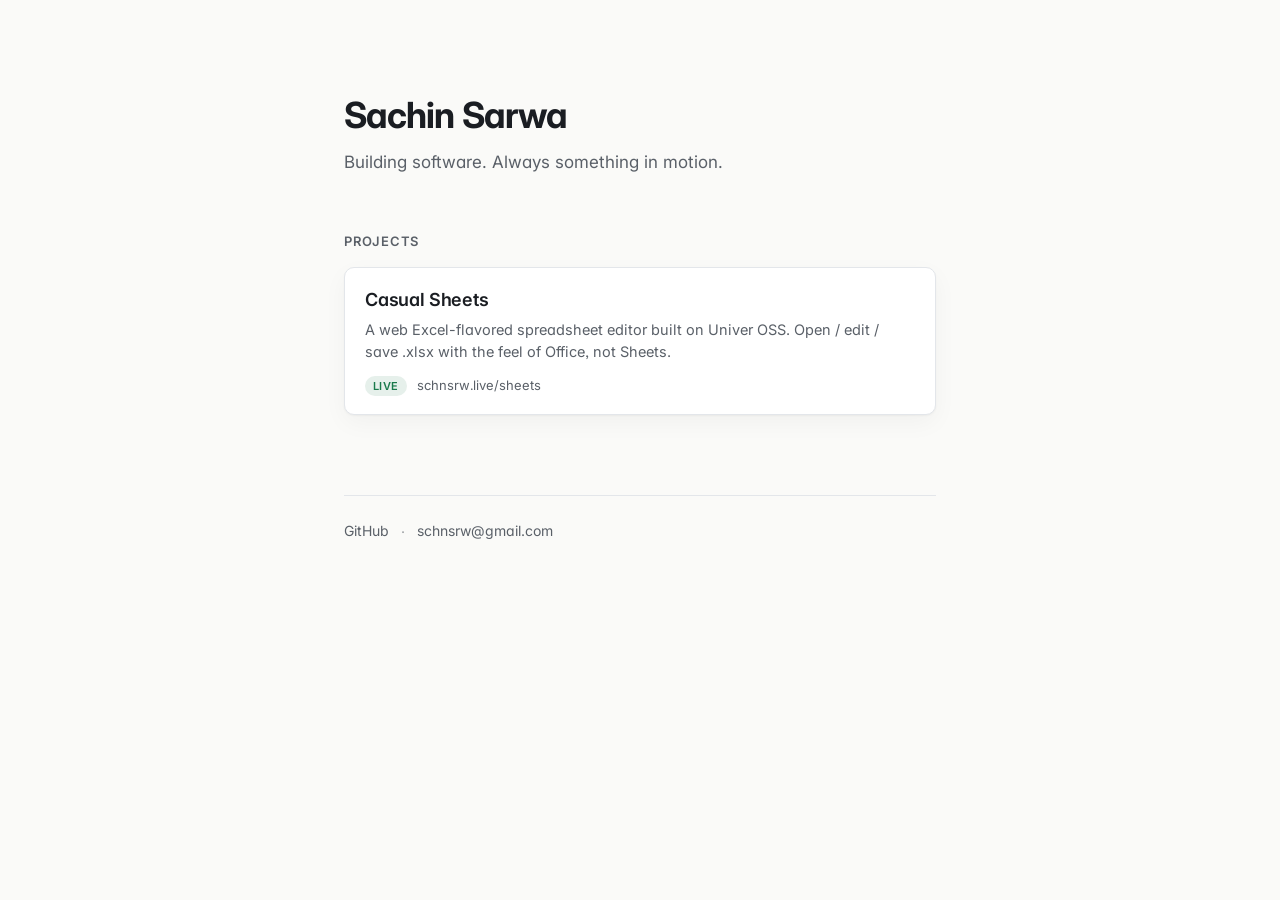
==== index.html @ 8da6fbab "feat: landing page + Pages deploy + apex CNAME Drops in the actual content for schnsrw.live:  - inde" ====
<!doctype html>
<html lang="en">
  <head>
    <meta charset="utf-8" />
    <meta name="viewport" content="width=device-width, initial-scale=1" />
    <title>schnsrw</title>
    <meta
      name="description"
      content="Sachin Sarwa — software, projects, things in progress."
    />
    <link rel="icon" type="image/svg+xml" href="favicon.svg" />
    <link rel="preconnect" href="https://fonts.googleapis.com" />
    <link rel="preconnect" href="https://fonts.gstatic.com" crossorigin />
    <link
      rel="stylesheet"
      href="https://fonts.googleapis.com/css2?family=Inter:wght@400;500;600;700&display=swap"
    />
    <link rel="stylesheet" href="style.css" />
  </head>
  <body>
    <main class="page">
      <header class="hero">
        <h1 class="hero__name">Sachin Sarwa</h1>
        <p class="hero__tag">Building software. Always something in motion.</p>
      </header>

      <section class="projects" aria-label="Projects">
        <h2 class="section__title">Projects</h2>
        <ul class="projects__list">
          <li class="project">
            <a class="project__link" href="/sheets/" rel="noopener">
              <div class="project__name">Casual Sheets</div>
              <div class="project__desc">
                A web Excel-flavored spreadsheet editor built on Univer OSS.
                Open / edit / save .xlsx with the feel of Office, not Sheets.
              </div>
              <div class="project__meta">
                <span class="project__chip">live</span>
                <span class="project__url">schnsrw.live/sheets</span>
              </div>
            </a>
          </li>
        </ul>
      </section>

      <footer class="foot">
        <a href="https://github.com/schnsrw" rel="noopener" class="foot__link">GitHub</a>
        <span class="foot__sep" aria-hidden="true">·</span>
        <a href="mailto:schnsrw@gmail.com" class="foot__link">schnsrw@gmail.com</a>
      </footer>
    </main>
  </body>
</html>
---- style.css ----
:root {
  color-scheme: light dark;

  --bg: #fafaf8;
  --surface: #ffffff;
  --text: #1a1d22;
  --text-soft: #5a6068;
  --border: #e3e6ea;
  --accent: #1a7a4c;
  --chip-bg: #e6f0eb;
  --chip-text: #1a7a4c;
  --radius: 10px;
  --shadow: 0 1px 2px rgba(0, 0, 0, 0.04), 0 8px 24px rgba(0, 0, 0, 0.04);
}

@media (prefers-color-scheme: dark) {
  :root {
    --bg: #14171c;
    --surface: #1c2026;
    --text: #ecedee;
    --text-soft: #9aa0a6;
    --border: #2a2f37;
    --accent: #4ea877;
    --chip-bg: #1f3328;
    --chip-text: #7fc99c;
    --shadow: 0 1px 2px rgba(0, 0, 0, 0.4), 0 8px 24px rgba(0, 0, 0, 0.3);
  }
}

* {
  box-sizing: border-box;
}

html,
body {
  margin: 0;
  padding: 0;
}

body {
  background: var(--bg);
  color: var(--text);
  font-family: 'Inter', -apple-system, BlinkMacSystemFont, 'Segoe UI', Roboto,
    sans-serif;
  font-feature-settings: 'cv11', 'ss03';
  -webkit-font-smoothing: antialiased;
  -moz-osx-font-smoothing: grayscale;
  line-height: 1.5;
  min-height: 100vh;
}

.page {
  max-width: 640px;
  margin: 0 auto;
  padding: 88px 24px 64px;
}

.hero__name {
  margin: 0 0 8px;
  font-size: 36px;
  font-weight: 700;
  letter-spacing: -0.02em;
}

.hero__tag {
  margin: 0;
  color: var(--text-soft);
  font-size: 17px;
}

.section__title {
  margin: 56px 0 16px;
  font-size: 13px;
  font-weight: 600;
  text-transform: uppercase;
  letter-spacing: 0.06em;
  color: var(--text-soft);
}

.projects__list {
  list-style: none;
  padding: 0;
  margin: 0;
  display: grid;
  gap: 12px;
}

.project__link {
  display: block;
  padding: 18px 20px;
  background: var(--surface);
  border: 1px solid var(--border);
  border-radius: var(--radius);
  box-shadow: var(--shadow);
  text-decoration: none;
  color: inherit;
  transition: transform 0.15s ease, border-color 0.15s ease;
}

.project__link:hover,
.project__link:focus-visible {
  border-color: var(--accent);
  transform: translateY(-1px);
  outline: none;
}

.project__name {
  font-size: 18px;
  font-weight: 600;
  letter-spacing: -0.01em;
}

.project__desc {
  margin-top: 6px;
  color: var(--text-soft);
  font-size: 14.5px;
  line-height: 1.55;
}

.project__meta {
  margin-top: 12px;
  display: flex;
  align-items: center;
  gap: 10px;
  font-size: 13px;
  color: var(--text-soft);
}

.project__chip {
  display: inline-flex;
  padding: 2px 8px;
  background: var(--chip-bg);
  color: var(--chip-text);
  border-radius: 999px;
  font-size: 11px;
  font-weight: 600;
  text-transform: uppercase;
  letter-spacing: 0.04em;
}

.project__url {
  font-variant-numeric: tabular-nums;
}

.foot {
  margin-top: 80px;
  padding-top: 24px;
  border-top: 1px solid var(--border);
  display: flex;
  align-items: center;
  gap: 12px;
  font-size: 14px;
  color: var(--text-soft);
}

.foot__link {
  color: inherit;
  text-decoration: none;
  border-bottom: 1px solid transparent;
  padding-bottom: 1px;
}

.foot__link:hover,
.foot__link:focus-visible {
  color: var(--text);
  border-bottom-color: var(--accent);
  outline: none;
}

.foot__sep {
  opacity: 0.6;
}
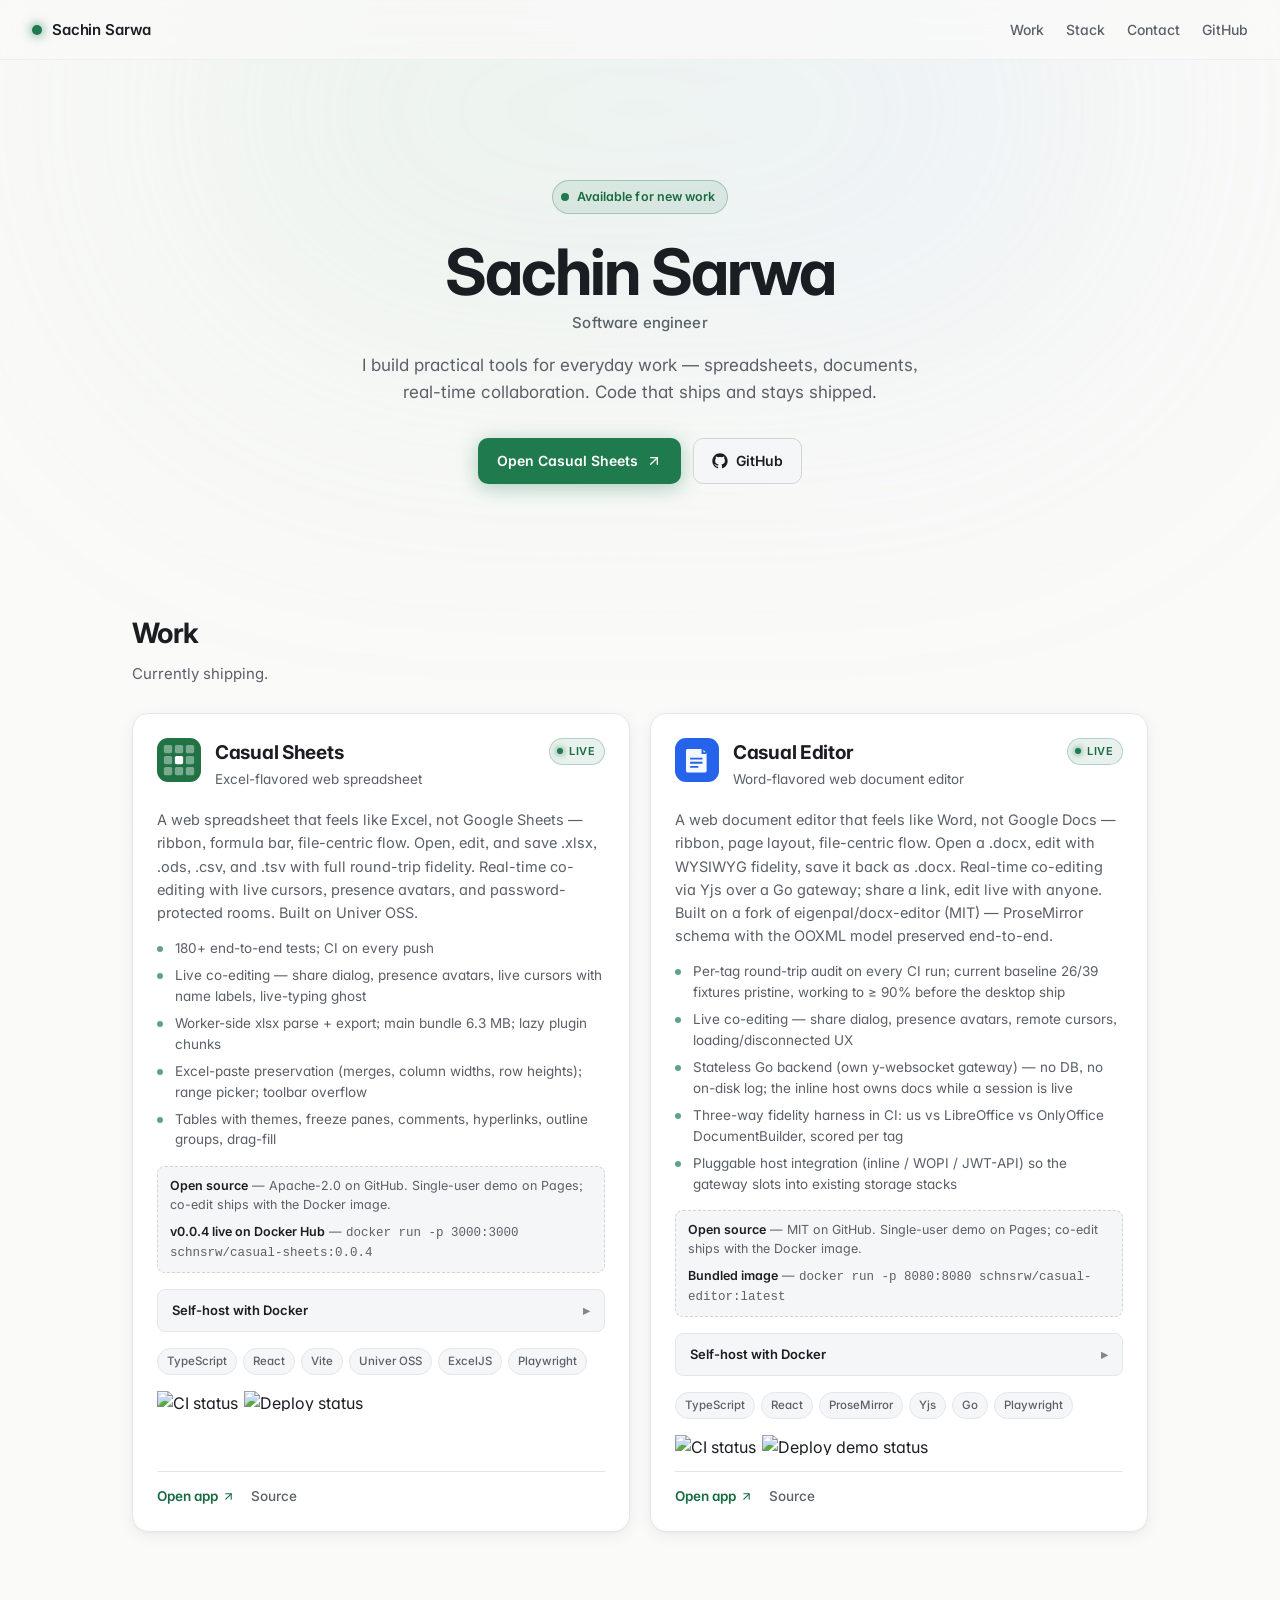
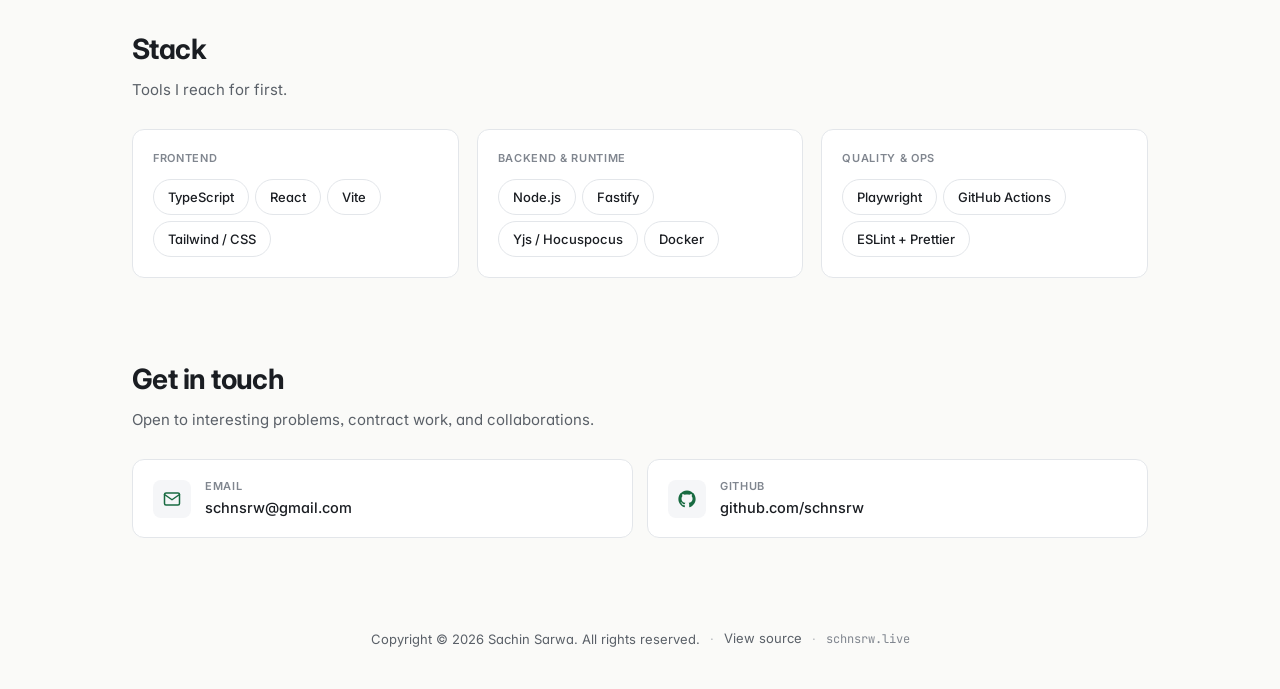
==== commit d30ccac6: "casual editor: refresh card — live, MIT, bundled Docker, fidelity score The docx editor is no longer" ====
--- a/index.html
+++ b/index.html
@@ -3,51 +3,351 @@
   <head>
     <meta charset="utf-8" />
     <meta name="viewport" content="width=device-width, initial-scale=1" />
-    <title>schnsrw</title>
-    <meta
-      name="description"
-      content="Sachin Sarwa — software, projects, things in progress."
-    />
+    <title>Sachin Sarwa</title>
+    <meta name="description" content="Sachin Sarwa — software engineer. Building Casual Sheets, Casual Editor, and tools for everyday work." />
+    <meta name="author" content="Sachin Sarwa" />
+    <meta name="theme-color" content="#0a0c10" />
+    <meta name="color-scheme" content="dark light" />
+
+    <meta property="og:title" content="Sachin Sarwa" />
+    <meta property="og:description" content="Software engineer. Building tools for everyday work." />
+    <meta property="og:type" content="website" />
+    <meta property="og:url" content="https://schnsrw.live/" />
+    <meta property="og:site_name" content="schnsrw.live" />
+
     <link rel="icon" type="image/svg+xml" href="favicon.svg" />
+    <link rel="canonical" href="https://schnsrw.live/" />
     <link rel="preconnect" href="https://fonts.googleapis.com" />
     <link rel="preconnect" href="https://fonts.gstatic.com" crossorigin />
     <link
       rel="stylesheet"
-      href="https://fonts.googleapis.com/css2?family=Inter:wght@400;500;600;700&display=swap"
+      href="https://fonts.googleapis.com/css2?family=Inter:wght@400;500;600;700&family=JetBrains+Mono:wght@400;500&display=swap"
     />
     <link rel="stylesheet" href="style.css" />
   </head>
   <body>
+    <div class="bg-grain" aria-hidden="true"></div>
+    <div class="bg-glow" aria-hidden="true"></div>
+
+    <nav class="nav" aria-label="Primary">
+      <a class="nav__brand" href="/">
+        <span class="nav__dot" aria-hidden="true"></span>
+        Sachin Sarwa
+      </a>
+      <div class="nav__links">
+        <a class="nav__link" href="#work">Work</a>
+        <a class="nav__link" href="#stack">Stack</a>
+        <a class="nav__link" href="#contact">Contact</a>
+        <a class="nav__link" href="https://github.com/schnsrw" rel="noopener">GitHub</a>
+      </div>
+    </nav>
+
     <main class="page">
+      <!-- ───────────── HERO ───────────── -->
       <header class="hero">
+        <div class="hero__status">
+          <span class="hero__dot" aria-hidden="true"></span>
+          Available for new work
+        </div>
         <h1 class="hero__name">Sachin Sarwa</h1>
-        <p class="hero__tag">Building software. Always something in motion.</p>
+        <p class="hero__role">Software engineer</p>
+        <p class="hero__tag">
+          I build practical tools for everyday work — spreadsheets,
+          documents, real-time collaboration. Code that ships and stays
+          shipped.
+        </p>
+        <div class="hero__cta">
+          <a class="btn btn--primary" href="https://sheet.schnsrw.live/" rel="noopener">
+            <span>Open Casual Sheets</span>
+            <svg class="icon" viewBox="0 0 24 24" fill="none" stroke="currentColor" stroke-width="2" stroke-linecap="round" stroke-linejoin="round" aria-hidden="true"><path d="M7 17L17 7"/><path d="M7 7h10v10"/></svg>
+          </a>
+          <a class="btn btn--ghost" href="https://github.com/schnsrw" rel="noopener">
+            <svg class="icon" viewBox="0 0 24 24" fill="currentColor" aria-hidden="true"><path d="M12 .5C5.65.5.5 5.65.5 12c0 5.08 3.29 9.39 7.86 10.91.58.11.79-.25.79-.56v-2c-3.2.7-3.87-1.54-3.87-1.54-.52-1.33-1.27-1.69-1.27-1.69-1.04-.71.08-.7.08-.7 1.15.08 1.76 1.18 1.76 1.18 1.03 1.76 2.69 1.25 3.34.96.1-.75.4-1.25.73-1.54-2.55-.29-5.24-1.28-5.24-5.69 0-1.26.45-2.28 1.18-3.09-.12-.29-.51-1.46.11-3.04 0 0 .97-.31 3.18 1.18.92-.26 1.91-.39 2.89-.39s1.97.13 2.89.39c2.21-1.49 3.18-1.18 3.18-1.18.62 1.58.23 2.75.11 3.04.74.81 1.18 1.83 1.18 3.09 0 4.42-2.69 5.4-5.25 5.69.41.36.78 1.06.78 2.14v3.17c0 .31.21.68.8.56C20.21 21.38 23.5 17.08 23.5 12 23.5 5.65 18.35.5 12 .5z"/></svg>
+            <span>GitHub</span>
+          </a>
+        </div>
       </header>
 
-      <section class="projects" aria-label="Projects">
-        <h2 class="section__title">Projects</h2>
-        <ul class="projects__list">
-          <li class="project">
-            <a class="project__link" href="/sheets/" rel="noopener">
-              <div class="project__name">Casual Sheets</div>
-              <div class="project__desc">
-                A web Excel-flavored spreadsheet editor built on Univer OSS.
-                Open / edit / save .xlsx with the feel of Office, not Sheets.
-              </div>
-              <div class="project__meta">
-                <span class="project__chip">live</span>
-                <span class="project__url">schnsrw.live/sheets</span>
-              </div>
-            </a>
-          </li>
-        </ul>
+      <!-- ───────────── PROJECTS ───────────── -->
+      <section id="work" class="section" aria-labelledby="work-title">
+        <div class="section__head">
+          <h2 id="work-title" class="section__title">Work</h2>
+          <p class="section__sub">Currently shipping.</p>
+        </div>
+
+        <div class="grid">
+          <!-- Casual Sheets -->
+          <article class="card">
+            <header class="card__head">
+              <div class="card__icon card__icon--sheet" aria-hidden="true">
+                <svg viewBox="0 0 32 32" fill="none">
+                  <rect width="32" height="32" rx="8" fill="currentColor" />
+                  <g fill="#fff">
+                    <rect x="5" y="5" width="6" height="6" rx="1.2" fill-opacity="0.4"/>
+                    <rect x="13" y="5" width="6" height="6" rx="1.2" fill-opacity="0.4"/>
+                    <rect x="21" y="5" width="6" height="6" rx="1.2" fill-opacity="0.4"/>
+                    <rect x="5" y="13" width="6" height="6" rx="1.2" fill-opacity="0.4"/>
+                    <rect x="13" y="13" width="6" height="6" rx="1.2"/>
+                    <rect x="21" y="13" width="6" height="6" rx="1.2" fill-opacity="0.4"/>
+                    <rect x="5" y="21" width="6" height="6" rx="1.2" fill-opacity="0.4"/>
+                    <rect x="13" y="21" width="6" height="6" rx="1.2" fill-opacity="0.4"/>
+                    <rect x="21" y="21" width="6" height="6" rx="1.2" fill-opacity="0.4"/>
+                  </g>
+                </svg>
+              </div>
+              <div class="card__title-block">
+                <h3 class="card__title">Casual Sheets</h3>
+                <p class="card__tag">Excel-flavored web spreadsheet</p>
+              </div>
+              <span class="badge badge--live">
+                <span class="badge__dot" aria-hidden="true"></span>
+                Live
+              </span>
+            </header>
+
+            <p class="card__desc">
+              A web spreadsheet that feels like Excel, not Google Sheets —
+              ribbon, formula bar, file-centric flow. Open, edit, and save
+              .xlsx, .ods, .csv, and .tsv with full round-trip fidelity.
+              Real-time co-editing with live cursors, presence avatars, and
+              password-protected rooms. Built on Univer OSS.
+            </p>
+
+            <ul class="bullets">
+              <li>180+ end-to-end tests; CI on every push</li>
+              <li>Live co-editing — share dialog, presence avatars, live cursors with name labels, live-typing ghost</li>
+              <li>Worker-side xlsx parse + export; main bundle 6.3 MB; lazy plugin chunks</li>
+              <li>Excel-paste preservation (merges, column widths, row heights); range picker; toolbar overflow</li>
+              <li>Tables with themes, freeze panes, comments, hyperlinks, outline groups, drag-fill</li>
+            </ul>
+
+            <div class="meta-strip">
+              <span><strong>Open source</strong> — Apache-2.0 on GitHub. Single-user demo on Pages; co-edit ships with the Docker image.</span>
+              <span><strong>v0.0.4 live on Docker Hub</strong> — <code>docker run -p 3000:3000 schnsrw/casual-sheets:0.0.4</code></span>
+            </div>
+
+            <details class="howto">
+              <summary class="howto__summary">Self-host with Docker</summary>
+              <div class="howto__body">
+                <p class="howto__intro">
+                  Single image. Web + Hocuspocus + Fastify in one container,
+                  Redis for room persistence. Anonymous co-edit at
+                  <code>/r/&lt;any-id&gt;</code>.
+                </p>
+                <pre class="howto__code"><code># Try it
+docker run --rm -p 3000:3000 schnsrw/casual-sheets:latest
+# open http://localhost:3000
+
+# Persistent + Redis
+docker compose up -d</code></pre>
+                <p class="howto__hint">
+                  Full setup in the
+                  <a href="https://github.com/schnsrw/sheets#self-host-with-docker" rel="noopener">README</a>
+                  and the
+                  <a href="https://github.com/schnsrw/sheets/blob/main/docs/CO-EDITING.md" rel="noopener">architecture doc</a>.
+                </p>
+              </div>
+            </details>
+
+            <div class="chips">
+              <span class="chip">TypeScript</span>
+              <span class="chip">React</span>
+              <span class="chip">Vite</span>
+              <span class="chip">Univer OSS</span>
+              <span class="chip">ExcelJS</span>
+              <span class="chip">Playwright</span>
+            </div>
+
+            <div class="card__badges">
+              <img alt="CI status" src="https://github.com/schnsrw/sheets/actions/workflows/ci.yml/badge.svg?branch=main" />
+              <img alt="Deploy status" src="https://github.com/schnsrw/sheets/actions/workflows/deploy-pages.yml/badge.svg?branch=main" />
+            </div>
+
+            <footer class="card__foot">
+              <a class="link link--primary" href="https://sheet.schnsrw.live/" rel="noopener">
+                Open app
+                <svg class="icon icon--sm" viewBox="0 0 24 24" fill="none" stroke="currentColor" stroke-width="2" stroke-linecap="round" stroke-linejoin="round" aria-hidden="true"><path d="M7 17L17 7"/><path d="M7 7h10v10"/></svg>
+              </a>
+              <a class="link" href="https://github.com/schnsrw/sheets" rel="noopener">Source</a>
+            </footer>
+          </article>
+
+          <!-- Casual Editor -->
+          <article class="card">
+            <header class="card__head">
+              <div class="card__icon card__icon--doc" aria-hidden="true">
+                <svg viewBox="0 0 32 32" fill="none">
+                  <rect width="32" height="32" rx="8" fill="currentColor" />
+                  <path d="M9 8h11l3 3v13a1 1 0 0 1-1 1H9a1 1 0 0 1-1-1V9a1 1 0 0 1 1-1z" fill="#fff" fill-opacity="0.95"/>
+                  <path d="M20 8v3h3" stroke="currentColor" stroke-width="1.4" fill="none"/>
+                  <line x1="11" y1="15" x2="20" y2="15" stroke="currentColor" stroke-width="1.4"/>
+                  <line x1="11" y1="18" x2="20" y2="18" stroke="currentColor" stroke-width="1.4"/>
+                  <line x1="11" y1="21" x2="17" y2="21" stroke="currentColor" stroke-width="1.4"/>
+                </svg>
+              </div>
+              <div class="card__title-block">
+                <h3 class="card__title">Casual Editor</h3>
+                <p class="card__tag">Word-flavored web document editor</p>
+              </div>
+              <span class="badge badge--live">
+                <span class="badge__dot" aria-hidden="true"></span>
+                Live
+              </span>
+            </header>
+
+            <p class="card__desc">
+              A web document editor that feels like Word, not Google Docs —
+              ribbon, page layout, file-centric flow. Open a .docx, edit
+              with WYSIWYG fidelity, save it back as .docx. Real-time
+              co-editing via Yjs over a Go gateway; share a link, edit
+              live with anyone. Built on a fork of eigenpal/docx-editor
+              (MIT) — ProseMirror schema with the OOXML model preserved
+              end-to-end.
+            </p>
+
+            <ul class="bullets">
+              <li>Per-tag round-trip audit on every CI run; current baseline 26/39 fixtures pristine, working to ≥ 90% before the desktop ship</li>
+              <li>Live co-editing — share dialog, presence avatars, remote cursors, loading/disconnected UX</li>
+              <li>Stateless Go backend (own y-websocket gateway) — no DB, no on-disk log; the inline host owns docs while a session is live</li>
+              <li>Three-way fidelity harness in CI: us vs LibreOffice vs OnlyOffice DocumentBuilder, scored per tag</li>
+              <li>Pluggable host integration (inline / WOPI / JWT-API) so the gateway slots into existing storage stacks</li>
+            </ul>
+
+            <div class="meta-strip">
+              <span><strong>Open source</strong> — MIT on GitHub. Single-user demo on Pages; co-edit ships with the Docker image.</span>
+              <span><strong>Bundled image</strong> — <code>docker run -p 8080:8080 schnsrw/casual-editor:latest</code></span>
+            </div>
+
+            <details class="howto">
+              <summary class="howto__summary">Self-host with Docker</summary>
+              <div class="howto__body">
+                <p class="howto__intro">
+                  Single image. Editor SPA + Go y-websocket gateway in one
+                  container. Anonymous co-edit at <code>/?room=&lt;docId&gt;</code>
+                  after uploading a .docx via the Share dialog.
+                </p>
+                <pre class="howto__code"><code># Try it
+docker run --rm -p 8080:8080 schnsrw/casual-editor:latest
+# open http://localhost:8080
+
+# Dev mode (Vite hot reload + Go run)
+docker compose --profile dev up</code></pre>
+                <p class="howto__hint">
+                  Full setup in the
+                  <a href="https://github.com/schnsrw/docx#local-dev" rel="noopener">README</a>
+                  and the
+                  <a href="https://github.com/schnsrw/docx/blob/main/docs/05-backend-design.md" rel="noopener">backend design doc</a>.
+                </p>
+              </div>
+            </details>
+
+            <div class="chips">
+              <span class="chip">TypeScript</span>
+              <span class="chip">React</span>
+              <span class="chip">ProseMirror</span>
+              <span class="chip">Yjs</span>
+              <span class="chip">Go</span>
+              <span class="chip">Playwright</span>
+            </div>
+
+            <div class="card__badges">
+              <img alt="CI status" src="https://github.com/schnsrw/docx/actions/workflows/ci.yml/badge.svg?branch=main" />
+              <img alt="Deploy demo status" src="https://github.com/schnsrw/docx/actions/workflows/deploy-demo.yml/badge.svg?branch=main" />
+            </div>
+
+            <footer class="card__foot">
+              <a class="link link--primary" href="https://doc.schnsrw.live/" rel="noopener">
+                Open app
+                <svg class="icon icon--sm" viewBox="0 0 24 24" fill="none" stroke="currentColor" stroke-width="2" stroke-linecap="round" stroke-linejoin="round" aria-hidden="true"><path d="M7 17L17 7"/><path d="M7 7h10v10"/></svg>
+              </a>
+              <a class="link" href="https://github.com/schnsrw/docx" rel="noopener">Source</a>
+            </footer>
+          </article>
+        </div>
       </section>
 
-      <footer class="foot">
-        <a href="https://github.com/schnsrw" rel="noopener" class="foot__link">GitHub</a>
+      <!-- ───────────── STACK ───────────── -->
+      <section id="stack" class="section" aria-labelledby="stack-title">
+        <div class="section__head">
+          <h2 id="stack-title" class="section__title">Stack</h2>
+          <p class="section__sub">Tools I reach for first.</p>
+        </div>
+
+        <div class="stack">
+          <div class="stack__group">
+            <div class="stack__label">Frontend</div>
+            <div class="stack__items">
+              <span class="chip chip--lg">TypeScript</span>
+              <span class="chip chip--lg">React</span>
+              <span class="chip chip--lg">Vite</span>
+              <span class="chip chip--lg">Tailwind / CSS</span>
+            </div>
+          </div>
+          <div class="stack__group">
+            <div class="stack__label">Backend &amp; runtime</div>
+            <div class="stack__items">
+              <span class="chip chip--lg">Node.js</span>
+              <span class="chip chip--lg">Fastify</span>
+              <span class="chip chip--lg">Yjs / Hocuspocus</span>
+              <span class="chip chip--lg">Docker</span>
+            </div>
+          </div>
+          <div class="stack__group">
+            <div class="stack__label">Quality &amp; ops</div>
+            <div class="stack__items">
+              <span class="chip chip--lg">Playwright</span>
+              <span class="chip chip--lg">GitHub Actions</span>
+              <span class="chip chip--lg">ESLint + Prettier</span>
+            </div>
+          </div>
+        </div>
+      </section>
+
+      <!-- ───────────── CONTACT ───────────── -->
+      <section id="contact" class="section section--about" aria-labelledby="contact-title">
+        <div class="section__head">
+          <h2 id="contact-title" class="section__title">Get in touch</h2>
+          <p class="section__sub">Open to interesting problems, contract work, and collaborations.</p>
+        </div>
+
+        <div class="contact">
+          <a class="contact__card" href="mailto:schnsrw@gmail.com">
+            <div class="contact__icon">
+              <svg viewBox="0 0 24 24" fill="none" stroke="currentColor" stroke-width="2" stroke-linecap="round" stroke-linejoin="round" aria-hidden="true"><path d="M4 4h16c1.1 0 2 .9 2 2v12c0 1.1-.9 2-2 2H4c-1.1 0-2-.9-2-2V6c0-1.1.9-2 2-2z"/><polyline points="22,6 12,13 2,6"/></svg>
+            </div>
+            <div class="contact__body">
+              <div class="contact__label">Email</div>
+              <div class="contact__value">schnsrw@gmail.com</div>
+            </div>
+          </a>
+          <a class="contact__card" href="https://github.com/schnsrw" rel="noopener">
+            <div class="contact__icon">
+              <svg viewBox="0 0 24 24" fill="currentColor" aria-hidden="true"><path d="M12 .5C5.65.5.5 5.65.5 12c0 5.08 3.29 9.39 7.86 10.91.58.11.79-.25.79-.56v-2c-3.2.7-3.87-1.54-3.87-1.54-.52-1.33-1.27-1.69-1.27-1.69-1.04-.71.08-.7.08-.7 1.15.08 1.76 1.18 1.76 1.18 1.03 1.76 2.69 1.25 3.34.96.1-.75.4-1.25.73-1.54-2.55-.29-5.24-1.28-5.24-5.69 0-1.26.45-2.28 1.18-3.09-.12-.29-.51-1.46.11-3.04 0 0 .97-.31 3.18 1.18.92-.26 1.91-.39 2.89-.39s1.97.13 2.89.39c2.21-1.49 3.18-1.18 3.18-1.18.62 1.58.23 2.75.11 3.04.74.81 1.18 1.83 1.18 3.09 0 4.42-2.69 5.4-5.25 5.69.41.36.78 1.06.78 2.14v3.17c0 .31.21.68.8.56C20.21 21.38 23.5 17.08 23.5 12 23.5 5.65 18.35.5 12 .5z"/></svg>
+            </div>
+            <div class="contact__body">
+              <div class="contact__label">GitHub</div>
+              <div class="contact__value">github.com/schnsrw</div>
+            </div>
+          </a>
+        </div>
+      </section>
+    </main>
+
+    <footer class="foot">
+      <div class="foot__row">
+        <span class="foot__copyright">
+          Copyright © <span id="year">2026</span> Sachin Sarwa. All rights reserved.
+        </span>
         <span class="foot__sep" aria-hidden="true">·</span>
-        <a href="mailto:schnsrw@gmail.com" class="foot__link">schnsrw@gmail.com</a>
-      </footer>
-    </main>
+        <a class="foot__link" href="https://github.com/schnsrw/site" rel="noopener">View source</a>
+        <span class="foot__sep" aria-hidden="true">·</span>
+        <span class="foot__mono">schnsrw.live</span>
+      </div>
+    </footer>
+
+    <script>
+      // Keep the footer copyright year accurate without a build step.
+      document.getElementById('year').textContent = String(new Date().getFullYear());
+    </script>
   </body>
 </html>
--- a/style.css
+++ b/style.css
@@ -1,172 +1,779 @@
+/* ─────────────────────────────────────────────────────────────────────────
+   Tokens — dark-first, light supported via prefers-color-scheme.
+   ───────────────────────────────────────────────────────────────────────── */
 :root {
-  color-scheme: light dark;
-
-  --bg: #fafaf8;
-  --surface: #ffffff;
-  --text: #1a1d22;
-  --text-soft: #5a6068;
-  --border: #e3e6ea;
-  --accent: #1a7a4c;
-  --chip-bg: #e6f0eb;
-  --chip-text: #1a7a4c;
-  --radius: 10px;
-  --shadow: 0 1px 2px rgba(0, 0, 0, 0.04), 0 8px 24px rgba(0, 0, 0, 0.04);
-}
-
-@media (prefers-color-scheme: dark) {
+  color-scheme: dark light;
+
+  /* Dark (default) */
+  --bg: #0a0c10;
+  --bg-grain: rgba(255, 255, 255, 0.012);
+  --surface: #11151c;
+  --surface-2: #161b24;
+  --surface-3: #1c222d;
+  --border: #232a36;
+  --border-strong: #2e3645;
+  --text: #ecedee;
+  --text-soft: #a4abb6;
+  --text-muted: #6c727e;
+  --accent: #4ea877;
+  --accent-soft: rgba(78, 168, 119, 0.16);
+  --accent-strong: #5fb98a;
+  --warn: #e7a851;
+  --warn-soft: rgba(231, 168, 81, 0.16);
+
+  /* Glow on the hero */
+  --glow-1: #2b5e44;
+  --glow-2: #0c4b80;
+
+  --radius: 12px;
+  --radius-lg: 16px;
+  --shadow-sm: 0 1px 2px rgba(0, 0, 0, 0.3);
+  --shadow-md: 0 4px 16px rgba(0, 0, 0, 0.32), 0 1px 2px rgba(0, 0, 0, 0.2);
+  --shadow-lg: 0 16px 48px rgba(0, 0, 0, 0.4);
+}
+
+@media (prefers-color-scheme: light) {
   :root {
-    --bg: #14171c;
-    --surface: #1c2026;
-    --text: #ecedee;
-    --text-soft: #9aa0a6;
-    --border: #2a2f37;
-    --accent: #4ea877;
-    --chip-bg: #1f3328;
-    --chip-text: #7fc99c;
-    --shadow: 0 1px 2px rgba(0, 0, 0, 0.4), 0 8px 24px rgba(0, 0, 0, 0.3);
+    --bg: #fafaf8;
+    --bg-grain: rgba(0, 0, 0, 0.014);
+    --surface: #ffffff;
+    --surface-2: #f5f6f8;
+    --surface-3: #eef0f3;
+    --border: #e3e6ea;
+    --border-strong: #d0d4d9;
+    --text: #1a1d22;
+    --text-soft: #5a6068;
+    --text-muted: #80868f;
+    --accent: #1f7a4d;
+    --accent-soft: rgba(31, 122, 77, 0.1);
+    --accent-strong: #186b41;
+    --warn: #b87413;
+    --warn-soft: rgba(184, 116, 19, 0.1);
+
+    --glow-1: #b4d8c4;
+    --glow-2: #b8d3e8;
+
+    --shadow-sm: 0 1px 2px rgba(0, 0, 0, 0.04);
+    --shadow-md: 0 4px 16px rgba(0, 0, 0, 0.06), 0 1px 2px rgba(0, 0, 0, 0.04);
+    --shadow-lg: 0 16px 48px rgba(0, 0, 0, 0.08);
   }
 }
 
-* {
-  box-sizing: border-box;
-}
-
-html,
+/* ─────────────────────────────────────────────────────────────────────────
+   Base
+   ───────────────────────────────────────────────────────────────────────── */
+* { box-sizing: border-box; }
+html, body { margin: 0; padding: 0; }
+html { scroll-behavior: smooth; }
+
 body {
-  margin: 0;
-  padding: 0;
-}
-
-body {
+  position: relative;
+  min-height: 100vh;
   background: var(--bg);
   color: var(--text);
-  font-family: 'Inter', -apple-system, BlinkMacSystemFont, 'Segoe UI', Roboto,
-    sans-serif;
+  font-family: 'Inter', -apple-system, BlinkMacSystemFont, 'Segoe UI', Roboto, sans-serif;
   font-feature-settings: 'cv11', 'ss03';
   -webkit-font-smoothing: antialiased;
   -moz-osx-font-smoothing: grayscale;
-  line-height: 1.5;
-  min-height: 100vh;
-}
-
+  line-height: 1.55;
+  overflow-x: hidden;
+}
+
+::selection {
+  background: var(--accent-soft);
+  color: var(--text);
+}
+
+/* Background — subtle grain + giant blurred glow behind the hero. */
+.bg-grain {
+  position: fixed;
+  inset: 0;
+  pointer-events: none;
+  z-index: 0;
+  background-image:
+    radial-gradient(var(--bg-grain) 1px, transparent 1px),
+    radial-gradient(var(--bg-grain) 1px, transparent 1px);
+  background-size: 3px 3px, 7px 7px;
+  background-position: 0 0, 1px 1px;
+  mix-blend-mode: overlay;
+}
+
+.bg-glow {
+  position: fixed;
+  top: -240px;
+  left: 50%;
+  transform: translateX(-50%);
+  width: 1100px;
+  height: 700px;
+  pointer-events: none;
+  z-index: 0;
+  filter: blur(140px);
+  opacity: 0.32;
+  background:
+    radial-gradient(closest-side at 30% 50%, var(--glow-1), transparent),
+    radial-gradient(closest-side at 70% 50%, var(--glow-2), transparent);
+}
+
+@media (prefers-color-scheme: light) {
+  .bg-glow { opacity: 0.38; }
+}
+
+/* ─────────────────────────────────────────────────────────────────────────
+   Nav
+   ───────────────────────────────────────────────────────────────────────── */
+.nav {
+  position: sticky;
+  top: 0;
+  z-index: 50;
+  display: flex;
+  align-items: center;
+  justify-content: space-between;
+  gap: 24px;
+  padding: 18px 32px;
+  background: color-mix(in srgb, var(--bg) 75%, transparent);
+  backdrop-filter: blur(12px);
+  -webkit-backdrop-filter: blur(12px);
+  border-bottom: 1px solid color-mix(in srgb, var(--border) 50%, transparent);
+}
+
+.nav__brand {
+  display: inline-flex;
+  align-items: center;
+  gap: 10px;
+  text-decoration: none;
+  color: var(--text);
+  font-weight: 600;
+  font-size: 15px;
+  letter-spacing: -0.01em;
+}
+
+.nav__dot {
+  width: 10px;
+  height: 10px;
+  border-radius: 50%;
+  background: var(--accent);
+  box-shadow: 0 0 12px var(--accent);
+}
+
+.nav__links {
+  display: inline-flex;
+  align-items: center;
+  gap: 22px;
+}
+
+.nav__link {
+  text-decoration: none;
+  color: var(--text-soft);
+  font-size: 14px;
+  font-weight: 500;
+  transition: color 0.15s ease;
+}
+
+.nav__link:hover,
+.nav__link:focus-visible {
+  color: var(--text);
+  outline: none;
+}
+
+@media (max-width: 640px) {
+  .nav { padding: 14px 18px; }
+  .nav__links { gap: 16px; }
+}
+
+/* ─────────────────────────────────────────────────────────────────────────
+   Layout
+   ───────────────────────────────────────────────────────────────────────── */
 .page {
-  max-width: 640px;
+  position: relative;
+  z-index: 1;
+  max-width: 1080px;
   margin: 0 auto;
-  padding: 88px 24px 64px;
-}
-
-.hero__name {
-  margin: 0 0 8px;
-  font-size: 36px;
+  padding: 64px 32px 32px;
+}
+
+.section { margin-top: 96px; }
+.section--about { margin-top: 80px; }
+.section__head { margin-bottom: 28px; }
+
+.section__title {
+  margin: 0;
+  font-size: 28px;
   font-weight: 700;
   letter-spacing: -0.02em;
 }
 
+.section__sub {
+  margin: 6px 0 0;
+  color: var(--text-soft);
+  font-size: 15px;
+}
+
+@media (max-width: 640px) {
+  .page { padding: 32px 18px 24px; }
+  .section { margin-top: 64px; }
+  .section__title { font-size: 24px; }
+}
+
+/* ─────────────────────────────────────────────────────────────────────────
+   Hero
+   ───────────────────────────────────────────────────────────────────────── */
+.hero {
+  text-align: center;
+  padding: 56px 0 32px;
+}
+
+.hero__status {
+  display: inline-flex;
+  align-items: center;
+  gap: 8px;
+  padding: 6px 12px 6px 8px;
+  border-radius: 999px;
+  background: var(--accent-soft);
+  border: 1px solid color-mix(in srgb, var(--accent) 30%, transparent);
+  color: var(--accent-strong);
+  font-size: 12.5px;
+  font-weight: 600;
+  letter-spacing: 0.005em;
+}
+
+.hero__dot {
+  width: 8px;
+  height: 8px;
+  border-radius: 50%;
+  background: var(--accent);
+}
+
+.hero__name {
+  margin: 24px 0 6px;
+  font-size: clamp(44px, 7vw, 64px);
+  font-weight: 700;
+  line-height: 1.05;
+  letter-spacing: -0.03em;
+  color: var(--text);
+}
+
+.hero__role {
+  margin: 0 0 18px;
+  color: var(--text-soft);
+  font-size: 15px;
+  font-weight: 500;
+  letter-spacing: 0.01em;
+}
+
 .hero__tag {
+  max-width: 580px;
+  margin: 0 auto;
+  color: var(--text-soft);
+  font-size: clamp(15.5px, 1.8vw, 17px);
+  line-height: 1.6;
+}
+
+.hero__cta {
+  display: inline-flex;
+  flex-wrap: wrap;
+  gap: 12px;
+  margin-top: 32px;
+  justify-content: center;
+}
+
+/* ─────────────────────────────────────────────────────────────────────────
+   Buttons
+   ───────────────────────────────────────────────────────────────────────── */
+.btn {
+  display: inline-flex;
+  align-items: center;
+  gap: 8px;
+  padding: 11px 18px;
+  border-radius: 10px;
+  font-size: 14px;
+  font-weight: 600;
+  text-decoration: none;
+  cursor: pointer;
+  border: 1px solid transparent;
+  transition: transform 0.12s ease, background 0.15s ease, border-color 0.15s ease;
+}
+
+.btn:active { transform: translateY(1px); }
+
+.btn--primary {
+  background: var(--accent);
+  color: #fff;
+  box-shadow: 0 4px 20px color-mix(in srgb, var(--accent) 35%, transparent);
+}
+
+.btn--primary:hover { background: var(--accent-strong); }
+
+.btn--ghost {
+  background: var(--surface-2);
+  color: var(--text);
+  border-color: var(--border-strong);
+}
+
+.btn--ghost:hover { background: var(--surface-3); }
+
+.icon { width: 16px; height: 16px; flex: 0 0 auto; }
+.icon--sm { width: 13px; height: 13px; }
+
+/* ─────────────────────────────────────────────────────────────────────────
+   Cards (Work grid)
+   ───────────────────────────────────────────────────────────────────────── */
+.grid {
+  display: grid;
+  grid-template-columns: repeat(auto-fit, minmax(380px, 1fr));
+  gap: 20px;
+}
+
+@media (max-width: 720px) {
+  .grid { grid-template-columns: 1fr; }
+}
+
+.card {
+  position: relative;
+  display: flex;
+  flex-direction: column;
+  padding: 24px;
+  background: var(--surface);
+  border: 1px solid var(--border);
+  border-radius: var(--radius-lg);
+  box-shadow: var(--shadow-md);
+  overflow: hidden;
+  transition: transform 0.18s ease, border-color 0.18s ease;
+}
+
+.card::before {
+  content: '';
+  position: absolute;
+  inset: 0;
+  pointer-events: none;
+  background: linear-gradient(180deg, color-mix(in srgb, var(--accent) 6%, transparent) 0%, transparent 30%);
+  opacity: 0;
+  transition: opacity 0.18s ease;
+}
+
+.card:hover {
+  transform: translateY(-2px);
+  border-color: var(--border-strong);
+}
+.card:hover::before { opacity: 1; }
+
+.card__head {
+  display: flex;
+  align-items: flex-start;
+  gap: 14px;
+}
+
+.card__icon {
+  flex: 0 0 auto;
+  width: 44px;
+  height: 44px;
+  border-radius: 10px;
+  display: inline-flex;
+  align-items: center;
+  justify-content: center;
+}
+
+.card__icon svg { width: 100%; height: 100%; }
+
+.card__icon--sheet { color: #217346; }
+.card__icon--doc   { color: #2563eb; }
+
+.card__title-block { flex: 1 1 auto; min-width: 0; }
+
+.card__title {
   margin: 0;
-  color: var(--text-soft);
-  font-size: 17px;
-}
-
-.section__title {
-  margin: 56px 0 16px;
+  font-size: 19px;
+  font-weight: 700;
+  letter-spacing: -0.015em;
+}
+
+.card__tag {
+  margin: 2px 0 0;
+  color: var(--text-soft);
+  font-size: 13.5px;
+}
+
+.card__desc {
+  margin: 18px 0 14px;
+  color: var(--text-soft);
+  font-size: 14.5px;
+  line-height: 1.6;
+}
+
+.bullets {
+  list-style: none;
+  margin: 0 0 16px;
+  padding: 0;
+  display: grid;
+  gap: 6px;
+}
+
+.bullets li {
+  position: relative;
+  padding-left: 18px;
+  color: var(--text-soft);
+  font-size: 13.5px;
+}
+
+.bullets li::before {
+  content: '';
+  position: absolute;
+  left: 0;
+  top: 8px;
+  width: 6px;
+  height: 6px;
+  border-radius: 50%;
+  background: var(--accent);
+  opacity: 0.7;
+}
+
+/* "How to self-host" collapsible inside a card. Folds out from a card
+   without competing with the primary CTA. */
+.howto {
+  margin-bottom: 16px;
+  background: var(--surface-2);
+  border: 1px solid var(--border);
+  border-radius: 8px;
+  overflow: hidden;
+}
+
+.howto__summary {
+  cursor: pointer;
+  padding: 10px 14px;
   font-size: 13px;
   font-weight: 600;
-  text-transform: uppercase;
-  letter-spacing: 0.06em;
-  color: var(--text-soft);
-}
-
-.projects__list {
+  color: var(--text);
   list-style: none;
-  padding: 0;
-  margin: 0;
-  display: grid;
-  gap: 12px;
-}
-
-.project__link {
-  display: block;
-  padding: 18px 20px;
+  display: flex;
+  align-items: center;
+  gap: 8px;
+  user-select: none;
+  transition: background 0.15s ease;
+}
+
+.howto__summary::-webkit-details-marker { display: none; }
+.howto__summary::after {
+  content: '▸';
+  margin-left: auto;
+  color: var(--text-muted);
+  transition: transform 0.15s ease;
+}
+.howto[open] .howto__summary::after { transform: rotate(90deg); }
+
+.howto__summary:hover { background: var(--surface-3); }
+
+.howto__body {
+  padding: 12px 14px 14px;
+  border-top: 1px solid var(--border);
+}
+
+.howto__intro {
+  margin: 0 0 10px;
+  color: var(--text-soft);
+  font-size: 13px;
+  line-height: 1.55;
+}
+
+.howto__intro code {
+  font-family: 'JetBrains Mono', ui-monospace, SFMono-Regular, Menlo, Consolas, monospace;
+  font-size: 11.5px;
+  padding: 1px 5px;
   background: var(--surface);
   border: 1px solid var(--border);
-  border-radius: var(--radius);
-  box-shadow: var(--shadow);
+  border-radius: 4px;
+}
+
+.howto__code {
+  margin: 0 0 10px;
+  padding: 12px 14px;
+  background: var(--bg);
+  border: 1px solid var(--border);
+  border-radius: 6px;
+  font-family: 'JetBrains Mono', ui-monospace, SFMono-Regular, Menlo, Consolas, monospace;
+  font-size: 12px;
+  line-height: 1.55;
+  color: var(--text);
+  overflow-x: auto;
+}
+
+.howto__hint {
+  margin: 0;
+  color: var(--text-muted);
+  font-size: 12.5px;
+}
+
+.howto__hint a {
+  color: var(--accent-strong);
   text-decoration: none;
-  color: inherit;
-  transition: transform 0.15s ease, border-color 0.15s ease;
-}
-
-.project__link:hover,
-.project__link:focus-visible {
-  border-color: var(--accent);
-  transform: translateY(-1px);
-  outline: none;
-}
-
-.project__name {
-  font-size: 18px;
-  font-weight: 600;
-  letter-spacing: -0.01em;
-}
-
-.project__desc {
-  margin-top: 6px;
-  color: var(--text-soft);
-  font-size: 14.5px;
-  line-height: 1.55;
-}
-
-.project__meta {
-  margin-top: 12px;
-  display: flex;
-  align-items: center;
-  gap: 10px;
+  border-bottom: 1px solid transparent;
+}
+.howto__hint a:hover { border-bottom-color: var(--accent); }
+
+/* Inline meta strip — distribution model, etc. */
+.meta-strip {
+  display: flex;
+  flex-wrap: wrap;
+  gap: 8px;
+  margin-bottom: 16px;
+  padding: 10px 12px;
+  background: var(--surface-2);
+  border: 1px dashed var(--border-strong);
+  border-radius: 8px;
+  font-size: 12.5px;
+  color: var(--text-soft);
+  line-height: 1.5;
+}
+
+.meta-strip strong { color: var(--text); font-weight: 600; }
+
+/* Chips */
+.chips {
+  display: flex;
+  flex-wrap: wrap;
+  gap: 6px;
+  margin-bottom: 16px;
+}
+
+.chip {
+  display: inline-flex;
+  align-items: center;
+  padding: 4px 9px;
+  border-radius: 999px;
+  background: var(--surface-2);
+  color: var(--text-soft);
+  font-size: 11.5px;
+  font-weight: 500;
+  border: 1px solid var(--border);
+  white-space: nowrap;
+}
+
+.chip--lg {
+  padding: 7px 14px;
   font-size: 13px;
-  color: var(--text-soft);
-}
-
-.project__chip {
-  display: inline-flex;
-  padding: 2px 8px;
-  background: var(--chip-bg);
-  color: var(--chip-text);
+  color: var(--text);
+  background: var(--surface);
+}
+
+/* Status badges */
+.badge {
+  display: inline-flex;
+  align-items: center;
+  gap: 6px;
+  padding: 4px 9px 4px 7px;
   border-radius: 999px;
   font-size: 11px;
   font-weight: 600;
   text-transform: uppercase;
   letter-spacing: 0.04em;
-}
-
-.project__url {
-  font-variant-numeric: tabular-nums;
-}
-
+  border: 1px solid transparent;
+  flex: 0 0 auto;
+}
+
+.badge__dot {
+  width: 6px;
+  height: 6px;
+  border-radius: 50%;
+}
+
+.badge--live {
+  background: var(--accent-soft);
+  color: var(--accent-strong);
+  border-color: color-mix(in srgb, var(--accent) 25%, transparent);
+}
+.badge--live .badge__dot {
+  background: var(--accent);
+  box-shadow: 0 0 6px var(--accent);
+}
+
+.badge--wip {
+  background: var(--warn-soft);
+  color: var(--warn);
+  border-color: color-mix(in srgb, var(--warn) 30%, transparent);
+}
+.badge--wip .badge__dot { background: var(--warn); }
+
+.card__badges {
+  display: flex;
+  flex-wrap: wrap;
+  gap: 6px;
+  margin-bottom: 16px;
+}
+
+.card__badges img { height: 20px; }
+
+.card__foot {
+  display: flex;
+  align-items: center;
+  gap: 16px;
+  margin-top: auto;
+  padding-top: 14px;
+  border-top: 1px solid var(--border);
+}
+
+.link {
+  display: inline-flex;
+  align-items: center;
+  gap: 4px;
+  color: var(--text-soft);
+  text-decoration: none;
+  font-size: 13.5px;
+  font-weight: 500;
+  transition: color 0.15s ease;
+}
+
+.link:hover { color: var(--text); }
+
+.link--primary {
+  color: var(--accent-strong);
+  font-weight: 600;
+}
+
+.link--primary:hover { color: var(--accent); }
+
+.link--muted {
+  color: var(--text-muted);
+  cursor: default;
+  font-style: italic;
+}
+
+/* ─────────────────────────────────────────────────────────────────────────
+   Stack
+   ───────────────────────────────────────────────────────────────────────── */
+.stack {
+  display: grid;
+  grid-template-columns: repeat(auto-fit, minmax(260px, 1fr));
+  gap: 18px;
+}
+
+.stack__group {
+  padding: 20px;
+  background: var(--surface);
+  border: 1px solid var(--border);
+  border-radius: var(--radius);
+}
+
+.stack__label {
+  margin-bottom: 12px;
+  font-size: 11px;
+  font-weight: 600;
+  text-transform: uppercase;
+  letter-spacing: 0.06em;
+  color: var(--text-muted);
+}
+
+.stack__items {
+  display: flex;
+  flex-wrap: wrap;
+  gap: 6px;
+}
+
+/* ─────────────────────────────────────────────────────────────────────────
+   Contact
+   ───────────────────────────────────────────────────────────────────────── */
+.contact {
+  display: grid;
+  grid-template-columns: repeat(auto-fit, minmax(280px, 1fr));
+  gap: 14px;
+}
+
+.contact__card {
+  display: flex;
+  align-items: center;
+  gap: 14px;
+  padding: 18px 20px;
+  background: var(--surface);
+  border: 1px solid var(--border);
+  border-radius: var(--radius);
+  text-decoration: none;
+  color: inherit;
+  transition: transform 0.15s ease, border-color 0.15s ease;
+}
+
+.contact__card:hover {
+  transform: translateY(-1px);
+  border-color: var(--accent);
+}
+
+.contact__icon {
+  flex: 0 0 auto;
+  width: 38px;
+  height: 38px;
+  border-radius: 8px;
+  background: var(--surface-2);
+  display: inline-flex;
+  align-items: center;
+  justify-content: center;
+  color: var(--accent-strong);
+}
+
+.contact__icon svg { width: 18px; height: 18px; }
+
+.contact__label {
+  font-size: 11px;
+  font-weight: 600;
+  text-transform: uppercase;
+  letter-spacing: 0.06em;
+  color: var(--text-muted);
+}
+
+.contact__value {
+  margin-top: 2px;
+  font-size: 14.5px;
+  font-weight: 500;
+  color: var(--text);
+}
+
+/* ─────────────────────────────────────────────────────────────────────────
+   Footer
+   ───────────────────────────────────────────────────────────────────────── */
 .foot {
-  margin-top: 80px;
-  padding-top: 24px;
-  border-top: 1px solid var(--border);
-  display: flex;
-  align-items: center;
-  gap: 12px;
-  font-size: 14px;
-  color: var(--text-soft);
+  position: relative;
+  z-index: 1;
+  padding: 56px 32px 40px;
+  text-align: center;
+}
+
+.foot__row {
+  display: inline-flex;
+  align-items: center;
+  gap: 10px;
+  flex-wrap: wrap;
+  justify-content: center;
+  font-size: 13px;
+  color: var(--text-muted);
 }
 
 .foot__link {
-  color: inherit;
+  color: var(--text-soft);
   text-decoration: none;
   border-bottom: 1px solid transparent;
   padding-bottom: 1px;
-}
-
-.foot__link:hover,
-.foot__link:focus-visible {
+  transition: border-color 0.15s ease;
+}
+
+.foot__link:hover {
   color: var(--text);
   border-bottom-color: var(--accent);
-  outline: none;
-}
-
-.foot__sep {
-  opacity: 0.6;
-}
+}
+
+.foot__sep { opacity: 0.55; }
+
+.foot__copyright {
+  font-size: 13px;
+  color: var(--text-soft);
+}
+
+.foot__mono {
+  font-family: 'JetBrains Mono', ui-monospace, SFMono-Regular, Menlo, Consolas, monospace;
+  font-size: 12px;
+}
+
+@media (prefers-reduced-motion: reduce) {
+  *,
+  *::before,
+  *::after {
+    animation-duration: 0.001ms !important;
+    animation-iteration-count: 1 !important;
+    transition-duration: 0.001ms !important;
+    scroll-behavior: auto !important;
+  }
+}
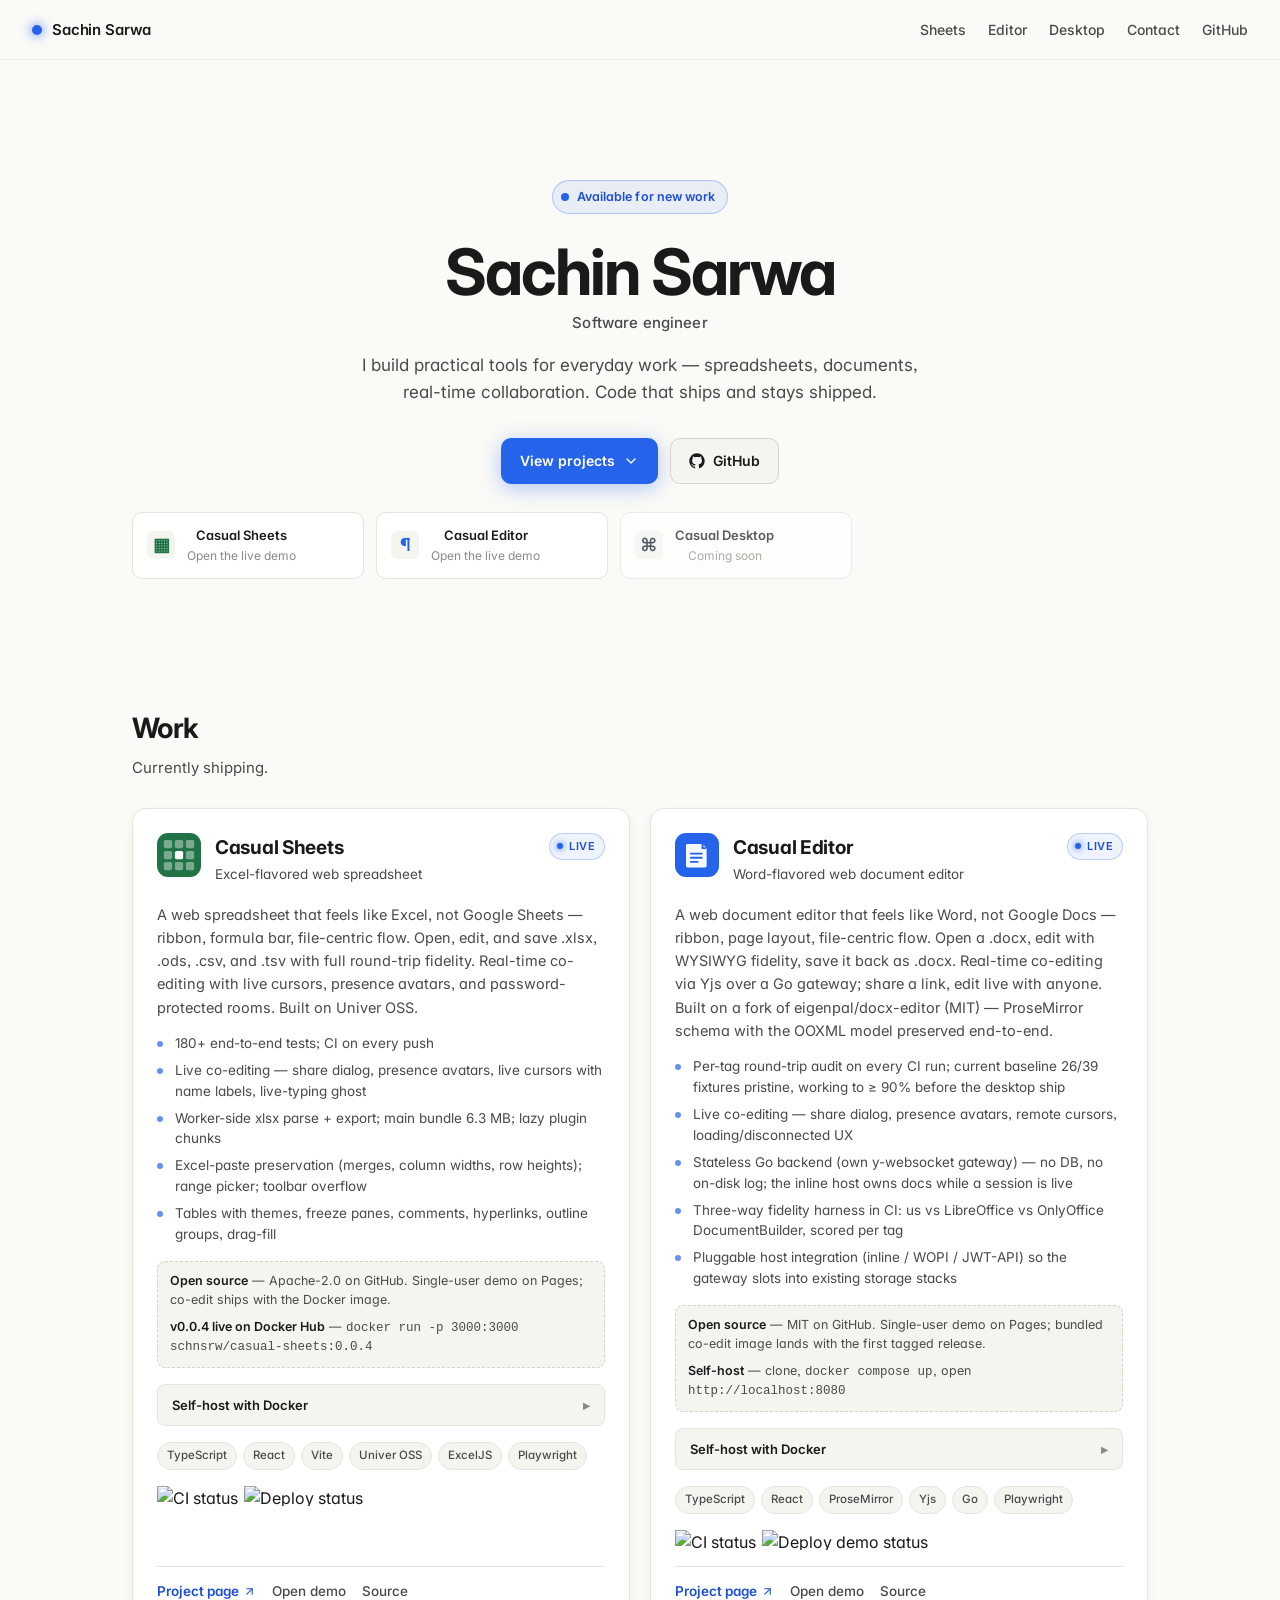
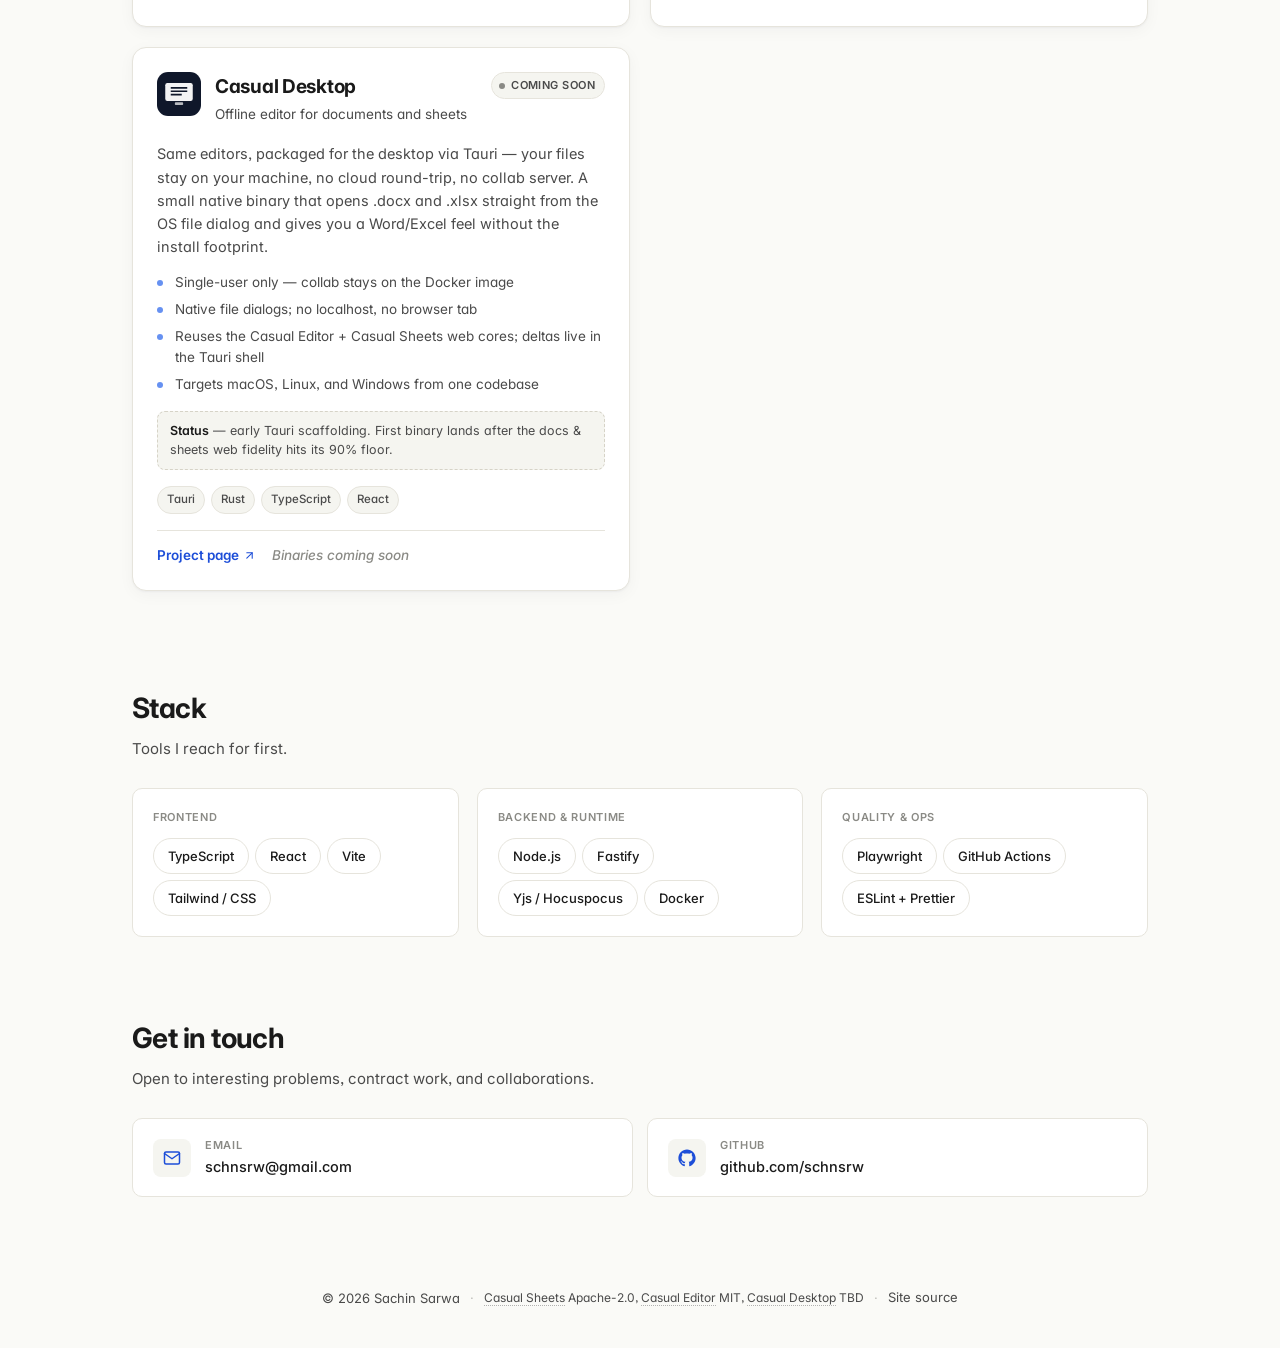
==== commit 198d77d9: "multi-page redesign: per-project guides, light paper theme, balanced hero Three pages added for the " ====
--- a/index.html
+++ b/index.html
@@ -35,8 +35,9 @@
         Sachin Sarwa
       </a>
       <div class="nav__links">
-        <a class="nav__link" href="#work">Work</a>
-        <a class="nav__link" href="#stack">Stack</a>
+        <a class="nav__link" href="/casual-sheets/">Sheets</a>
+        <a class="nav__link" href="/casual-editor/">Editor</a>
+        <a class="nav__link" href="/casual-desktop/">Desktop</a>
         <a class="nav__link" href="#contact">Contact</a>
         <a class="nav__link" href="https://github.com/schnsrw" rel="noopener">GitHub</a>
       </div>
@@ -57,14 +58,37 @@
           shipped.
         </p>
         <div class="hero__cta">
-          <a class="btn btn--primary" href="https://sheet.schnsrw.live/" rel="noopener">
-            <span>Open Casual Sheets</span>
-            <svg class="icon" viewBox="0 0 24 24" fill="none" stroke="currentColor" stroke-width="2" stroke-linecap="round" stroke-linejoin="round" aria-hidden="true"><path d="M7 17L17 7"/><path d="M7 7h10v10"/></svg>
+          <a class="btn btn--primary" href="#work">
+            <span>View projects</span>
+            <svg class="icon" viewBox="0 0 24 24" fill="none" stroke="currentColor" stroke-width="2" stroke-linecap="round" stroke-linejoin="round" aria-hidden="true"><path d="M6 9l6 6 6-6"/></svg>
           </a>
           <a class="btn btn--ghost" href="https://github.com/schnsrw" rel="noopener">
             <svg class="icon" viewBox="0 0 24 24" fill="currentColor" aria-hidden="true"><path d="M12 .5C5.65.5.5 5.65.5 12c0 5.08 3.29 9.39 7.86 10.91.58.11.79-.25.79-.56v-2c-3.2.7-3.87-1.54-3.87-1.54-.52-1.33-1.27-1.69-1.27-1.69-1.04-.71.08-.7.08-.7 1.15.08 1.76 1.18 1.76 1.18 1.03 1.76 2.69 1.25 3.34.96.1-.75.4-1.25.73-1.54-2.55-.29-5.24-1.28-5.24-5.69 0-1.26.45-2.28 1.18-3.09-.12-.29-.51-1.46.11-3.04 0 0 .97-.31 3.18 1.18.92-.26 1.91-.39 2.89-.39s1.97.13 2.89.39c2.21-1.49 3.18-1.18 3.18-1.18.62 1.58.23 2.75.11 3.04.74.81 1.18 1.83 1.18 3.09 0 4.42-2.69 5.4-5.25 5.69.41.36.78 1.06.78 2.14v3.17c0 .31.21.68.8.56C20.21 21.38 23.5 17.08 23.5 12 23.5 5.65 18.35.5 12 .5z"/></svg>
             <span>GitHub</span>
           </a>
+        </div>
+        <div class="hero__quick">
+          <a class="quick" href="https://sheet.schnsrw.live/" rel="noopener">
+            <span class="quick__icon" style="color:#217346" aria-hidden="true">▦</span>
+            <span class="quick__body">
+              <span class="quick__title">Casual Sheets</span>
+              <span class="quick__sub">Open the live demo</span>
+            </span>
+          </a>
+          <a class="quick" href="https://doc.schnsrw.live/" rel="noopener">
+            <span class="quick__icon" style="color:#2563eb" aria-hidden="true">¶</span>
+            <span class="quick__body">
+              <span class="quick__title">Casual Editor</span>
+              <span class="quick__sub">Open the live demo</span>
+            </span>
+          </a>
+          <span class="quick quick--soon">
+            <span class="quick__icon" style="color:#0f172a" aria-hidden="true">⌘</span>
+            <span class="quick__body">
+              <span class="quick__title">Casual Desktop</span>
+              <span class="quick__sub">Coming soon</span>
+            </span>
+          </span>
         </div>
       </header>
 
@@ -164,10 +188,11 @@
             </div>
 
             <footer class="card__foot">
-              <a class="link link--primary" href="https://sheet.schnsrw.live/" rel="noopener">
-                Open app
+              <a class="link link--primary" href="/casual-sheets/">
+                Project page
                 <svg class="icon icon--sm" viewBox="0 0 24 24" fill="none" stroke="currentColor" stroke-width="2" stroke-linecap="round" stroke-linejoin="round" aria-hidden="true"><path d="M7 17L17 7"/><path d="M7 7h10v10"/></svg>
               </a>
+              <a class="link" href="https://sheet.schnsrw.live/" rel="noopener">Open demo</a>
               <a class="link" href="https://github.com/schnsrw/sheets" rel="noopener">Source</a>
             </footer>
           </article>
@@ -214,8 +239,8 @@
             </ul>
 
             <div class="meta-strip">
-              <span><strong>Open source</strong> — MIT on GitHub. Single-user demo on Pages; co-edit ships with the Docker image.</span>
-              <span><strong>Bundled image</strong> — <code>docker run -p 8080:8080 schnsrw/casual-editor:latest</code></span>
+              <span><strong>Open source</strong> — MIT on GitHub. Single-user demo on Pages; bundled co-edit image lands with the first tagged release.</span>
+              <span><strong>Self-host</strong> — clone, <code>docker compose up</code>, open <code>http://localhost:8080</code></span>
             </div>
 
             <details class="howto">
@@ -226,8 +251,10 @@
                   container. Anonymous co-edit at <code>/?room=&lt;docId&gt;</code>
                   after uploading a .docx via the Share dialog.
                 </p>
-                <pre class="howto__code"><code># Try it
-docker run --rm -p 8080:8080 schnsrw/casual-editor:latest
+                <pre class="howto__code"><code># Build + run locally
+git clone https://github.com/schnsrw/docx
+cd docx
+docker compose up
 # open http://localhost:8080
 
 # Dev mode (Vite hot reload + Go run)
@@ -256,11 +283,70 @@
             </div>
 
             <footer class="card__foot">
-              <a class="link link--primary" href="https://doc.schnsrw.live/" rel="noopener">
-                Open app
+              <a class="link link--primary" href="/casual-editor/">
+                Project page
                 <svg class="icon icon--sm" viewBox="0 0 24 24" fill="none" stroke="currentColor" stroke-width="2" stroke-linecap="round" stroke-linejoin="round" aria-hidden="true"><path d="M7 17L17 7"/><path d="M7 7h10v10"/></svg>
               </a>
+              <a class="link" href="https://doc.schnsrw.live/" rel="noopener">Open demo</a>
               <a class="link" href="https://github.com/schnsrw/docx" rel="noopener">Source</a>
+            </footer>
+          </article>
+
+          <!-- Casual Desktop -->
+          <article class="card">
+            <header class="card__head">
+              <div class="card__icon card__icon--desktop" aria-hidden="true">
+                <svg viewBox="0 0 32 32" fill="none">
+                  <rect width="32" height="32" rx="8" fill="currentColor"/>
+                  <rect x="6" y="8" width="20" height="13" rx="1.6" fill="#fff" fill-opacity="0.95"/>
+                  <rect x="13" y="22" width="6" height="2" rx="0.6" fill="#fff" fill-opacity="0.7"/>
+                  <line x1="10" y1="11.5" x2="22" y2="11.5" stroke="currentColor" stroke-width="1.2"/>
+                  <line x1="10" y1="14" x2="22" y2="14" stroke="currentColor" stroke-width="1.2"/>
+                  <line x1="10" y1="16.5" x2="18" y2="16.5" stroke="currentColor" stroke-width="1.2"/>
+                </svg>
+              </div>
+              <div class="card__title-block">
+                <h3 class="card__title">Casual Desktop</h3>
+                <p class="card__tag">Offline editor for documents and sheets</p>
+              </div>
+              <span class="badge badge--soon">
+                <span class="badge__dot" aria-hidden="true"></span>
+                Coming soon
+              </span>
+            </header>
+
+            <p class="card__desc">
+              Same editors, packaged for the desktop via Tauri — your
+              files stay on your machine, no cloud round-trip, no
+              collab server. A small native binary that opens .docx
+              and .xlsx straight from the OS file dialog and gives
+              you a Word/Excel feel without the install footprint.
+            </p>
+
+            <ul class="bullets">
+              <li>Single-user only — collab stays on the Docker image</li>
+              <li>Native file dialogs; no localhost, no browser tab</li>
+              <li>Reuses the Casual Editor + Casual Sheets web cores; deltas live in the Tauri shell</li>
+              <li>Targets macOS, Linux, and Windows from one codebase</li>
+            </ul>
+
+            <div class="meta-strip">
+              <span><strong>Status</strong> — early Tauri scaffolding. First binary lands after the docs &amp; sheets web fidelity hits its 90% floor.</span>
+            </div>
+
+            <div class="chips">
+              <span class="chip">Tauri</span>
+              <span class="chip">Rust</span>
+              <span class="chip">TypeScript</span>
+              <span class="chip">React</span>
+            </div>
+
+            <footer class="card__foot">
+              <a class="link link--primary" href="/casual-desktop/">
+                Project page
+                <svg class="icon icon--sm" viewBox="0 0 24 24" fill="none" stroke="currentColor" stroke-width="2" stroke-linecap="round" stroke-linejoin="round" aria-hidden="true"><path d="M7 17L17 7"/><path d="M7 7h10v10"/></svg>
+              </a>
+              <span class="link link--muted">Binaries coming soon</span>
             </footer>
           </article>
         </div>
@@ -335,19 +421,21 @@
 
     <footer class="foot">
       <div class="foot__row">
-        <span class="foot__copyright">
-          Copyright © <span id="year">2026</span> Sachin Sarwa. All rights reserved.
+        <span class="foot__copyright">© <span class="year">2026</span> Sachin Sarwa</span>
+        <span class="foot__sep" aria-hidden="true">·</span>
+        <span class="foot__license-line">
+          <a href="/casual-sheets/">Casual Sheets</a> Apache-2.0,
+          <a href="/casual-editor/">Casual Editor</a> MIT,
+          <a href="/casual-desktop/">Casual Desktop</a> TBD
         </span>
         <span class="foot__sep" aria-hidden="true">·</span>
-        <a class="foot__link" href="https://github.com/schnsrw/site" rel="noopener">View source</a>
-        <span class="foot__sep" aria-hidden="true">·</span>
-        <span class="foot__mono">schnsrw.live</span>
+        <a class="foot__link" href="https://github.com/schnsrw/site" rel="noopener">Site source</a>
       </div>
     </footer>
 
     <script>
-      // Keep the footer copyright year accurate without a build step.
-      document.getElementById('year').textContent = String(new Date().getFullYear());
+      // Keep footer copyright year accurate without a build step.
+      document.querySelectorAll('.year').forEach((n) => (n.textContent = String(new Date().getFullYear())));
     </script>
   </body>
 </html>
--- a/style.css
+++ b/style.css
@@ -1,62 +1,30 @@
 /* ─────────────────────────────────────────────────────────────────────────
-   Tokens — dark-first, light supported via prefers-color-scheme.
+   Tokens — light, paper-feel surface. Designed to read like the editors
+   themselves: documents on a clean page, blue accent used sparingly.
    ───────────────────────────────────────────────────────────────────────── */
 :root {
-  color-scheme: dark light;
-
-  /* Dark (default) */
-  --bg: #0a0c10;
-  --bg-grain: rgba(255, 255, 255, 0.012);
-  --surface: #11151c;
-  --surface-2: #161b24;
-  --surface-3: #1c222d;
-  --border: #232a36;
-  --border-strong: #2e3645;
-  --text: #ecedee;
-  --text-soft: #a4abb6;
-  --text-muted: #6c727e;
-  --accent: #4ea877;
-  --accent-soft: rgba(78, 168, 119, 0.16);
-  --accent-strong: #5fb98a;
-  --warn: #e7a851;
-  --warn-soft: rgba(231, 168, 81, 0.16);
-
-  /* Glow on the hero */
-  --glow-1: #2b5e44;
-  --glow-2: #0c4b80;
-
-  --radius: 12px;
-  --radius-lg: 16px;
-  --shadow-sm: 0 1px 2px rgba(0, 0, 0, 0.3);
-  --shadow-md: 0 4px 16px rgba(0, 0, 0, 0.32), 0 1px 2px rgba(0, 0, 0, 0.2);
-  --shadow-lg: 0 16px 48px rgba(0, 0, 0, 0.4);
-}
-
-@media (prefers-color-scheme: light) {
-  :root {
-    --bg: #fafaf8;
-    --bg-grain: rgba(0, 0, 0, 0.014);
-    --surface: #ffffff;
-    --surface-2: #f5f6f8;
-    --surface-3: #eef0f3;
-    --border: #e3e6ea;
-    --border-strong: #d0d4d9;
-    --text: #1a1d22;
-    --text-soft: #5a6068;
-    --text-muted: #80868f;
-    --accent: #1f7a4d;
-    --accent-soft: rgba(31, 122, 77, 0.1);
-    --accent-strong: #186b41;
-    --warn: #b87413;
-    --warn-soft: rgba(184, 116, 19, 0.1);
-
-    --glow-1: #b4d8c4;
-    --glow-2: #b8d3e8;
-
-    --shadow-sm: 0 1px 2px rgba(0, 0, 0, 0.04);
-    --shadow-md: 0 4px 16px rgba(0, 0, 0, 0.06), 0 1px 2px rgba(0, 0, 0, 0.04);
-    --shadow-lg: 0 16px 48px rgba(0, 0, 0, 0.08);
-  }
+  color-scheme: light;
+
+  --bg: #fafaf7;             /* warm cream, like printer paper */
+  --surface: #ffffff;
+  --surface-2: #f5f5f0;
+  --surface-3: #ebeae3;
+  --border: #e6e4dc;
+  --border-strong: #d6d3c7;
+  --text: #1a1a1a;
+  --text-soft: #4a4a4a;
+  --text-muted: #8a8a85;
+  --accent: #2563eb;
+  --accent-soft: rgba(37, 99, 235, 0.08);
+  --accent-strong: #1d4ed8;
+  --warn: #b87413;
+  --warn-soft: rgba(184, 116, 19, 0.08);
+
+  --radius: 10px;
+  --radius-lg: 14px;
+  --shadow-sm: 0 1px 2px rgba(15, 23, 42, 0.04);
+  --shadow-md: 0 1px 2px rgba(15, 23, 42, 0.04), 0 4px 16px rgba(15, 23, 42, 0.04);
+  --shadow-lg: 0 1px 2px rgba(15, 23, 42, 0.04), 0 12px 32px rgba(15, 23, 42, 0.06);
 }
 
 /* ─────────────────────────────────────────────────────────────────────────
@@ -84,38 +52,12 @@
   color: var(--text);
 }
 
-/* Background — subtle grain + giant blurred glow behind the hero. */
-.bg-grain {
-  position: fixed;
-  inset: 0;
-  pointer-events: none;
-  z-index: 0;
-  background-image:
-    radial-gradient(var(--bg-grain) 1px, transparent 1px),
-    radial-gradient(var(--bg-grain) 1px, transparent 1px);
-  background-size: 3px 3px, 7px 7px;
-  background-position: 0 0, 1px 1px;
-  mix-blend-mode: overlay;
-}
-
+/* Decorative background layers removed — the page reads as paper.
+   Selectors retained to keep the markup valid while the elements
+   collapse to zero box. */
+.bg-grain,
 .bg-glow {
-  position: fixed;
-  top: -240px;
-  left: 50%;
-  transform: translateX(-50%);
-  width: 1100px;
-  height: 700px;
-  pointer-events: none;
-  z-index: 0;
-  filter: blur(140px);
-  opacity: 0.32;
-  background:
-    radial-gradient(closest-side at 30% 50%, var(--glow-1), transparent),
-    radial-gradient(closest-side at 70% 50%, var(--glow-2), transparent);
-}
-
-@media (prefers-color-scheme: light) {
-  .bg-glow { opacity: 0.38; }
+  display: none;
 }
 
 /* ─────────────────────────────────────────────────────────────────────────
@@ -374,8 +316,9 @@
 
 .card__icon svg { width: 100%; height: 100%; }
 
-.card__icon--sheet { color: #217346; }
-.card__icon--doc   { color: #2563eb; }
+.card__icon--sheet   { color: #217346; }
+.card__icon--doc     { color: #2563eb; }
+.card__icon--desktop { color: #0f172a; }
 
 .card__title-block { flex: 1 1 auto; min-width: 0; }
 
@@ -591,6 +534,13 @@
 }
 .badge--wip .badge__dot { background: var(--warn); }
 
+.badge--soon {
+  background: var(--surface-2);
+  color: var(--text-soft);
+  border-color: var(--border);
+}
+.badge--soon .badge__dot { background: var(--text-muted); }
+
 .card__badges {
   display: flex;
   flex-wrap: wrap;
@@ -765,6 +715,22 @@
 .foot__mono {
   font-family: 'JetBrains Mono', ui-monospace, SFMono-Regular, Menlo, Consolas, monospace;
   font-size: 12px;
+}
+
+.foot__license-line {
+  font-size: 12px;
+  color: var(--text-soft);
+}
+
+.foot__license-line a {
+  color: var(--text-soft);
+  text-decoration: none;
+  border-bottom: 1px dotted color-mix(in srgb, var(--text-soft) 40%, transparent);
+}
+
+.foot__license-line a:hover {
+  color: var(--text);
+  border-bottom-color: var(--text-soft);
 }
 
 @media (prefers-reduced-motion: reduce) {
@@ -777,3 +743,415 @@
     scroll-behavior: auto !important;
   }
 }
+
+/* ─────────────────────────────────────────────────────────────────────────
+   Hero quick-tiles — three small affordances under the hero CTA so all
+   three projects (Sheets, Editor, Desktop) are equally one click away.
+   ───────────────────────────────────────────────────────────────────────── */
+.hero__quick {
+  display: grid;
+  grid-template-columns: repeat(3, minmax(0, 1fr));
+  gap: 12px;
+  margin-top: 28px;
+  max-width: 720px;
+}
+
+.quick {
+  display: inline-flex;
+  align-items: center;
+  gap: 12px;
+  padding: 12px 14px;
+  border: 1px solid var(--border);
+  border-radius: var(--radius);
+  background: var(--surface);
+  text-decoration: none;
+  color: var(--text);
+  transition: border-color 0.15s ease, transform 0.15s ease;
+}
+
+.quick:hover {
+  border-color: var(--border-strong);
+  transform: translateY(-1px);
+}
+
+.quick--soon {
+  opacity: 0.7;
+  cursor: default;
+}
+
+.quick--soon:hover {
+  transform: none;
+  border-color: var(--border);
+}
+
+.quick__icon {
+  font-size: 18px;
+  line-height: 1;
+  width: 28px;
+  height: 28px;
+  display: inline-flex;
+  align-items: center;
+  justify-content: center;
+  background: var(--surface-2);
+  border-radius: 6px;
+  font-weight: 600;
+}
+
+.quick__body { display: flex; flex-direction: column; gap: 2px; min-width: 0; }
+.quick__title { font-size: 13px; font-weight: 600; }
+.quick__sub { font-size: 12px; color: var(--text-muted); }
+
+@media (max-width: 640px) {
+  .hero__quick { grid-template-columns: 1fr; }
+}
+
+/* ─────────────────────────────────────────────────────────────────────────
+   Active nav state
+   ───────────────────────────────────────────────────────────────────────── */
+.nav__link--active {
+  color: var(--text);
+  position: relative;
+}
+
+.nav__link--active::after {
+  content: '';
+  position: absolute;
+  bottom: -22px;
+  left: 0;
+  right: 0;
+  height: 2px;
+  background: var(--accent);
+  border-radius: 2px;
+}
+
+/* ─────────────────────────────────────────────────────────────────────────
+   Guide pages — per-project deep dive: breadcrumb, page header, side TOC,
+   prose article. Designed for sustained reading.
+   ───────────────────────────────────────────────────────────────────────── */
+.page--guide { max-width: 1180px; }
+
+.breadcrumb {
+  font-size: 13px;
+  color: var(--text-muted);
+  margin-bottom: 32px;
+}
+
+.breadcrumb a {
+  color: var(--text-soft);
+  text-decoration: none;
+  border-bottom: 1px dotted transparent;
+}
+
+.breadcrumb a:hover { color: var(--text); border-bottom-color: var(--border-strong); }
+
+.breadcrumb__sep { margin: 0 8px; color: var(--text-muted); }
+
+.ph {
+  display: grid;
+  grid-template-columns: 56px 1fr;
+  gap: 20px;
+  align-items: start;
+  padding: 28px 0 40px;
+  border-bottom: 1px solid var(--border);
+  margin-bottom: 48px;
+}
+
+.ph__icon {
+  width: 56px;
+  height: 56px;
+}
+
+.ph__icon svg { width: 100%; height: 100%; }
+
+.ph__body { min-width: 0; }
+
+.ph__eyebrow {
+  margin: 0 0 8px;
+  font-size: 12px;
+  text-transform: uppercase;
+  letter-spacing: 0.1em;
+  color: var(--text-muted);
+  font-weight: 600;
+}
+
+.ph__title {
+  margin: 0;
+  font-family: 'Source Serif 4', Georgia, serif;
+  font-size: 42px;
+  font-weight: 600;
+  letter-spacing: -0.01em;
+  line-height: 1.1;
+  color: var(--text);
+}
+
+.ph__tag {
+  margin: 12px 0 0;
+  font-size: 18px;
+  color: var(--text-soft);
+  line-height: 1.5;
+  max-width: 64ch;
+}
+
+.ph__meta {
+  display: flex;
+  flex-wrap: wrap;
+  align-items: center;
+  gap: 10px;
+  margin-top: 20px;
+  font-size: 13px;
+  color: var(--text-soft);
+}
+
+.ph__license {
+  display: inline-flex;
+  align-items: center;
+  gap: 4px;
+  padding: 3px 8px;
+  background: var(--surface-2);
+  border: 1px solid var(--border);
+  border-radius: 999px;
+  font-size: 12px;
+  font-weight: 500;
+  color: var(--text-soft);
+  font-family: 'JetBrains Mono', ui-monospace, monospace;
+}
+
+.ph__sep { color: var(--text-muted); }
+
+.ph__link {
+  color: var(--accent);
+  text-decoration: none;
+  border-bottom: 1px solid transparent;
+}
+
+.ph__link:hover { border-bottom-color: var(--accent); }
+
+.link--muted { color: var(--text-muted); cursor: default; }
+
+@media (max-width: 720px) {
+  .ph { grid-template-columns: 48px 1fr; }
+  .ph__title { font-size: 32px; }
+  .ph__tag { font-size: 16px; }
+}
+
+/* Side-TOC + prose grid. */
+.guide {
+  display: grid;
+  grid-template-columns: 200px 1fr;
+  gap: 56px;
+  align-items: start;
+}
+
+.toc {
+  position: sticky;
+  top: 88px;
+  font-size: 13px;
+}
+
+.toc__label {
+  margin: 0 0 12px;
+  font-size: 11px;
+  text-transform: uppercase;
+  letter-spacing: 0.1em;
+  color: var(--text-muted);
+  font-weight: 600;
+}
+
+.toc ol {
+  list-style: none;
+  padding: 0;
+  margin: 0;
+  display: flex;
+  flex-direction: column;
+  gap: 8px;
+}
+
+.toc a {
+  color: var(--text-soft);
+  text-decoration: none;
+  padding-left: 10px;
+  border-left: 2px solid transparent;
+  transition: color 0.15s ease, border-left-color 0.15s ease;
+}
+
+.toc a:hover {
+  color: var(--text);
+  border-left-color: var(--border-strong);
+}
+
+@media (max-width: 900px) {
+  .guide { grid-template-columns: 1fr; gap: 24px; }
+  .toc { position: static; padding-bottom: 16px; border-bottom: 1px solid var(--border); }
+  .toc ol { flex-direction: row; flex-wrap: wrap; gap: 14px; }
+  .toc a { padding-left: 0; border-left: 0; }
+}
+
+/* Prose typography — sustained reading, serif body for warmth, sans
+   headings for hierarchy contrast. */
+.prose {
+  font-family: 'Source Serif 4', Georgia, serif;
+  font-size: 17px;
+  line-height: 1.7;
+  color: var(--text);
+  max-width: 72ch;
+}
+
+.prose section + section { margin-top: 56px; }
+
+.prose h2 {
+  font-family: 'Inter', sans-serif;
+  font-size: 22px;
+  font-weight: 600;
+  letter-spacing: -0.005em;
+  margin: 0 0 16px;
+  color: var(--text);
+}
+
+.prose h3 {
+  font-family: 'Inter', sans-serif;
+  font-size: 15px;
+  font-weight: 600;
+  text-transform: uppercase;
+  letter-spacing: 0.06em;
+  color: var(--text-soft);
+  margin: 28px 0 12px;
+}
+
+.prose p { margin: 0 0 16px; }
+
+.prose a {
+  color: var(--accent);
+  text-decoration: none;
+  border-bottom: 1px solid color-mix(in srgb, var(--accent) 35%, transparent);
+  transition: border-bottom-color 0.15s ease;
+}
+
+.prose a:hover { border-bottom-color: var(--accent); }
+
+.prose code {
+  font-family: 'JetBrains Mono', ui-monospace, SFMono-Regular, monospace;
+  font-size: 0.85em;
+  background: var(--surface-2);
+  padding: 1px 6px;
+  border-radius: 4px;
+  color: var(--text);
+  border: 1px solid var(--border);
+}
+
+.prose ul, .prose ol {
+  margin: 0 0 16px;
+  padding-left: 22px;
+}
+
+.prose li { margin-bottom: 6px; }
+
+.prose li code { font-size: 0.85em; }
+
+.callout {
+  border-left: 3px solid var(--accent);
+  background: var(--accent-soft);
+  padding: 14px 18px;
+  border-radius: 0 8px 8px 0;
+  margin: 20px 0;
+}
+
+.callout p { margin: 0; font-size: 15px; }
+
+.code {
+  font-family: 'JetBrains Mono', ui-monospace, SFMono-Regular, monospace;
+  font-size: 13px;
+  line-height: 1.6;
+  background: var(--surface-2);
+  border: 1px solid var(--border);
+  border-radius: 8px;
+  padding: 14px 16px;
+  margin: 16px 0;
+  overflow-x: auto;
+  color: var(--text);
+}
+
+.code code { background: transparent; border: 0; padding: 0; font-size: inherit; }
+
+.diagram {
+  font-family: 'JetBrains Mono', ui-monospace, SFMono-Regular, monospace;
+  font-size: 12.5px;
+  line-height: 1.55;
+  background: var(--surface);
+  border: 1px solid var(--border);
+  border-radius: 8px;
+  padding: 18px 20px;
+  margin: 16px 0;
+  overflow-x: auto;
+  color: var(--text-soft);
+  white-space: pre;
+}
+
+.diagram code { background: transparent; border: 0; padding: 0; font-size: inherit; color: inherit; }
+
+/* Definition lists for config + FAQ */
+.config, .faq { margin: 16px 0; }
+
+.config dt {
+  margin-top: 16px;
+  font-family: 'JetBrains Mono', ui-monospace, monospace;
+  font-size: 13px;
+  font-weight: 500;
+}
+
+.config dt code { background: var(--surface-3); }
+
+.config dd {
+  margin: 4px 0 0;
+  padding-left: 0;
+  color: var(--text-soft);
+  font-size: 15px;
+}
+
+.faq dt {
+  margin-top: 24px;
+  font-weight: 600;
+  font-family: 'Inter', sans-serif;
+  font-size: 16px;
+  color: var(--text);
+}
+
+.faq dt:first-child { margin-top: 0; }
+
+.faq dd {
+  margin: 8px 0 0;
+  padding-left: 0;
+  color: var(--text-soft);
+  font-size: 15px;
+}
+
+.roadmap { padding-left: 22px; }
+.roadmap li { margin-bottom: 10px; }
+.roadmap strong { color: var(--text); }
+
+/* Benchmark table */
+.benchmark {
+  width: 100%;
+  border-collapse: collapse;
+  margin: 16px 0;
+  font-size: 14px;
+  font-family: 'Inter', sans-serif;
+}
+
+.benchmark th,
+.benchmark td {
+  text-align: left;
+  padding: 12px 14px;
+  border-bottom: 1px solid var(--border);
+  vertical-align: top;
+}
+
+.benchmark th {
+  background: var(--surface-2);
+  font-weight: 600;
+  font-size: 12px;
+  text-transform: uppercase;
+  letter-spacing: 0.05em;
+  color: var(--text-soft);
+}
+
+.benchmark tbody tr:last-child td { border-bottom: 0; }
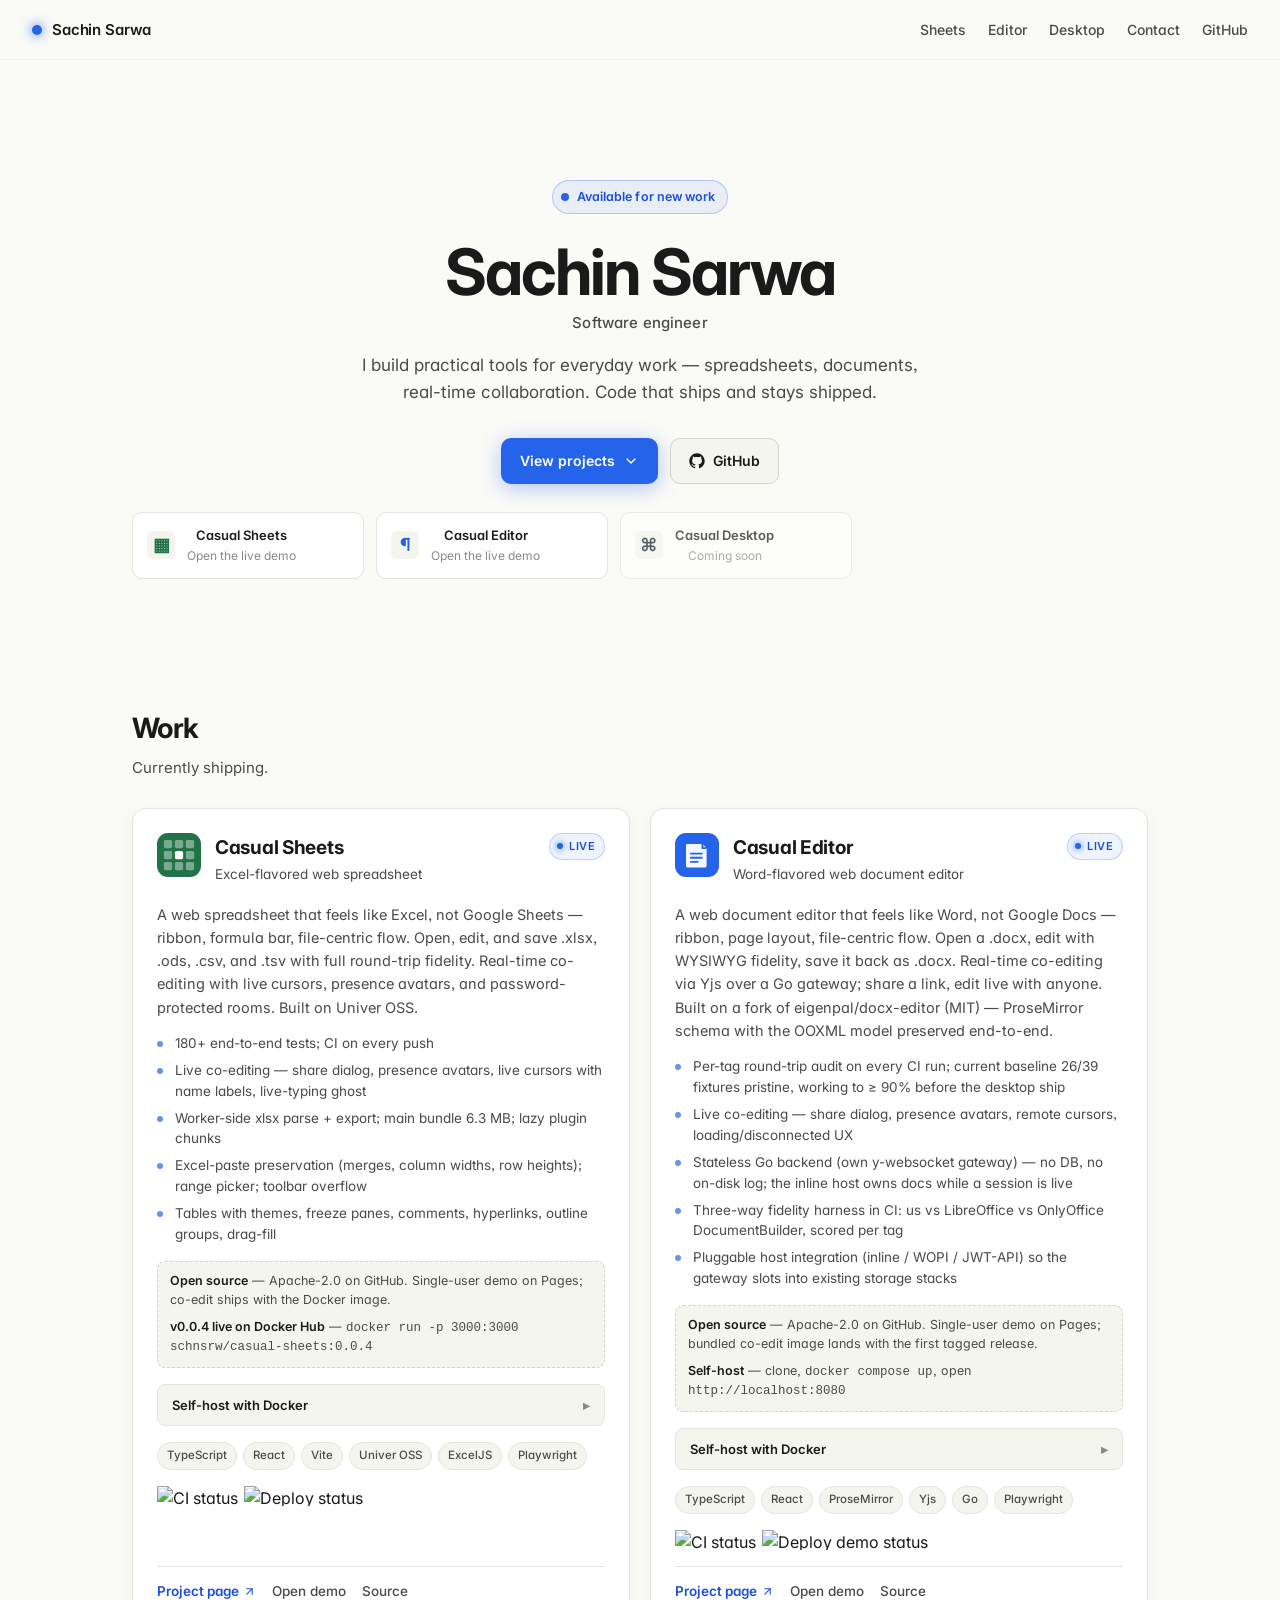
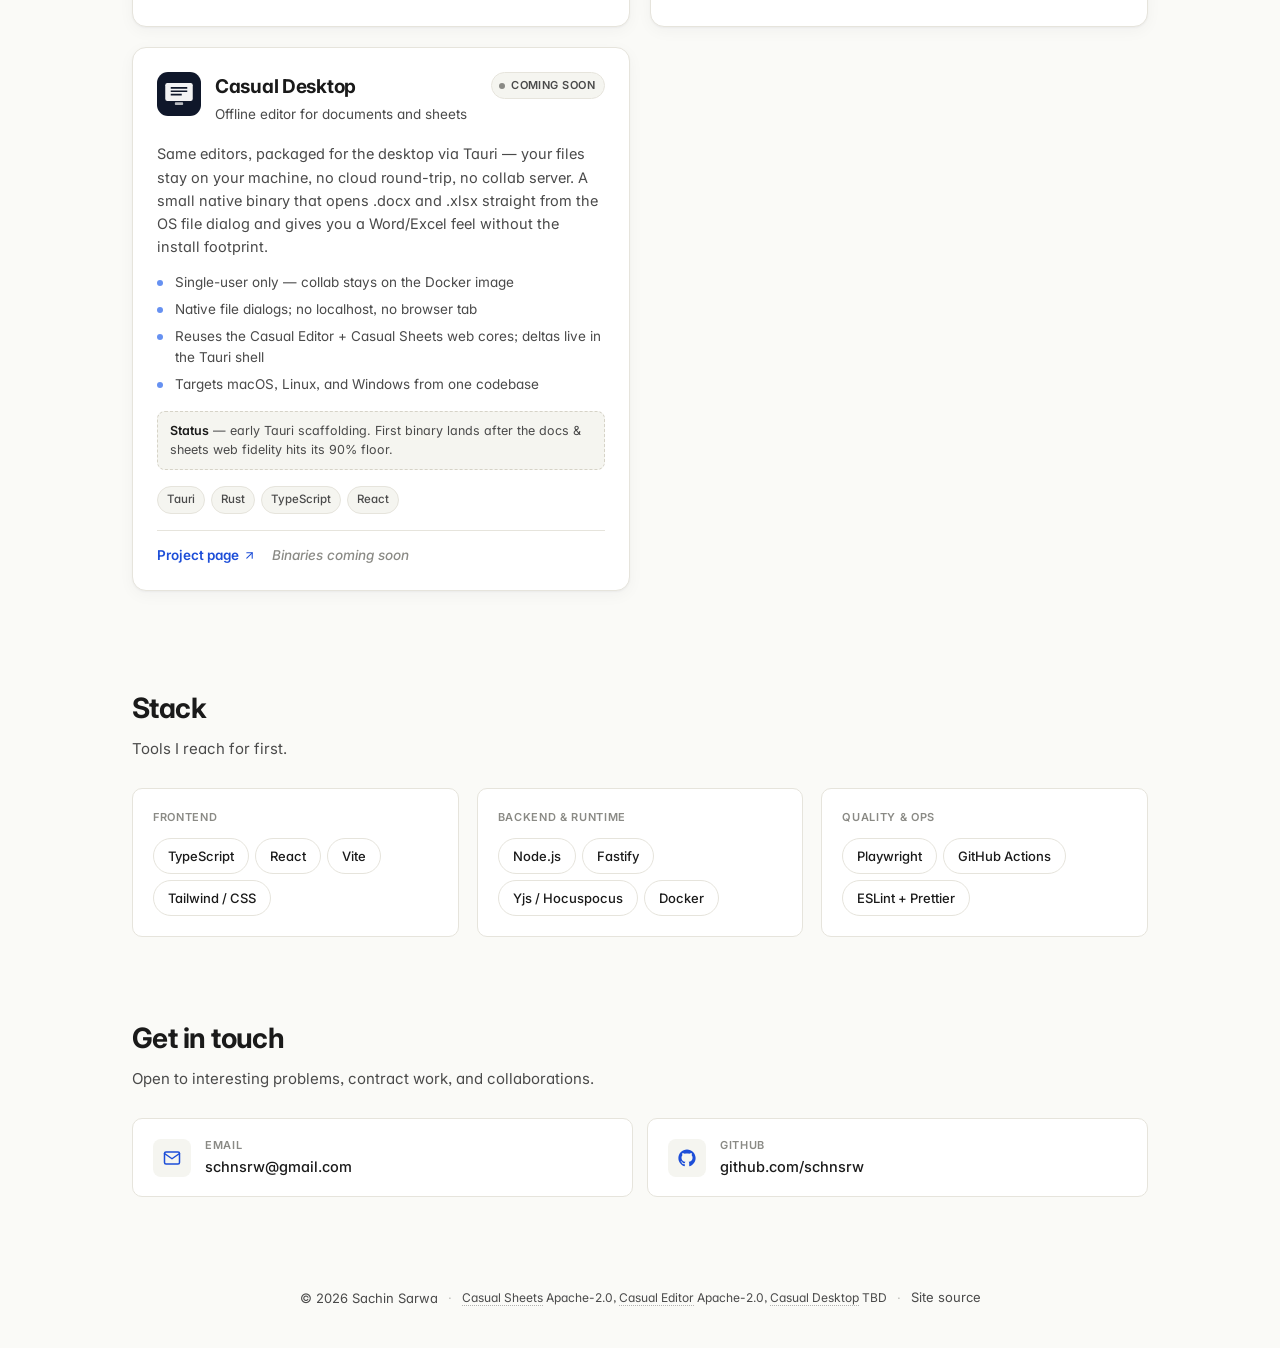
==== commit 073ceb6d: "casual editor: license Apache-2.0 (matches the repo's LICENSE) Repo footer + project-page header bot" ====
--- a/index.html
+++ b/index.html
@@ -239,7 +239,7 @@
             </ul>
 
             <div class="meta-strip">
-              <span><strong>Open source</strong> — MIT on GitHub. Single-user demo on Pages; bundled co-edit image lands with the first tagged release.</span>
+              <span><strong>Open source</strong> — Apache-2.0 on GitHub. Single-user demo on Pages; bundled co-edit image lands with the first tagged release.</span>
               <span><strong>Self-host</strong> — clone, <code>docker compose up</code>, open <code>http://localhost:8080</code></span>
             </div>
 
@@ -425,7 +425,7 @@
         <span class="foot__sep" aria-hidden="true">·</span>
         <span class="foot__license-line">
           <a href="/casual-sheets/">Casual Sheets</a> Apache-2.0,
-          <a href="/casual-editor/">Casual Editor</a> MIT,
+          <a href="/casual-editor/">Casual Editor</a> Apache-2.0,
           <a href="/casual-desktop/">Casual Desktop</a> TBD
         </span>
         <span class="foot__sep" aria-hidden="true">·</span>
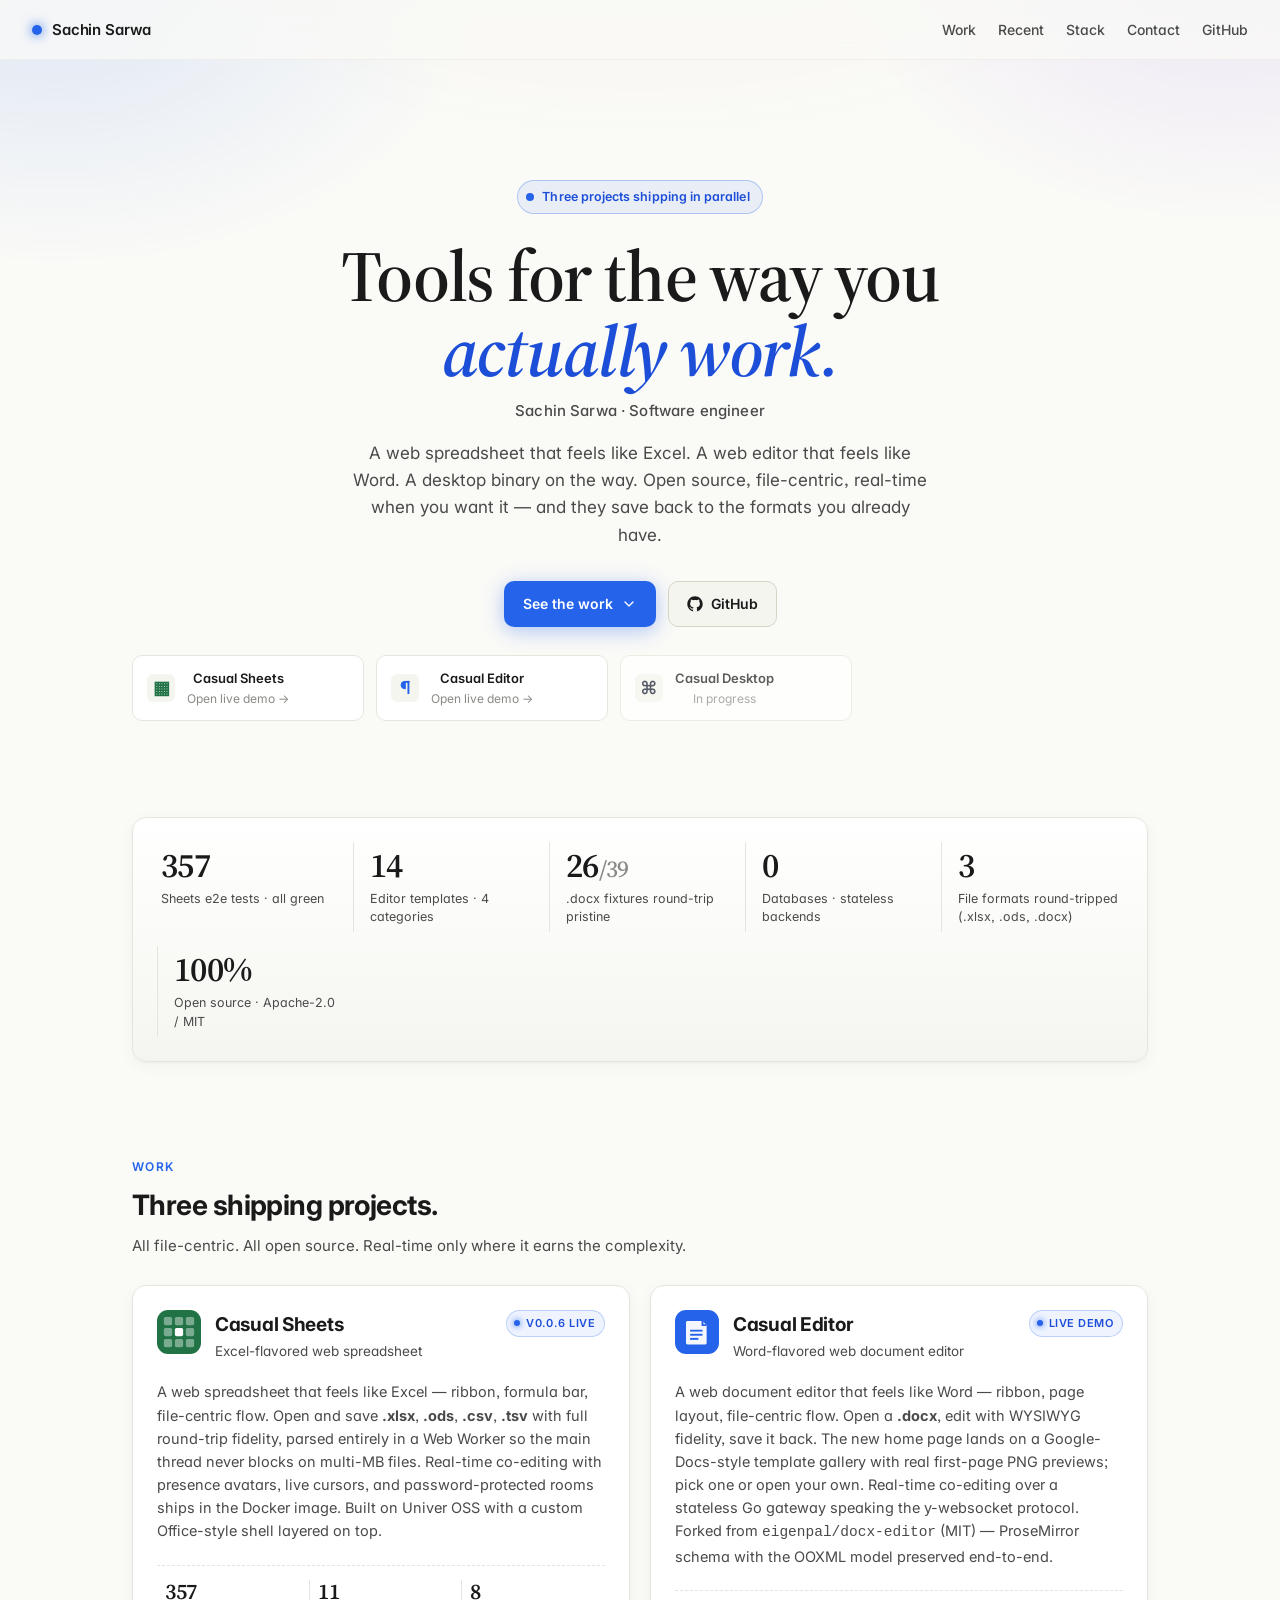
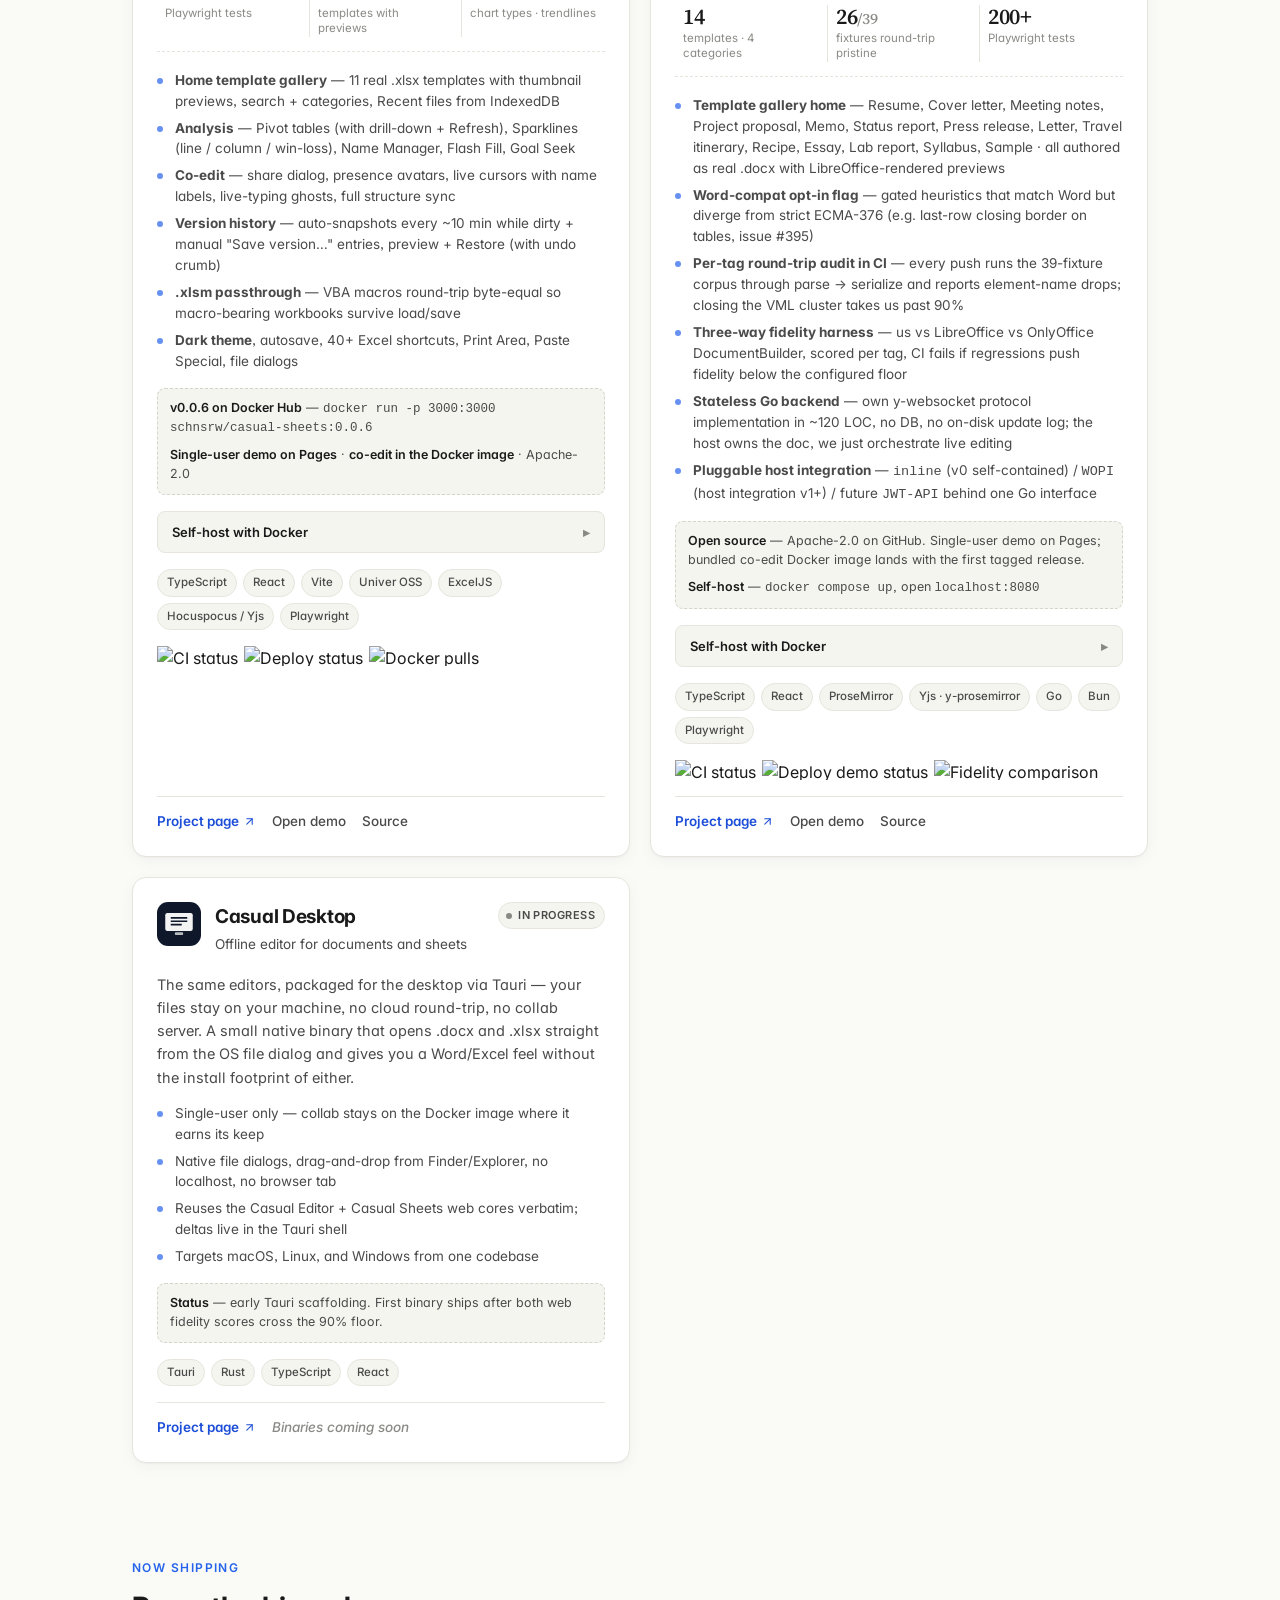
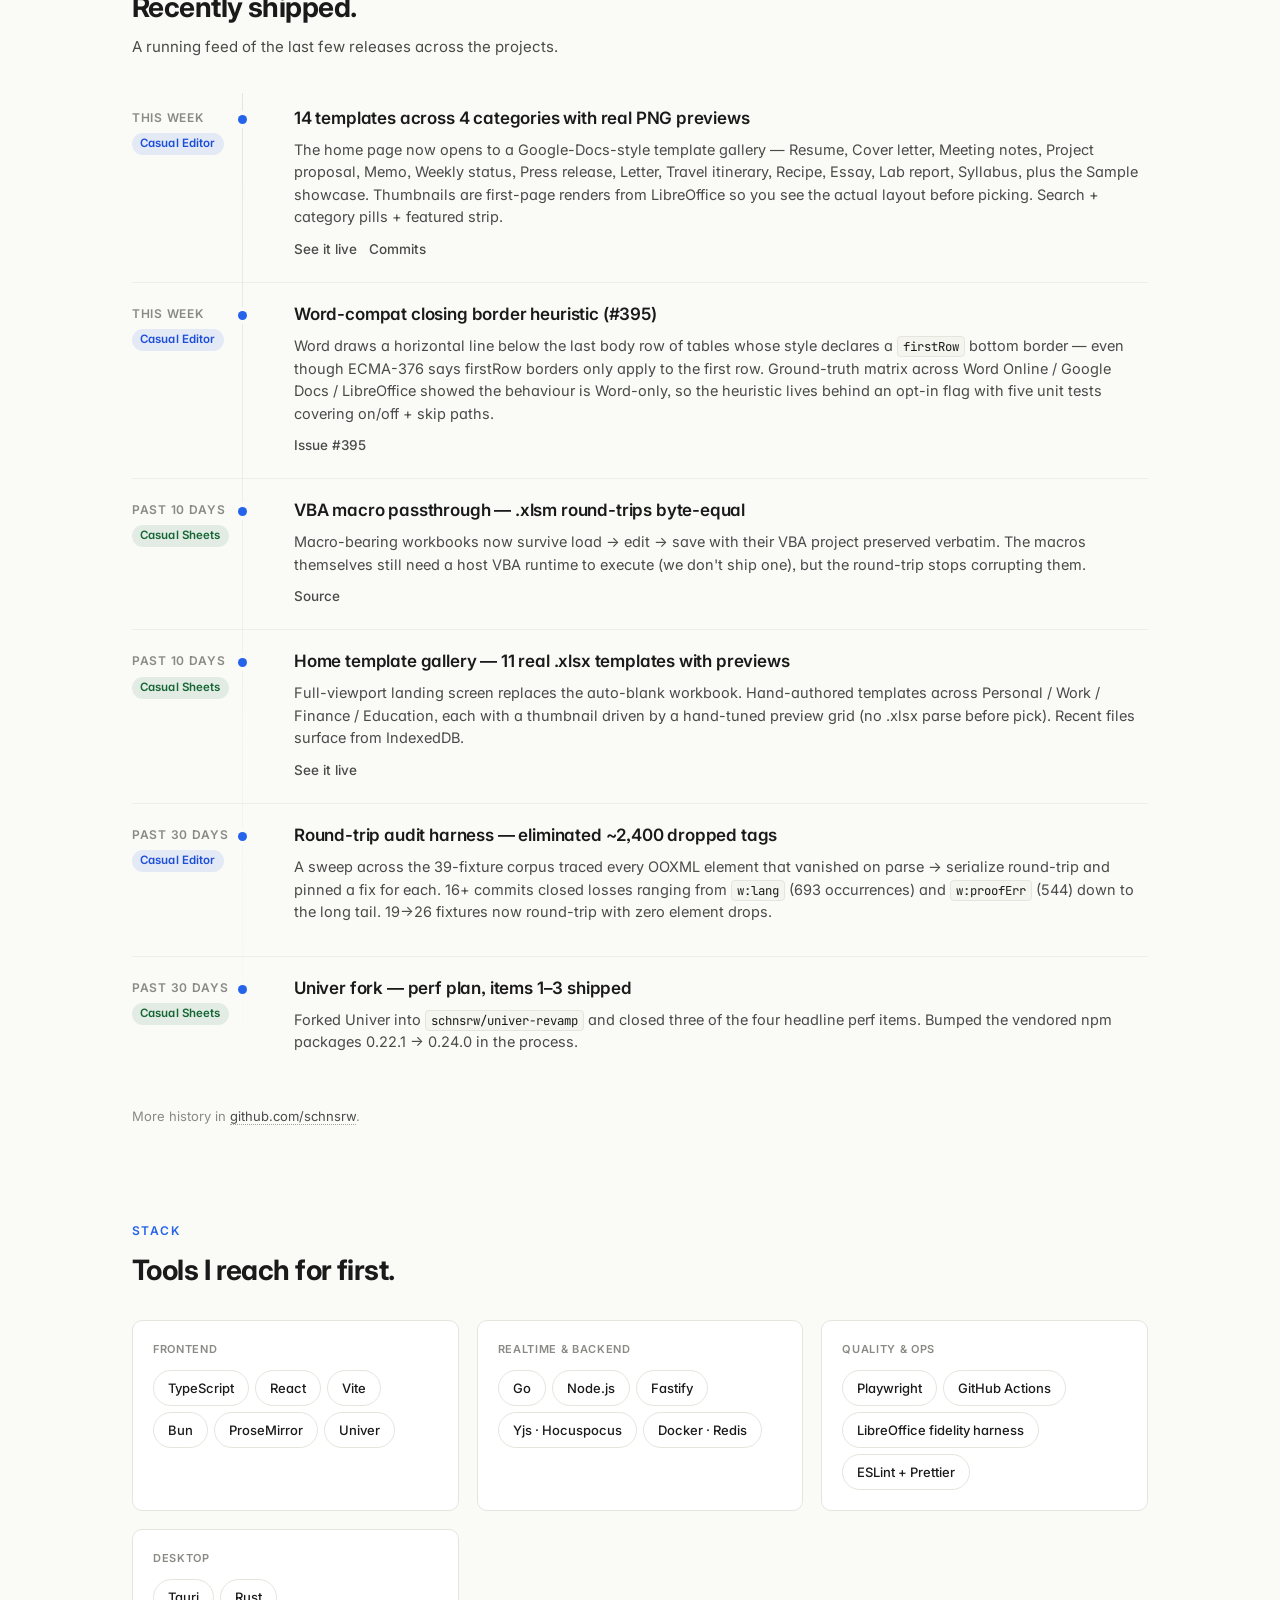
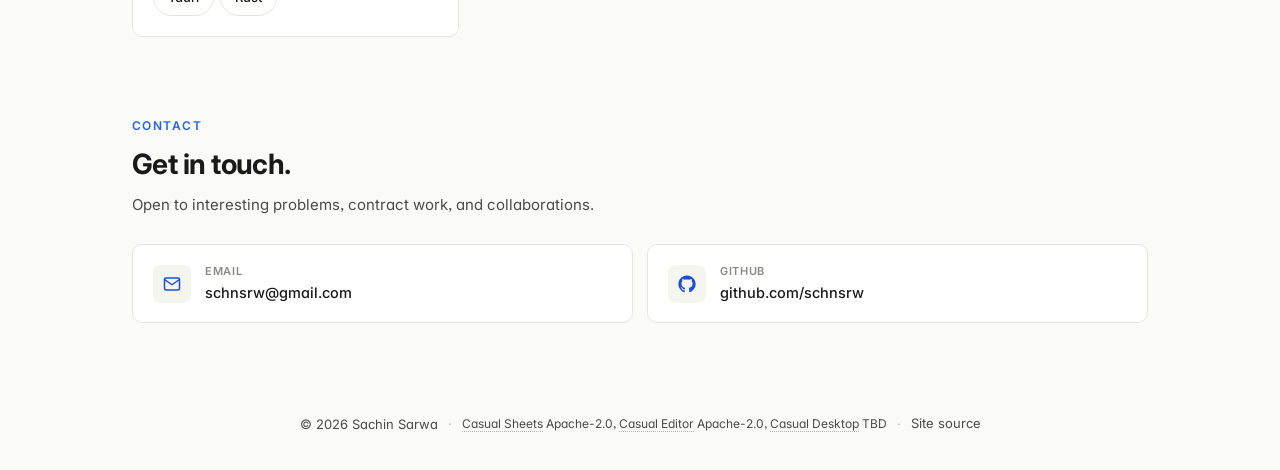
==== commit acc2ebe0: "feat(site): updated content + modern hero + SEO/AEO + recent-activity feed Two main threads in one p" ====
--- a/index.html
+++ b/index.html
@@ -3,17 +3,30 @@
   <head>
     <meta charset="utf-8" />
     <meta name="viewport" content="width=device-width, initial-scale=1" />
-    <title>Sachin Sarwa</title>
-    <meta name="description" content="Sachin Sarwa — software engineer. Building Casual Sheets, Casual Editor, and tools for everyday work." />
+    <title>Sachin Sarwa — Casual Sheets · Casual Editor · Casual Desktop</title>
+    <meta name="description" content="Sachin Sarwa — software engineer. Building Casual Sheets, Casual Editor, and Casual Desktop — open-source, real-time, file-centric productivity tools." />
     <meta name="author" content="Sachin Sarwa" />
-    <meta name="theme-color" content="#0a0c10" />
-    <meta name="color-scheme" content="dark light" />
-
-    <meta property="og:title" content="Sachin Sarwa" />
-    <meta property="og:description" content="Software engineer. Building tools for everyday work." />
+    <meta name="theme-color" content="#fafaf7" />
+    <meta name="color-scheme" content="light" />
+
+    <!-- Open Graph -->
+    <meta property="og:title" content="Sachin Sarwa — Casual Sheets · Editor · Desktop" />
+    <meta property="og:description" content="Open-source, real-time, file-centric productivity tools — a web spreadsheet that feels like Excel, a web editor that feels like Word, a desktop binary in progress." />
     <meta property="og:type" content="website" />
     <meta property="og:url" content="https://schnsrw.live/" />
     <meta property="og:site_name" content="schnsrw.live" />
+    <meta property="og:image" content="https://schnsrw.live/favicon.svg" />
+    <meta property="og:locale" content="en_US" />
+
+    <!-- Twitter / X card -->
+    <meta name="twitter:card" content="summary_large_image" />
+    <meta name="twitter:title" content="Sachin Sarwa — Casual Sheets · Editor · Desktop" />
+    <meta name="twitter:description" content="Open-source, real-time, file-centric productivity tools. Excel-flavored web spreadsheet · Word-flavored web editor · desktop binary in progress." />
+    <meta name="twitter:image" content="https://schnsrw.live/favicon.svg" />
+
+    <!-- Discoverability -->
+    <meta name="robots" content="index, follow, max-snippet:-1, max-image-preview:large, max-video-preview:-1" />
+    <meta name="keywords" content="Casual Sheets, Casual Editor, Casual Desktop, web spreadsheet, web document editor, .xlsx editor, .docx editor, real-time collaboration, Yjs, ProseMirror, Univer, OOXML, Go, TypeScript, open source" />
 
     <link rel="icon" type="image/svg+xml" href="favicon.svg" />
     <link rel="canonical" href="https://schnsrw.live/" />
@@ -21,13 +34,12 @@
     <link rel="preconnect" href="https://fonts.gstatic.com" crossorigin />
     <link
       rel="stylesheet"
-      href="https://fonts.googleapis.com/css2?family=Inter:wght@400;500;600;700&family=JetBrains+Mono:wght@400;500&display=swap"
+      href="https://fonts.googleapis.com/css2?family=Inter:wght@400;500;600;700&family=Source+Serif+4:opsz,wght@8..60,500;8..60,600;8..60,700&family=JetBrains+Mono:wght@400;500&display=swap"
     />
     <link rel="stylesheet" href="style.css" />
   </head>
   <body>
-    <div class="bg-grain" aria-hidden="true"></div>
-    <div class="bg-glow" aria-hidden="true"></div>
+    <div class="bg-aurora" aria-hidden="true"></div>
 
     <nav class="nav" aria-label="Primary">
       <a class="nav__brand" href="/">
@@ -35,9 +47,9 @@
         Sachin Sarwa
       </a>
       <div class="nav__links">
-        <a class="nav__link" href="/casual-sheets/">Sheets</a>
-        <a class="nav__link" href="/casual-editor/">Editor</a>
-        <a class="nav__link" href="/casual-desktop/">Desktop</a>
+        <a class="nav__link" href="#work">Work</a>
+        <a class="nav__link" href="#recent">Recent</a>
+        <a class="nav__link" href="#stack">Stack</a>
         <a class="nav__link" href="#contact">Contact</a>
         <a class="nav__link" href="https://github.com/schnsrw" rel="noopener">GitHub</a>
       </div>
@@ -48,18 +60,21 @@
       <header class="hero">
         <div class="hero__status">
           <span class="hero__dot" aria-hidden="true"></span>
-          Available for new work
-        </div>
-        <h1 class="hero__name">Sachin Sarwa</h1>
-        <p class="hero__role">Software engineer</p>
+          Three projects shipping in parallel
+        </div>
+        <h1 class="hero__name hero__name--serif">
+          Tools for the way you<br />
+          <em class="hero__name-em">actually work.</em>
+        </h1>
+        <p class="hero__role">Sachin Sarwa · Software engineer</p>
         <p class="hero__tag">
-          I build practical tools for everyday work — spreadsheets,
-          documents, real-time collaboration. Code that ships and stays
-          shipped.
+          A web spreadsheet that feels like Excel. A web editor that feels like
+          Word. A desktop binary on the way. Open source, file-centric, real-time
+          when you want it — and they save back to the formats you already have.
         </p>
         <div class="hero__cta">
           <a class="btn btn--primary" href="#work">
-            <span>View projects</span>
+            <span>See the work</span>
             <svg class="icon" viewBox="0 0 24 24" fill="none" stroke="currentColor" stroke-width="2" stroke-linecap="round" stroke-linejoin="round" aria-hidden="true"><path d="M6 9l6 6 6-6"/></svg>
           </a>
           <a class="btn btn--ghost" href="https://github.com/schnsrw" rel="noopener">
@@ -72,35 +87,67 @@
             <span class="quick__icon" style="color:#217346" aria-hidden="true">▦</span>
             <span class="quick__body">
               <span class="quick__title">Casual Sheets</span>
-              <span class="quick__sub">Open the live demo</span>
+              <span class="quick__sub">Open live demo →</span>
             </span>
           </a>
           <a class="quick" href="https://doc.schnsrw.live/" rel="noopener">
             <span class="quick__icon" style="color:#2563eb" aria-hidden="true">¶</span>
             <span class="quick__body">
               <span class="quick__title">Casual Editor</span>
-              <span class="quick__sub">Open the live demo</span>
+              <span class="quick__sub">Open live demo →</span>
             </span>
           </a>
           <span class="quick quick--soon">
             <span class="quick__icon" style="color:#0f172a" aria-hidden="true">⌘</span>
             <span class="quick__body">
               <span class="quick__title">Casual Desktop</span>
-              <span class="quick__sub">Coming soon</span>
+              <span class="quick__sub">In progress</span>
             </span>
           </span>
         </div>
       </header>
+
+      <!-- ───────────── AT A GLANCE ───────────── -->
+      <section class="section section--stats" aria-labelledby="stats-title">
+        <h2 id="stats-title" class="visually-hidden">At a glance</h2>
+        <div class="stats">
+          <div class="stat">
+            <div class="stat__num">357</div>
+            <div class="stat__label">Sheets e2e tests · all green</div>
+          </div>
+          <div class="stat">
+            <div class="stat__num">14</div>
+            <div class="stat__label">Editor templates · 4 categories</div>
+          </div>
+          <div class="stat">
+            <div class="stat__num">26<span class="stat__num-soft">/39</span></div>
+            <div class="stat__label">.docx fixtures round-trip pristine</div>
+          </div>
+          <div class="stat">
+            <div class="stat__num">0</div>
+            <div class="stat__label">Databases · stateless backends</div>
+          </div>
+          <div class="stat">
+            <div class="stat__num">3</div>
+            <div class="stat__label">File formats round-tripped<br />(.xlsx, .ods, .docx)</div>
+          </div>
+          <div class="stat">
+            <div class="stat__num">100%</div>
+            <div class="stat__label">Open source · Apache-2.0 / MIT</div>
+          </div>
+        </div>
+      </section>
 
       <!-- ───────────── PROJECTS ───────────── -->
       <section id="work" class="section" aria-labelledby="work-title">
         <div class="section__head">
-          <h2 id="work-title" class="section__title">Work</h2>
-          <p class="section__sub">Currently shipping.</p>
+          <p class="section__eyebrow">Work</p>
+          <h2 id="work-title" class="section__title">Three shipping projects.</h2>
+          <p class="section__sub">All file-centric. All open source. Real-time only where it earns the complexity.</p>
         </div>
 
         <div class="grid">
-          <!-- Casual Sheets -->
+          <!-- ─── Casual Sheets ─── -->
           <article class="card">
             <header class="card__head">
               <div class="card__icon card__icon--sheet" aria-hidden="true">
@@ -125,29 +172,48 @@
               </div>
               <span class="badge badge--live">
                 <span class="badge__dot" aria-hidden="true"></span>
-                Live
+                v0.0.6 live
               </span>
             </header>
 
             <p class="card__desc">
-              A web spreadsheet that feels like Excel, not Google Sheets —
-              ribbon, formula bar, file-centric flow. Open, edit, and save
-              .xlsx, .ods, .csv, and .tsv with full round-trip fidelity.
-              Real-time co-editing with live cursors, presence avatars, and
-              password-protected rooms. Built on Univer OSS.
+              A web spreadsheet that feels like Excel — ribbon, formula bar,
+              file-centric flow. Open and save <strong>.xlsx</strong>,
+              <strong>.ods</strong>, <strong>.csv</strong>, <strong>.tsv</strong>
+              with full round-trip fidelity, parsed entirely in a Web Worker so
+              the main thread never blocks on multi-MB files. Real-time
+              co-editing with presence avatars, live cursors, and password-protected
+              rooms ships in the Docker image. Built on Univer OSS with a custom
+              Office-style shell layered on top.
             </p>
 
+            <div class="hl-row">
+              <div class="hl">
+                <div class="hl__num">357</div>
+                <div class="hl__label">Playwright tests</div>
+              </div>
+              <div class="hl">
+                <div class="hl__num">11</div>
+                <div class="hl__label">templates with previews</div>
+              </div>
+              <div class="hl">
+                <div class="hl__num">8</div>
+                <div class="hl__label">chart types · trendlines</div>
+              </div>
+            </div>
+
             <ul class="bullets">
-              <li>180+ end-to-end tests; CI on every push</li>
-              <li>Live co-editing — share dialog, presence avatars, live cursors with name labels, live-typing ghost</li>
-              <li>Worker-side xlsx parse + export; main bundle 6.3 MB; lazy plugin chunks</li>
-              <li>Excel-paste preservation (merges, column widths, row heights); range picker; toolbar overflow</li>
-              <li>Tables with themes, freeze panes, comments, hyperlinks, outline groups, drag-fill</li>
+              <li><strong>Home template gallery</strong> — 11 real .xlsx templates with thumbnail previews, search + categories, Recent files from IndexedDB</li>
+              <li><strong>Analysis</strong> — Pivot tables (with drill-down + Refresh), Sparklines (line / column / win-loss), Name Manager, Flash Fill, Goal Seek</li>
+              <li><strong>Co-edit</strong> — share dialog, presence avatars, live cursors with name labels, live-typing ghosts, full structure sync</li>
+              <li><strong>Version history</strong> — auto-snapshots every ~10 min while dirty + manual "Save version…" entries, preview + Restore (with undo crumb)</li>
+              <li><strong>.xlsm passthrough</strong> — VBA macros round-trip byte-equal so macro-bearing workbooks survive load/save</li>
+              <li><strong>Dark theme</strong>, autosave, 40+ Excel shortcuts, Print Area, Paste Special, file dialogs</li>
             </ul>
 
             <div class="meta-strip">
-              <span><strong>Open source</strong> — Apache-2.0 on GitHub. Single-user demo on Pages; co-edit ships with the Docker image.</span>
-              <span><strong>v0.0.4 live on Docker Hub</strong> — <code>docker run -p 3000:3000 schnsrw/casual-sheets:0.0.4</code></span>
+              <span><strong>v0.0.6 on Docker Hub</strong> — <code>docker run -p 3000:3000 schnsrw/casual-sheets:0.0.6</code></span>
+              <span><strong>Single-user demo on Pages</strong> · <strong>co-edit in the Docker image</strong> · Apache-2.0</span>
             </div>
 
             <details class="howto">
@@ -179,12 +245,14 @@
               <span class="chip">Vite</span>
               <span class="chip">Univer OSS</span>
               <span class="chip">ExcelJS</span>
+              <span class="chip">Hocuspocus / Yjs</span>
               <span class="chip">Playwright</span>
             </div>
 
             <div class="card__badges">
-              <img alt="CI status" src="https://github.com/schnsrw/sheets/actions/workflows/ci.yml/badge.svg?branch=main" />
-              <img alt="Deploy status" src="https://github.com/schnsrw/sheets/actions/workflows/deploy-pages.yml/badge.svg?branch=main" />
+              <img alt="CI status" loading="lazy" src="https://github.com/schnsrw/sheets/actions/workflows/ci.yml/badge.svg?branch=main" />
+              <img alt="Deploy status" loading="lazy" src="https://github.com/schnsrw/sheets/actions/workflows/deploy-pages.yml/badge.svg?branch=main" />
+              <img alt="Docker pulls" loading="lazy" src="https://img.shields.io/docker/pulls/schnsrw/casual-sheets?logo=docker&label=pulls" />
             </div>
 
             <footer class="card__foot">
@@ -197,7 +265,7 @@
             </footer>
           </article>
 
-          <!-- Casual Editor -->
+          <!-- ─── Casual Editor ─── -->
           <article class="card">
             <header class="card__head">
               <div class="card__icon card__icon--doc" aria-hidden="true">
@@ -216,31 +284,48 @@
               </div>
               <span class="badge badge--live">
                 <span class="badge__dot" aria-hidden="true"></span>
-                Live
+                Live demo
               </span>
             </header>
 
             <p class="card__desc">
-              A web document editor that feels like Word, not Google Docs —
-              ribbon, page layout, file-centric flow. Open a .docx, edit
-              with WYSIWYG fidelity, save it back as .docx. Real-time
-              co-editing via Yjs over a Go gateway; share a link, edit
-              live with anyone. Built on a fork of eigenpal/docx-editor
-              (MIT) — ProseMirror schema with the OOXML model preserved
-              end-to-end.
+              A web document editor that feels like Word — ribbon, page layout,
+              file-centric flow. Open a <strong>.docx</strong>, edit with
+              WYSIWYG fidelity, save it back. The new home page lands on a
+              Google-Docs-style template gallery with real first-page PNG
+              previews; pick one or open your own. Real-time co-editing
+              over a stateless Go gateway speaking the y-websocket protocol.
+              Forked from <code>eigenpal/docx-editor</code> (MIT) — ProseMirror
+              schema with the OOXML model preserved end-to-end.
             </p>
 
+            <div class="hl-row">
+              <div class="hl">
+                <div class="hl__num">14</div>
+                <div class="hl__label">templates · 4 categories</div>
+              </div>
+              <div class="hl">
+                <div class="hl__num">26<span class="hl__num-soft">/39</span></div>
+                <div class="hl__label">fixtures round-trip pristine</div>
+              </div>
+              <div class="hl">
+                <div class="hl__num">200+</div>
+                <div class="hl__label">Playwright tests</div>
+              </div>
+            </div>
+
             <ul class="bullets">
-              <li>Per-tag round-trip audit on every CI run; current baseline 26/39 fixtures pristine, working to ≥ 90% before the desktop ship</li>
-              <li>Live co-editing — share dialog, presence avatars, remote cursors, loading/disconnected UX</li>
-              <li>Stateless Go backend (own y-websocket gateway) — no DB, no on-disk log; the inline host owns docs while a session is live</li>
-              <li>Three-way fidelity harness in CI: us vs LibreOffice vs OnlyOffice DocumentBuilder, scored per tag</li>
-              <li>Pluggable host integration (inline / WOPI / JWT-API) so the gateway slots into existing storage stacks</li>
+              <li><strong>Template gallery home</strong> — Resume, Cover letter, Meeting notes, Project proposal, Memo, Status report, Press release, Letter, Travel itinerary, Recipe, Essay, Lab report, Syllabus, Sample · all authored as real .docx with LibreOffice-rendered previews</li>
+              <li><strong>Word-compat opt-in flag</strong> — gated heuristics that match Word but diverge from strict ECMA-376 (e.g. last-row closing border on tables, issue #395)</li>
+              <li><strong>Per-tag round-trip audit in CI</strong> — every push runs the 39-fixture corpus through parse → serialize and reports element-name drops; closing the VML cluster takes us past 90%</li>
+              <li><strong>Three-way fidelity harness</strong> — us vs LibreOffice vs OnlyOffice DocumentBuilder, scored per tag, CI fails if regressions push fidelity below the configured floor</li>
+              <li><strong>Stateless Go backend</strong> — own y-websocket protocol implementation in ~120 LOC, no DB, no on-disk update log; the host owns the doc, we just orchestrate live editing</li>
+              <li><strong>Pluggable host integration</strong> — <code>inline</code> (v0 self-contained) / <code>WOPI</code> (host integration v1+) / future <code>JWT-API</code> behind one Go interface</li>
             </ul>
 
             <div class="meta-strip">
-              <span><strong>Open source</strong> — Apache-2.0 on GitHub. Single-user demo on Pages; bundled co-edit image lands with the first tagged release.</span>
-              <span><strong>Self-host</strong> — clone, <code>docker compose up</code>, open <code>http://localhost:8080</code></span>
+              <span><strong>Open source</strong> — Apache-2.0 on GitHub. Single-user demo on Pages; bundled co-edit Docker image lands with the first tagged release.</span>
+              <span><strong>Self-host</strong> — <code>docker compose up</code>, open <code>localhost:8080</code></span>
             </div>
 
             <details class="howto">
@@ -263,7 +348,7 @@
                   Full setup in the
                   <a href="https://github.com/schnsrw/docx#local-dev" rel="noopener">README</a>
                   and the
-                  <a href="https://github.com/schnsrw/docx/blob/main/docs/05-backend-design.md" rel="noopener">backend design doc</a>.
+                  <a href="https://github.com/schnsrw/docx/blob/main/docs/internal/05-backend-design.md" rel="noopener">backend design doc</a>.
                 </p>
               </div>
             </details>
@@ -272,14 +357,16 @@
               <span class="chip">TypeScript</span>
               <span class="chip">React</span>
               <span class="chip">ProseMirror</span>
-              <span class="chip">Yjs</span>
+              <span class="chip">Yjs · y-prosemirror</span>
               <span class="chip">Go</span>
+              <span class="chip">Bun</span>
               <span class="chip">Playwright</span>
             </div>
 
             <div class="card__badges">
-              <img alt="CI status" src="https://github.com/schnsrw/docx/actions/workflows/ci.yml/badge.svg?branch=main" />
-              <img alt="Deploy demo status" src="https://github.com/schnsrw/docx/actions/workflows/deploy-demo.yml/badge.svg?branch=main" />
+              <img alt="CI status" loading="lazy" src="https://github.com/schnsrw/docx/actions/workflows/ci.yml/badge.svg?branch=main" />
+              <img alt="Deploy demo status" loading="lazy" src="https://github.com/schnsrw/docx/actions/workflows/deploy-demo.yml/badge.svg?branch=main" />
+              <img alt="Fidelity comparison" loading="lazy" src="https://github.com/schnsrw/docx/actions/workflows/fidelity-compare.yml/badge.svg?branch=main" />
             </div>
 
             <footer class="card__foot">
@@ -292,7 +379,7 @@
             </footer>
           </article>
 
-          <!-- Casual Desktop -->
+          <!-- ─── Casual Desktop ─── -->
           <article class="card">
             <header class="card__head">
               <div class="card__icon card__icon--desktop" aria-hidden="true">
@@ -311,27 +398,27 @@
               </div>
               <span class="badge badge--soon">
                 <span class="badge__dot" aria-hidden="true"></span>
-                Coming soon
+                In progress
               </span>
             </header>
 
             <p class="card__desc">
-              Same editors, packaged for the desktop via Tauri — your
-              files stay on your machine, no cloud round-trip, no
-              collab server. A small native binary that opens .docx
-              and .xlsx straight from the OS file dialog and gives
-              you a Word/Excel feel without the install footprint.
+              The same editors, packaged for the desktop via Tauri — your
+              files stay on your machine, no cloud round-trip, no collab
+              server. A small native binary that opens .docx and .xlsx
+              straight from the OS file dialog and gives you a Word/Excel
+              feel without the install footprint of either.
             </p>
 
             <ul class="bullets">
-              <li>Single-user only — collab stays on the Docker image</li>
-              <li>Native file dialogs; no localhost, no browser tab</li>
-              <li>Reuses the Casual Editor + Casual Sheets web cores; deltas live in the Tauri shell</li>
+              <li>Single-user only — collab stays on the Docker image where it earns its keep</li>
+              <li>Native file dialogs, drag-and-drop from Finder/Explorer, no localhost, no browser tab</li>
+              <li>Reuses the Casual Editor + Casual Sheets web cores verbatim; deltas live in the Tauri shell</li>
               <li>Targets macOS, Linux, and Windows from one codebase</li>
             </ul>
 
             <div class="meta-strip">
-              <span><strong>Status</strong> — early Tauri scaffolding. First binary lands after the docs &amp; sheets web fidelity hits its 90% floor.</span>
+              <span><strong>Status</strong> — early Tauri scaffolding. First binary ships after both web fidelity scores cross the 90% floor.</span>
             </div>
 
             <div class="chips">
@@ -352,11 +439,143 @@
         </div>
       </section>
 
+      <!-- ───────────── RECENT UPDATES ───────────── -->
+      <section id="recent" class="section" aria-labelledby="recent-title">
+        <div class="section__head">
+          <p class="section__eyebrow">Now shipping</p>
+          <h2 id="recent-title" class="section__title">Recently shipped.</h2>
+          <p class="section__sub">A running feed of the last few releases across the projects.</p>
+        </div>
+
+        <ol class="timeline">
+          <li class="timeline__item">
+            <div class="timeline__meta">
+              <span class="timeline__when">This week</span>
+              <span class="timeline__product timeline__product--doc">Casual Editor</span>
+            </div>
+            <div class="timeline__body">
+              <h3 class="timeline__title">14 templates across 4 categories with real PNG previews</h3>
+              <p class="timeline__desc">
+                The home page now opens to a Google-Docs-style template gallery —
+                Resume, Cover letter, Meeting notes, Project proposal, Memo,
+                Weekly status, Press release, Letter, Travel itinerary, Recipe,
+                Essay, Lab report, Syllabus, plus the Sample showcase.
+                Thumbnails are first-page renders from LibreOffice so you see
+                the actual layout before picking. Search + category pills +
+                featured strip.
+              </p>
+              <div class="timeline__refs">
+                <a class="link" href="https://doc.schnsrw.live/" rel="noopener">See it live</a>
+                <a class="link" href="https://github.com/schnsrw/docx/commits/main" rel="noopener">Commits</a>
+              </div>
+            </div>
+          </li>
+
+          <li class="timeline__item">
+            <div class="timeline__meta">
+              <span class="timeline__when">This week</span>
+              <span class="timeline__product timeline__product--doc">Casual Editor</span>
+            </div>
+            <div class="timeline__body">
+              <h3 class="timeline__title">Word-compat closing border heuristic (#395)</h3>
+              <p class="timeline__desc">
+                Word draws a horizontal line below the last body row of tables
+                whose style declares a <code>firstRow</code> bottom border —
+                even though ECMA-376 says firstRow borders only apply to the
+                first row. Ground-truth matrix across Word Online / Google Docs
+                / LibreOffice showed the behaviour is Word-only, so the
+                heuristic lives behind an opt-in flag with five unit tests
+                covering on/off + skip paths.
+              </p>
+              <div class="timeline__refs">
+                <a class="link" href="https://github.com/eigenpal/docx-js-editor/issues/395" rel="noopener">Issue #395</a>
+              </div>
+            </div>
+          </li>
+
+          <li class="timeline__item">
+            <div class="timeline__meta">
+              <span class="timeline__when">Past 10 days</span>
+              <span class="timeline__product timeline__product--sheet">Casual Sheets</span>
+            </div>
+            <div class="timeline__body">
+              <h3 class="timeline__title">VBA macro passthrough — .xlsm round-trips byte-equal</h3>
+              <p class="timeline__desc">
+                Macro-bearing workbooks now survive load → edit → save with
+                their VBA project preserved verbatim. The macros themselves
+                still need a host VBA runtime to execute (we don't ship one),
+                but the round-trip stops corrupting them.
+              </p>
+              <div class="timeline__refs">
+                <a class="link" href="https://github.com/schnsrw/sheets" rel="noopener">Source</a>
+              </div>
+            </div>
+          </li>
+
+          <li class="timeline__item">
+            <div class="timeline__meta">
+              <span class="timeline__when">Past 10 days</span>
+              <span class="timeline__product timeline__product--sheet">Casual Sheets</span>
+            </div>
+            <div class="timeline__body">
+              <h3 class="timeline__title">Home template gallery — 11 real .xlsx templates with previews</h3>
+              <p class="timeline__desc">
+                Full-viewport landing screen replaces the auto-blank workbook.
+                Hand-authored templates across Personal / Work / Finance /
+                Education, each with a thumbnail driven by a hand-tuned preview
+                grid (no .xlsx parse before pick). Recent files surface from
+                IndexedDB.
+              </p>
+              <div class="timeline__refs">
+                <a class="link" href="https://sheet.schnsrw.live/" rel="noopener">See it live</a>
+              </div>
+            </div>
+          </li>
+
+          <li class="timeline__item">
+            <div class="timeline__meta">
+              <span class="timeline__when">Past 30 days</span>
+              <span class="timeline__product timeline__product--doc">Casual Editor</span>
+            </div>
+            <div class="timeline__body">
+              <h3 class="timeline__title">Round-trip audit harness — eliminated ~2,400 dropped tags</h3>
+              <p class="timeline__desc">
+                A sweep across the 39-fixture corpus traced every OOXML element
+                that vanished on parse → serialize round-trip and pinned a
+                fix for each. 16+ commits closed losses ranging from
+                <code>w:lang</code> (693 occurrences) and <code>w:proofErr</code>
+                (544) down to the long tail. 19→26 fixtures now round-trip
+                with zero element drops.
+              </p>
+            </div>
+          </li>
+
+          <li class="timeline__item">
+            <div class="timeline__meta">
+              <span class="timeline__when">Past 30 days</span>
+              <span class="timeline__product timeline__product--sheet">Casual Sheets</span>
+            </div>
+            <div class="timeline__body">
+              <h3 class="timeline__title">Univer fork — perf plan, items 1–3 shipped</h3>
+              <p class="timeline__desc">
+                Forked Univer into <code>schnsrw/univer-revamp</code> and
+                closed three of the four headline perf items. Bumped the
+                vendored npm packages 0.22.1 → 0.24.0 in the process.
+              </p>
+            </div>
+          </li>
+        </ol>
+
+        <p class="timeline__more">
+          More history in <a href="https://github.com/schnsrw" rel="noopener">github.com/schnsrw</a>.
+        </p>
+      </section>
+
       <!-- ───────────── STACK ───────────── -->
       <section id="stack" class="section" aria-labelledby="stack-title">
         <div class="section__head">
-          <h2 id="stack-title" class="section__title">Stack</h2>
-          <p class="section__sub">Tools I reach for first.</p>
+          <p class="section__eyebrow">Stack</p>
+          <h2 id="stack-title" class="section__title">Tools I reach for first.</h2>
         </div>
 
         <div class="stack">
@@ -366,16 +585,19 @@
               <span class="chip chip--lg">TypeScript</span>
               <span class="chip chip--lg">React</span>
               <span class="chip chip--lg">Vite</span>
-              <span class="chip chip--lg">Tailwind / CSS</span>
+              <span class="chip chip--lg">Bun</span>
+              <span class="chip chip--lg">ProseMirror</span>
+              <span class="chip chip--lg">Univer</span>
             </div>
           </div>
           <div class="stack__group">
-            <div class="stack__label">Backend &amp; runtime</div>
+            <div class="stack__label">Realtime &amp; backend</div>
             <div class="stack__items">
+              <span class="chip chip--lg">Go</span>
               <span class="chip chip--lg">Node.js</span>
               <span class="chip chip--lg">Fastify</span>
-              <span class="chip chip--lg">Yjs / Hocuspocus</span>
-              <span class="chip chip--lg">Docker</span>
+              <span class="chip chip--lg">Yjs · Hocuspocus</span>
+              <span class="chip chip--lg">Docker · Redis</span>
             </div>
           </div>
           <div class="stack__group">
@@ -383,7 +605,15 @@
             <div class="stack__items">
               <span class="chip chip--lg">Playwright</span>
               <span class="chip chip--lg">GitHub Actions</span>
+              <span class="chip chip--lg">LibreOffice fidelity harness</span>
               <span class="chip chip--lg">ESLint + Prettier</span>
+            </div>
+          </div>
+          <div class="stack__group">
+            <div class="stack__label">Desktop</div>
+            <div class="stack__items">
+              <span class="chip chip--lg">Tauri</span>
+              <span class="chip chip--lg">Rust</span>
             </div>
           </div>
         </div>
@@ -392,7 +622,8 @@
       <!-- ───────────── CONTACT ───────────── -->
       <section id="contact" class="section section--about" aria-labelledby="contact-title">
         <div class="section__head">
-          <h2 id="contact-title" class="section__title">Get in touch</h2>
+          <p class="section__eyebrow">Contact</p>
+          <h2 id="contact-title" class="section__title">Get in touch.</h2>
           <p class="section__sub">Open to interesting problems, contract work, and collaborations.</p>
         </div>
 
@@ -433,9 +664,153 @@
       </div>
     </footer>
 
+    <!-- ─── Structured data (schema.org / JSON-LD) ─── -->
+    <!-- Person + the three projects so search engines and AI assistants
+         can answer "who built Casual Editor / Sheets" cleanly. -->
+    <script type="application/ld+json">
+    {
+      "@context": "https://schema.org",
+      "@graph": [
+        {
+          "@type": "Person",
+          "@id": "https://schnsrw.live/#person",
+          "name": "Sachin Sarwa",
+          "alternateName": "schnsrw",
+          "url": "https://schnsrw.live/",
+          "email": "schnsrw@gmail.com",
+          "jobTitle": "Software Engineer",
+          "sameAs": [
+            "https://github.com/schnsrw"
+          ],
+          "knowsAbout": [
+            "Real-time collaborative editing",
+            "Conflict-free Replicated Data Types (CRDT)",
+            "Yjs",
+            "ProseMirror",
+            "OOXML / .docx / .xlsx round-trip",
+            "TypeScript",
+            "Go",
+            "Tauri",
+            "Open source"
+          ]
+        },
+        {
+          "@type": "WebSite",
+          "@id": "https://schnsrw.live/#website",
+          "url": "https://schnsrw.live/",
+          "name": "Sachin Sarwa — schnsrw.live",
+          "description": "Portfolio for Casual Sheets, Casual Editor, and Casual Desktop.",
+          "publisher": { "@id": "https://schnsrw.live/#person" },
+          "inLanguage": "en"
+        },
+        {
+          "@type": "SoftwareApplication",
+          "@id": "https://schnsrw.live/casual-sheets/#app",
+          "name": "Casual Sheets",
+          "alternateName": "schnsrw/sheets",
+          "url": "https://schnsrw.live/casual-sheets/",
+          "sameAs": [
+            "https://github.com/schnsrw/sheets",
+            "https://hub.docker.com/r/schnsrw/casual-sheets",
+            "https://sheet.schnsrw.live/"
+          ],
+          "applicationCategory": "BusinessApplication",
+          "applicationSubCategory": "Spreadsheet",
+          "operatingSystem": "Web, Linux (Docker)",
+          "softwareVersion": "0.0.6",
+          "offers": { "@type": "Offer", "price": "0", "priceCurrency": "USD" },
+          "license": "https://www.apache.org/licenses/LICENSE-2.0",
+          "description": "An open-source, self-hostable web spreadsheet that feels like Microsoft Excel — ribbon UI, formula bar, file-centric workflow — with real-time multi-user co-editing built in. Open and save .xlsx / .ods / .csv / .tsv with full round-trip fidelity. 357 e2e tests on every push. Charts (8 types incl. trendlines), pivot tables, sparklines, version history, dark theme, autosave, 40+ Excel keyboard shortcuts.",
+          "featureList": [
+            "Open and save .xlsx, .ods, .csv, .tsv with round-trip fidelity",
+            "Web-Worker file parsing — main thread never blocks",
+            "Real-time co-editing with presence avatars and live cursors",
+            "Pivot tables with drill-down",
+            "8 chart types with trendlines and date-axis detection",
+            "Sparklines (line / column / win-loss)",
+            "Conditional formatting, data validation, drawings",
+            "Version history with auto-snapshots",
+            "Excel-paste preservation (merges, widths, heights)",
+            "40+ Excel keyboard shortcuts"
+          ],
+          "creator": { "@id": "https://schnsrw.live/#person" }
+        },
+        {
+          "@type": "SoftwareApplication",
+          "@id": "https://schnsrw.live/casual-editor/#app",
+          "name": "Casual Editor",
+          "alternateName": "schnsrw/docx",
+          "url": "https://schnsrw.live/casual-editor/",
+          "sameAs": [
+            "https://github.com/schnsrw/docx",
+            "https://doc.schnsrw.live/"
+          ],
+          "applicationCategory": "BusinessApplication",
+          "applicationSubCategory": "Word Processor",
+          "operatingSystem": "Web",
+          "offers": { "@type": "Offer", "price": "0", "priceCurrency": "USD" },
+          "license": "https://www.apache.org/licenses/LICENSE-2.0",
+          "description": "An open-source web document editor that feels like Microsoft Word — ribbon, page layout, file-centric flow. Open a .docx, edit with WYSIWYG fidelity, save it back. Real-time co-editing over a stateless Go gateway speaking the y-websocket protocol. Forked from eigenpal/docx-editor (MIT). 14 home-page templates with real PNG previews across 4 categories. 26 of 39 fixtures round-trip pristine in the per-tag audit; three-way fidelity harness vs LibreOffice and OnlyOffice DocumentBuilder.",
+          "featureList": [
+            "Open and save .docx with WYSIWYG fidelity",
+            "Home-page template gallery (Resume, Cover letter, Letter, Meeting notes, Project proposal, Memo, Weekly status, Press release, Travel itinerary, Recipe, Essay, Lab report, Syllabus, Sample, Blank)",
+            "Real PNG previews per template (LibreOffice-rendered)",
+            "Per-tag round-trip audit on every CI push",
+            "Three-way fidelity harness vs LibreOffice and OnlyOffice DocumentBuilder",
+            "Real-time co-editing via Yjs over a stateless Go gateway",
+            "Word-compat opt-in flag for non-spec heuristics",
+            "Pluggable host integration (inline / WOPI / JWT-API)"
+          ],
+          "creator": { "@id": "https://schnsrw.live/#person" }
+        },
+        {
+          "@type": "SoftwareApplication",
+          "@id": "https://schnsrw.live/casual-desktop/#app",
+          "name": "Casual Desktop",
+          "url": "https://schnsrw.live/casual-desktop/",
+          "applicationCategory": "BusinessApplication",
+          "operatingSystem": "macOS, Linux, Windows",
+          "description": "Tauri-packaged desktop binaries for the Casual Editor and Casual Sheets cores. Single-user, offline, native file dialogs — your files stay on your machine.",
+          "creator": { "@id": "https://schnsrw.live/#person" }
+        },
+        {
+          "@type": "ItemList",
+          "name": "Projects by Sachin Sarwa",
+          "itemListOrder": "https://schema.org/ItemListOrderDescending",
+          "itemListElement": [
+            { "@type": "ListItem", "position": 1, "url": "https://schnsrw.live/casual-sheets/", "name": "Casual Sheets" },
+            { "@type": "ListItem", "position": 2, "url": "https://schnsrw.live/casual-editor/", "name": "Casual Editor" },
+            { "@type": "ListItem", "position": 3, "url": "https://schnsrw.live/casual-desktop/", "name": "Casual Desktop" }
+          ]
+        }
+      ]
+    }
+    </script>
+
     <script>
-      // Keep footer copyright year accurate without a build step.
+      // Footer year — keep accurate without a build step.
       document.querySelectorAll('.year').forEach((n) => (n.textContent = String(new Date().getFullYear())));
+
+      // Scroll-fade for sections — adds .in-view when each section enters the
+      // viewport, so the page reveals as you scroll rather than dumping all
+      // at once. No deps; honours prefers-reduced-motion via the CSS rule
+      // that disables the transform.
+      if ('IntersectionObserver' in window) {
+        const io = new IntersectionObserver(
+          (entries) => {
+            entries.forEach((e) => {
+              if (e.isIntersecting) {
+                e.target.classList.add('in-view');
+                io.unobserve(e.target);
+              }
+            });
+          },
+          { rootMargin: '0px 0px -10% 0px', threshold: 0.05 }
+        );
+        document.querySelectorAll('.section, .hero').forEach((el) => io.observe(el));
+      } else {
+        document.querySelectorAll('.section, .hero').forEach((el) => el.classList.add('in-view'));
+      }
     </script>
   </body>
 </html>
--- a/style.css
+++ b/style.css
@@ -1155,3 +1155,333 @@
 }
 
 .benchmark tbody tr:last-child td { border-bottom: 0; }
+
+/* ─────────────────────────────────────────────────────────────────────────
+   v2 additions — modern, artistic flourishes layered on the paper-feel
+   base. Keep things light; the page should still read like a document.
+   ───────────────────────────────────────────────────────────────────────── */
+
+/* Aurora — a subtle, slowly drifting radial gradient under the page. It
+   only shows in the top viewport and fades out, so the rest of the page
+   stays paper-clean. Disabled under prefers-reduced-motion (handled by
+   the global rule that nukes animation-duration). */
+.bg-aurora {
+  position: fixed;
+  inset: -10% -10% auto -10%;
+  height: 110vh;
+  z-index: 0;
+  pointer-events: none;
+  background:
+    radial-gradient(700px 460px at 12% 8%, rgba(37, 99, 235, 0.12) 0%, transparent 60%),
+    radial-gradient(620px 420px at 88% 6%, rgba(124, 58, 237, 0.10) 0%, transparent 60%),
+    radial-gradient(900px 480px at 50% -8%, rgba(184, 116, 19, 0.06) 0%, transparent 65%);
+  filter: blur(0.5px);
+  animation: aurora-drift 24s ease-in-out infinite alternate;
+  mask-image: linear-gradient(180deg, #000 0%, #000 60%, transparent 95%);
+  -webkit-mask-image: linear-gradient(180deg, #000 0%, #000 60%, transparent 95%);
+}
+
+@keyframes aurora-drift {
+  0%   { transform: translate3d(0, 0, 0) scale(1); }
+  100% { transform: translate3d(-2%, -1%, 0) scale(1.04); }
+}
+
+/* Visually-hidden — for section headings that we use for AT but don't
+   render visually (the stats strip has no visible heading). */
+.visually-hidden {
+  position: absolute;
+  width: 1px; height: 1px;
+  padding: 0; margin: -1px;
+  overflow: hidden;
+  clip: rect(0, 0, 0, 0);
+  white-space: nowrap;
+  border: 0;
+}
+
+/* Serif-display hero variant — pulls Source Serif 4 (loaded in the
+   <head>) for the headline so it reads like a wordmark, with the
+   second line italic-emphasised. */
+.hero__name--serif {
+  font-family: 'Source Serif 4', Georgia, 'Times New Roman', serif;
+  font-weight: 600;
+  font-size: clamp(44px, 6.5vw, 72px);
+  line-height: 1.05;
+  letter-spacing: -0.018em;
+  margin: 24px 0 10px;
+}
+
+.hero__name-em {
+  font-style: italic;
+  color: var(--accent-strong);
+  font-weight: 600;
+}
+
+/* Section eyebrow — small all-caps label above section titles for
+   editorial rhythm. */
+.section__eyebrow {
+  margin: 0 0 8px;
+  font-size: 12px;
+  text-transform: uppercase;
+  letter-spacing: 0.12em;
+  font-weight: 600;
+  color: var(--accent);
+}
+
+/* ─── Stats strip (at-a-glance numbers) ─── */
+.section--stats {
+  margin-top: 64px;
+}
+
+.stats {
+  display: grid;
+  grid-template-columns: repeat(auto-fit, minmax(160px, 1fr));
+  gap: 14px;
+  padding: 24px;
+  background: linear-gradient(180deg, var(--surface) 0%, var(--surface-2) 100%);
+  border: 1px solid var(--border);
+  border-radius: var(--radius-lg);
+  box-shadow: var(--shadow-md);
+}
+
+.stat {
+  padding: 6px 4px;
+  border-left: 1px solid var(--border);
+  padding-left: 16px;
+}
+
+.stat:first-child { border-left: 0; padding-left: 4px; }
+
+@media (max-width: 720px) {
+  .stat { border-left: 0; padding-left: 4px; border-top: 1px solid var(--border); padding-top: 14px; }
+  .stat:first-child { border-top: 0; padding-top: 4px; }
+}
+
+.stat__num {
+  font-family: 'Source Serif 4', Georgia, serif;
+  font-size: 34px;
+  font-weight: 600;
+  line-height: 1;
+  color: var(--text);
+  letter-spacing: -0.02em;
+}
+
+.stat__num-soft {
+  color: var(--text-muted);
+  font-weight: 500;
+  font-size: 0.7em;
+}
+
+.stat__label {
+  margin-top: 8px;
+  font-size: 12.5px;
+  color: var(--text-soft);
+  line-height: 1.45;
+}
+
+/* ─── Inline highlight strip inside project cards ─── */
+.hl-row {
+  display: grid;
+  grid-template-columns: repeat(3, minmax(0, 1fr));
+  gap: 8px;
+  margin: 8px 0 18px;
+  padding: 14px 0;
+  border-top: 1px dashed var(--border);
+  border-bottom: 1px dashed var(--border);
+}
+
+.hl {
+  padding: 0 8px;
+  border-left: 1px solid var(--border);
+}
+
+.hl:first-child { border-left: 0; }
+
+.hl__num {
+  font-family: 'Source Serif 4', Georgia, serif;
+  font-size: 22px;
+  font-weight: 600;
+  line-height: 1;
+  letter-spacing: -0.015em;
+  color: var(--text);
+}
+
+.hl__num-soft {
+  color: var(--text-muted);
+  font-weight: 500;
+  font-size: 0.7em;
+}
+
+.hl__label {
+  margin-top: 4px;
+  font-size: 11.5px;
+  color: var(--text-muted);
+  line-height: 1.35;
+}
+
+@media (max-width: 480px) {
+  .hl-row { grid-template-columns: 1fr; }
+  .hl { border-left: 0; border-top: 1px dashed var(--border); padding-top: 8px; padding-left: 0; }
+  .hl:first-child { border-top: 0; padding-top: 0; }
+}
+
+/* ─── Activity timeline (Recently shipped) ─── */
+.timeline {
+  list-style: none;
+  padding: 0;
+  margin: 0;
+  position: relative;
+}
+
+.timeline::before {
+  content: '';
+  position: absolute;
+  left: 110px;
+  top: 6px;
+  bottom: 6px;
+  width: 1px;
+  background: linear-gradient(180deg, var(--border) 0%, transparent 100%);
+}
+
+@media (max-width: 720px) {
+  .timeline::before { display: none; }
+}
+
+.timeline__item {
+  display: grid;
+  grid-template-columns: 130px 1fr;
+  gap: 32px;
+  padding: 18px 0 22px;
+  position: relative;
+}
+
+.timeline__item + .timeline__item {
+  border-top: 1px solid color-mix(in srgb, var(--border) 60%, transparent);
+}
+
+.timeline__item::before {
+  content: '';
+  position: absolute;
+  left: 106px;
+  top: 28px;
+  width: 9px;
+  height: 9px;
+  border-radius: 50%;
+  background: var(--accent);
+  box-shadow: 0 0 0 4px var(--bg);
+}
+
+@media (max-width: 720px) {
+  .timeline__item { grid-template-columns: 1fr; gap: 8px; }
+  .timeline__item::before { display: none; }
+}
+
+.timeline__meta {
+  display: flex;
+  flex-direction: column;
+  gap: 6px;
+  padding-top: 4px;
+}
+
+.timeline__when {
+  font-size: 12px;
+  color: var(--text-muted);
+  text-transform: uppercase;
+  letter-spacing: 0.06em;
+  font-weight: 600;
+}
+
+.timeline__product {
+  display: inline-block;
+  align-self: flex-start;
+  font-size: 11.5px;
+  font-weight: 600;
+  padding: 2px 8px;
+  border-radius: 999px;
+  letter-spacing: 0.01em;
+}
+
+.timeline__product--doc {
+  background: rgba(37, 99, 235, 0.10);
+  color: #1d4ed8;
+}
+
+.timeline__product--sheet {
+  background: rgba(33, 115, 70, 0.10);
+  color: #166534;
+}
+
+.timeline__body { min-width: 0; }
+
+.timeline__title {
+  margin: 0 0 8px;
+  font-size: 17px;
+  font-weight: 600;
+  letter-spacing: -0.01em;
+  color: var(--text);
+}
+
+.timeline__desc {
+  margin: 0 0 10px;
+  color: var(--text-soft);
+  font-size: 14.5px;
+  line-height: 1.55;
+}
+
+.timeline__desc code {
+  font-family: 'JetBrains Mono', ui-monospace, SFMono-Regular, Menlo, monospace;
+  font-size: 0.85em;
+  background: var(--surface-2);
+  padding: 1px 5px;
+  border-radius: 4px;
+  border: 1px solid var(--border);
+  color: var(--text);
+}
+
+.timeline__refs {
+  display: flex;
+  flex-wrap: wrap;
+  gap: 12px;
+  margin-top: 8px;
+}
+
+.timeline__more {
+  margin: 20px 0 0;
+  font-size: 13px;
+  color: var(--text-muted);
+}
+
+.timeline__more a {
+  color: var(--text-soft);
+  text-decoration: none;
+  border-bottom: 1px dotted color-mix(in srgb, var(--text-soft) 50%, transparent);
+}
+
+.timeline__more a:hover { color: var(--text); border-bottom-color: var(--text-soft); }
+
+/* ─── Scroll-fade reveal ─── */
+.section, .hero {
+  opacity: 0;
+  transform: translateY(12px);
+  transition: opacity 0.6s ease, transform 0.6s cubic-bezier(0.2, 0.8, 0.2, 1);
+}
+
+.section.in-view, .hero.in-view {
+  opacity: 1;
+  transform: translateY(0);
+}
+
+/* No-JS / pre-observer fallback — show immediately. JS sets in-view
+   from IntersectionObserver. */
+@media (prefers-reduced-motion: reduce) {
+  .section, .hero { opacity: 1; transform: none; }
+}
+
+/* Override the global animation-killer for the aurora (a slow drift
+   is decorative enough to keep, but disable for users who explicitly
+   opt out of motion). The block at the bottom of the file kills
+   transition-duration globally; we re-enable our reveal here while
+   preserving the no-animation principle for AT users. */
+@media (prefers-reduced-motion: no-preference) {
+  .bg-aurora { animation: aurora-drift 24s ease-in-out infinite alternate; }
+}
+
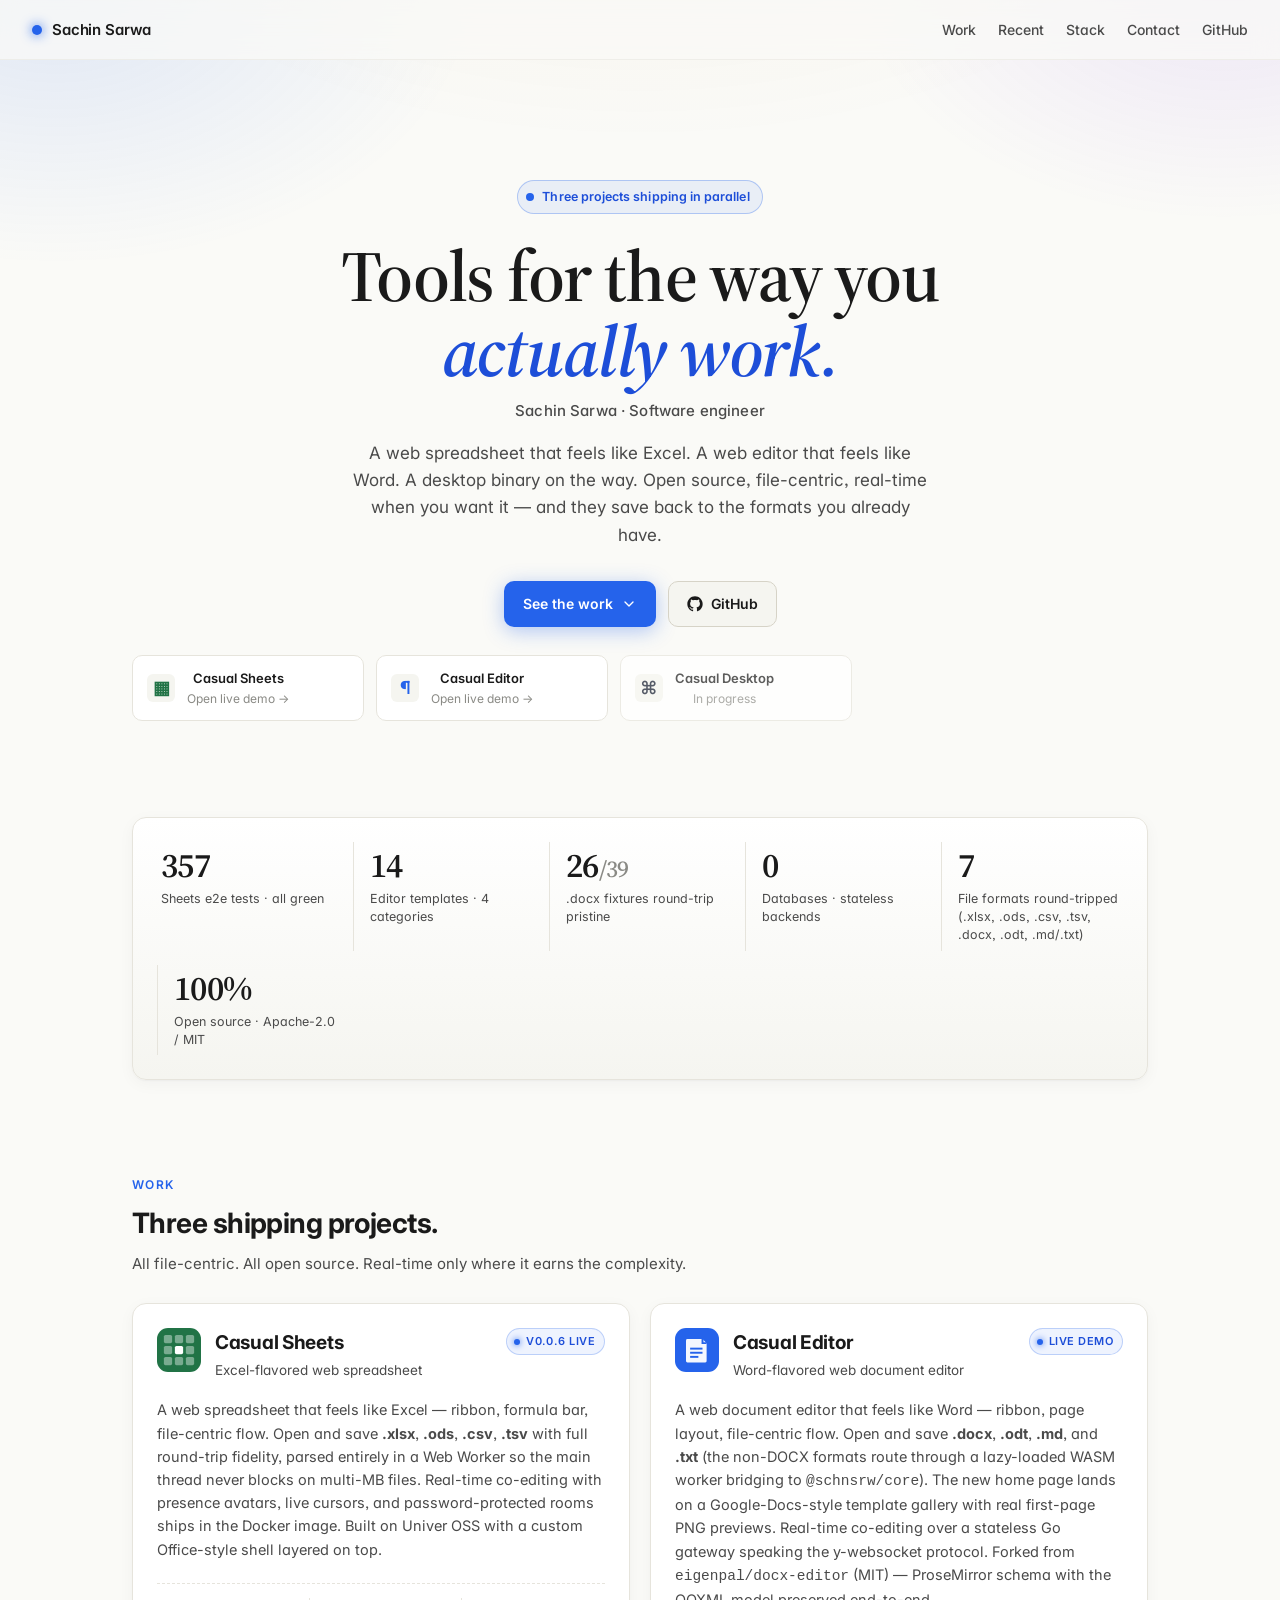
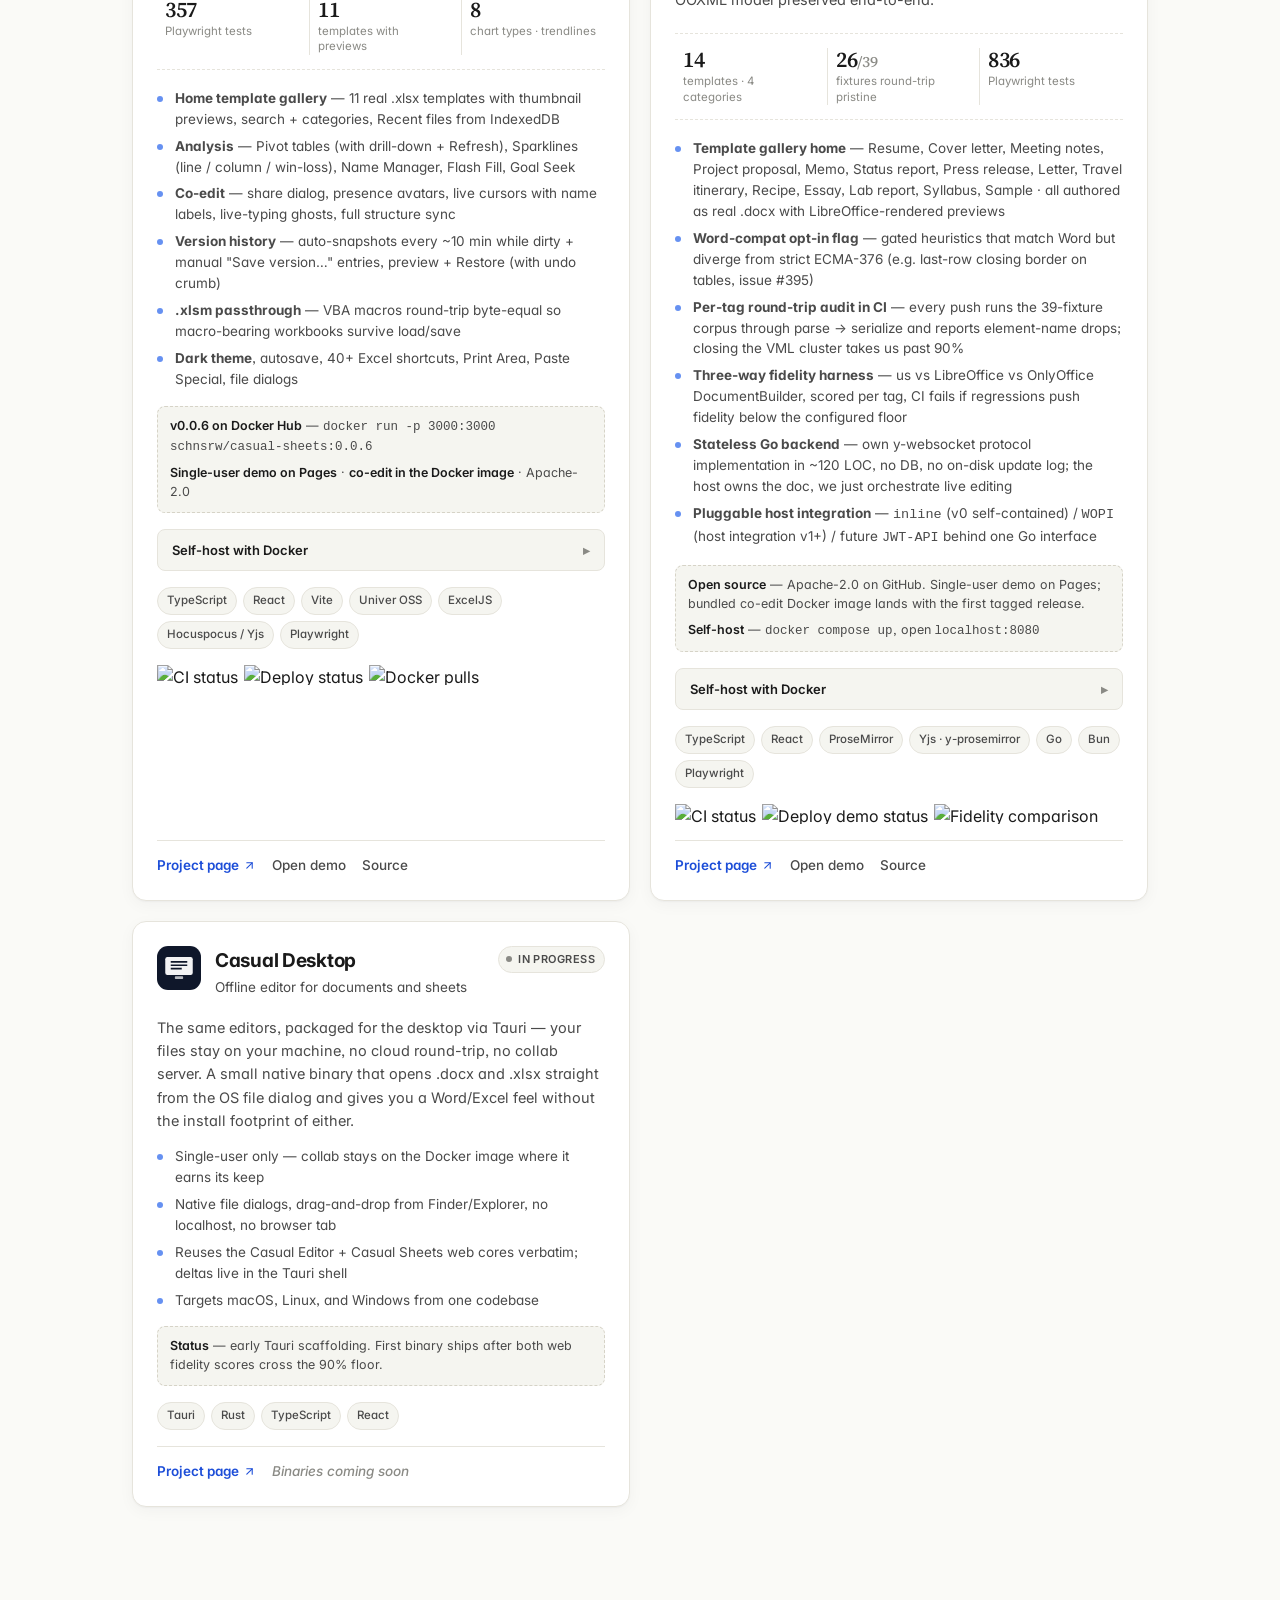
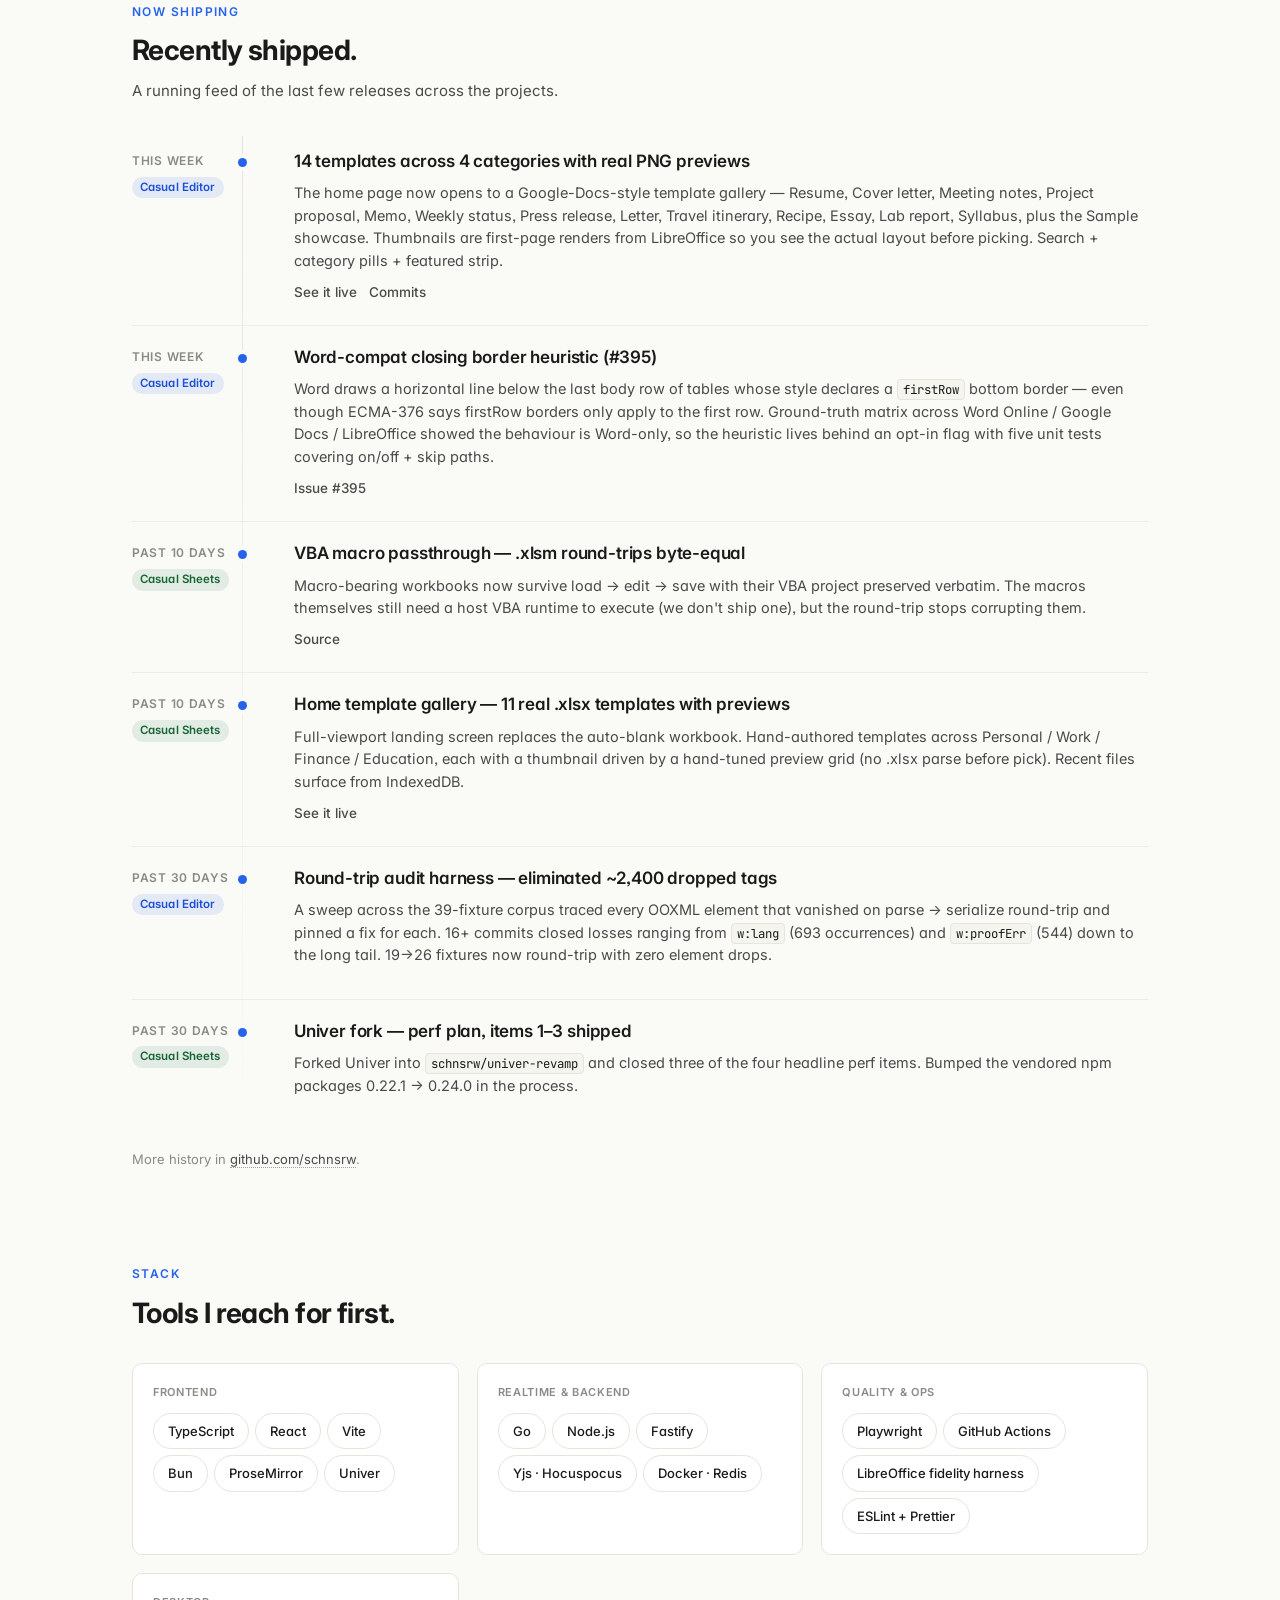
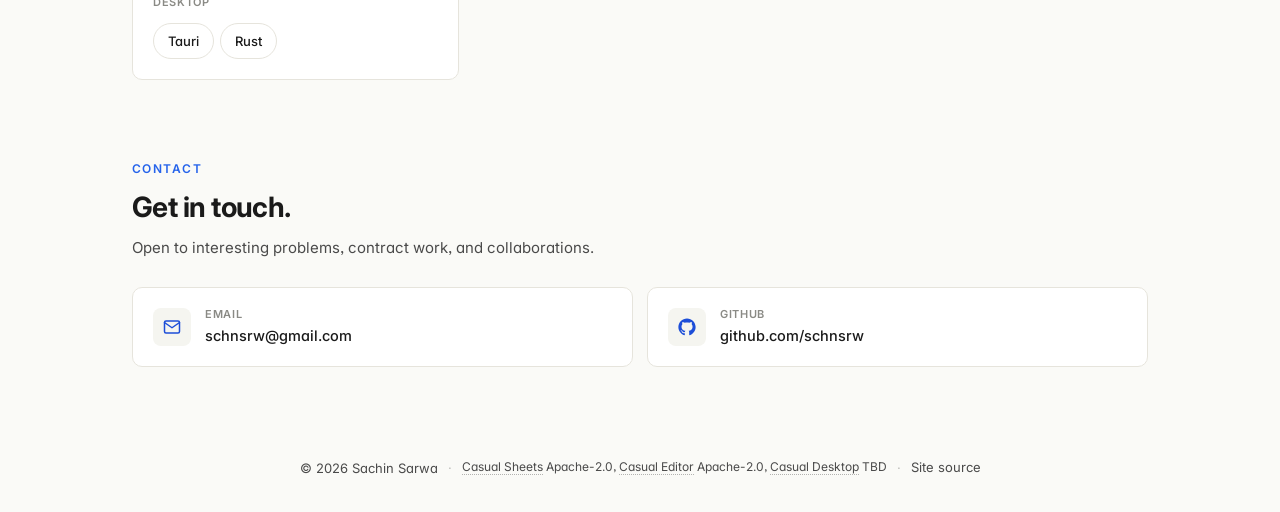
==== commit de1c2818: "feat(seo): real og.png + JSON-LD per page + broader AI-crawler allow Root + per-product pages were a" ====
--- a/index.html
+++ b/index.html
@@ -15,21 +15,124 @@
     <meta property="og:type" content="website" />
     <meta property="og:url" content="https://schnsrw.live/" />
     <meta property="og:site_name" content="schnsrw.live" />
-    <meta property="og:image" content="https://schnsrw.live/favicon.svg" />
+    <meta property="og:image" content="https://schnsrw.live/og.png" />
+    <meta property="og:image:type" content="image/png" />
+    <meta property="og:image:width" content="1200" />
+    <meta property="og:image:height" content="630" />
+    <meta property="og:image:alt" content="Casual Office — Sheets, Editor, Desktop by Sachin Sarwa" />
     <meta property="og:locale" content="en_US" />
 
     <!-- Twitter / X card -->
     <meta name="twitter:card" content="summary_large_image" />
     <meta name="twitter:title" content="Sachin Sarwa — Casual Sheets · Editor · Desktop" />
     <meta name="twitter:description" content="Open-source, real-time, file-centric productivity tools. Excel-flavored web spreadsheet · Word-flavored web editor · desktop binary in progress." />
-    <meta name="twitter:image" content="https://schnsrw.live/favicon.svg" />
+    <meta name="twitter:image" content="https://schnsrw.live/og.png" />
+    <meta name="twitter:image:alt" content="Casual Office — Sheets, Editor, Desktop by Sachin Sarwa" />
 
     <!-- Discoverability -->
     <meta name="robots" content="index, follow, max-snippet:-1, max-image-preview:large, max-video-preview:-1" />
-    <meta name="keywords" content="Casual Sheets, Casual Editor, Casual Desktop, web spreadsheet, web document editor, .xlsx editor, .docx editor, real-time collaboration, Yjs, ProseMirror, Univer, OOXML, Go, TypeScript, open source" />
+    <meta name="keywords" content="Casual Office, Casual Sheets, Casual Editor, Casual Desktop, web spreadsheet, web document editor, .xlsx editor, .docx editor, real-time collaboration, Yjs, ProseMirror, Univer, OOXML, Go, TypeScript, open source, Apache-2.0, MIT, self-hosted, Docker" />
 
     <link rel="icon" type="image/svg+xml" href="favicon.svg" />
     <link rel="canonical" href="https://schnsrw.live/" />
+
+    <!--
+      JSON-LD: Person + WebSite + an ItemList of the three projects, each
+      as a SoftwareApplication. Google's rich-results indexer + LLM web
+      crawlers preferentially absorb structured data; this gives them a
+      single canonical mapping from each project name to its live demo,
+      repo, license, and category.
+    -->
+    <script type="application/ld+json">
+      {
+        "@context": "https://schema.org",
+        "@graph": [
+          {
+            "@type": "Person",
+            "@id": "https://schnsrw.live/#person",
+            "name": "Sachin Sarwa",
+            "url": "https://schnsrw.live/",
+            "email": "schnsrw@gmail.com",
+            "jobTitle": "Software Engineer",
+            "sameAs": [
+              "https://github.com/schnsrw",
+              "https://hub.docker.com/u/schnsrw"
+            ]
+          },
+          {
+            "@type": "WebSite",
+            "@id": "https://schnsrw.live/#website",
+            "url": "https://schnsrw.live/",
+            "name": "Casual Office",
+            "alternateName": "schnsrw.live",
+            "description": "Open-source, real-time, file-centric productivity tools by Sachin Sarwa.",
+            "publisher": { "@id": "https://schnsrw.live/#person" },
+            "inLanguage": "en"
+          },
+          {
+            "@type": "ItemList",
+            "@id": "https://schnsrw.live/#projects",
+            "name": "Casual Office — projects",
+            "itemListElement": [
+              {
+                "@type": "ListItem",
+                "position": 1,
+                "item": {
+                  "@type": "SoftwareApplication",
+                  "@id": "https://sheet.schnsrw.live/#app",
+                  "name": "Casual Sheets",
+                  "applicationCategory": "BusinessApplication",
+                  "applicationSubCategory": "SpreadsheetApplication",
+                  "operatingSystem": "Web Browser, Docker",
+                  "url": "https://sheet.schnsrw.live/",
+                  "codeRepository": "https://github.com/schnsrw/sheets",
+                  "downloadUrl": "https://hub.docker.com/r/schnsrw/casual-sheets",
+                  "license": "https://www.apache.org/licenses/LICENSE-2.0",
+                  "description": "Open-source, self-hostable web spreadsheet with .xlsx round-trip, real-time co-editing, pivot tables, 8 chart types, sparklines, and version history.",
+                  "offers": { "@type": "Offer", "price": "0", "priceCurrency": "USD" },
+                  "author": { "@id": "https://schnsrw.live/#person" }
+                }
+              },
+              {
+                "@type": "ListItem",
+                "position": 2,
+                "item": {
+                  "@type": "SoftwareApplication",
+                  "@id": "https://doc.schnsrw.live/#app",
+                  "name": "Casual Editor",
+                  "applicationCategory": "BusinessApplication",
+                  "applicationSubCategory": "WordProcessor",
+                  "operatingSystem": "Web Browser, Docker",
+                  "url": "https://doc.schnsrw.live/",
+                  "codeRepository": "https://github.com/schnsrw/docx",
+                  "license": "https://www.apache.org/licenses/LICENSE-2.0",
+                  "description": "Open-source, real-time collaborative .docx editor. ProseMirror with an OOXML-preserving model; stateless Go gateway implementing the y-websocket protocol.",
+                  "offers": { "@type": "Offer", "price": "0", "priceCurrency": "USD" },
+                  "author": { "@id": "https://schnsrw.live/#person" }
+                }
+              },
+              {
+                "@type": "ListItem",
+                "position": 3,
+                "item": {
+                  "@type": "SoftwareApplication",
+                  "@id": "https://schnsrw.live/casual-desktop/#app",
+                  "name": "Casual Desktop",
+                  "applicationCategory": "DesktopEnhancementApplication",
+                  "operatingSystem": "macOS, Linux, Windows",
+                  "url": "https://schnsrw.live/casual-desktop/",
+                  "license": "https://www.apache.org/licenses/LICENSE-2.0",
+                  "description": "Tauri binaries that reuse the Casual Editor and Casual Sheets web cores verbatim — single-user, offline. In early scaffolding; first binary ships once both web fidelity scores cross 90%.",
+                  "offers": { "@type": "Offer", "price": "0", "priceCurrency": "USD" },
+                  "author": { "@id": "https://schnsrw.live/#person" }
+                }
+              }
+            ]
+          }
+        ]
+      }
+    </script>
+
     <link rel="preconnect" href="https://fonts.googleapis.com" />
     <link rel="preconnect" href="https://fonts.gstatic.com" crossorigin />
     <link
@@ -128,8 +231,8 @@
             <div class="stat__label">Databases · stateless backends</div>
           </div>
           <div class="stat">
-            <div class="stat__num">3</div>
-            <div class="stat__label">File formats round-tripped<br />(.xlsx, .ods, .docx)</div>
+            <div class="stat__num">7</div>
+            <div class="stat__label">File formats round-tripped<br />(.xlsx, .ods, .csv, .tsv, .docx, .odt, .md/.txt)</div>
           </div>
           <div class="stat">
             <div class="stat__num">100%</div>
@@ -290,12 +393,14 @@
 
             <p class="card__desc">
               A web document editor that feels like Word — ribbon, page layout,
-              file-centric flow. Open a <strong>.docx</strong>, edit with
-              WYSIWYG fidelity, save it back. The new home page lands on a
-              Google-Docs-style template gallery with real first-page PNG
-              previews; pick one or open your own. Real-time co-editing
-              over a stateless Go gateway speaking the y-websocket protocol.
-              Forked from <code>eigenpal/docx-editor</code> (MIT) — ProseMirror
+              file-centric flow. Open and save <strong>.docx</strong>,
+              <strong>.odt</strong>, <strong>.md</strong>, and
+              <strong>.txt</strong> (the non-DOCX formats route through a
+              lazy-loaded WASM worker bridging to <code>@schnsrw/core</code>).
+              The new home page lands on a Google-Docs-style template gallery
+              with real first-page PNG previews. Real-time co-editing over a
+              stateless Go gateway speaking the y-websocket protocol. Forked
+              from <code>eigenpal/docx-editor</code> (MIT) — ProseMirror
               schema with the OOXML model preserved end-to-end.
             </p>
 
@@ -309,7 +414,7 @@
                 <div class="hl__label">fixtures round-trip pristine</div>
               </div>
               <div class="hl">
-                <div class="hl__num">200+</div>
+                <div class="hl__num">836</div>
                 <div class="hl__label">Playwright tests</div>
               </div>
             </div>
@@ -750,9 +855,17 @@
           "operatingSystem": "Web",
           "offers": { "@type": "Offer", "price": "0", "priceCurrency": "USD" },
           "license": "https://www.apache.org/licenses/LICENSE-2.0",
-          "description": "An open-source web document editor that feels like Microsoft Word — ribbon, page layout, file-centric flow. Open a .docx, edit with WYSIWYG fidelity, save it back. Real-time co-editing over a stateless Go gateway speaking the y-websocket protocol. Forked from eigenpal/docx-editor (MIT). 14 home-page templates with real PNG previews across 4 categories. 26 of 39 fixtures round-trip pristine in the per-tag audit; three-way fidelity harness vs LibreOffice and OnlyOffice DocumentBuilder.",
+          "description": "An open-source web document editor that feels like Microsoft Word — ribbon, page layout, file-centric flow. Opens and saves .docx, .odt, .md, and .txt with full WYSIWYG fidelity (non-DOCX formats route through a lazy-loaded WASM worker that bridges to @schnsrw/core for round-trip conversion to and from DOCX bytes). PDF export via the browser print pipeline. Real-time co-editing over a stateless Go gateway speaking the y-websocket protocol. Forked from eigenpal/docx-editor (MIT). 14 home-page templates with real PNG previews across 4 categories. 26 of 39 fixtures round-trip pristine in the per-tag audit; three-way fidelity harness vs LibreOffice and OnlyOffice DocumentBuilder.",
+          "fileFormat": [
+            "application/vnd.openxmlformats-officedocument.wordprocessingml.document",
+            "application/vnd.oasis.opendocument.text",
+            "text/markdown",
+            "text/plain"
+          ],
           "featureList": [
             "Open and save .docx with WYSIWYG fidelity",
+            "Open and save .odt, .md, .txt (via lazy-loaded @schnsrw/core WASM worker)",
+            "PDF export via the browser print pipeline",
             "Home-page template gallery (Resume, Cover letter, Letter, Meeting notes, Project proposal, Memo, Weekly status, Press release, Travel itinerary, Recipe, Essay, Lab report, Syllabus, Sample, Blank)",
             "Real PNG previews per template (LibreOffice-rendered)",
             "Per-tag round-trip audit on every CI push",
